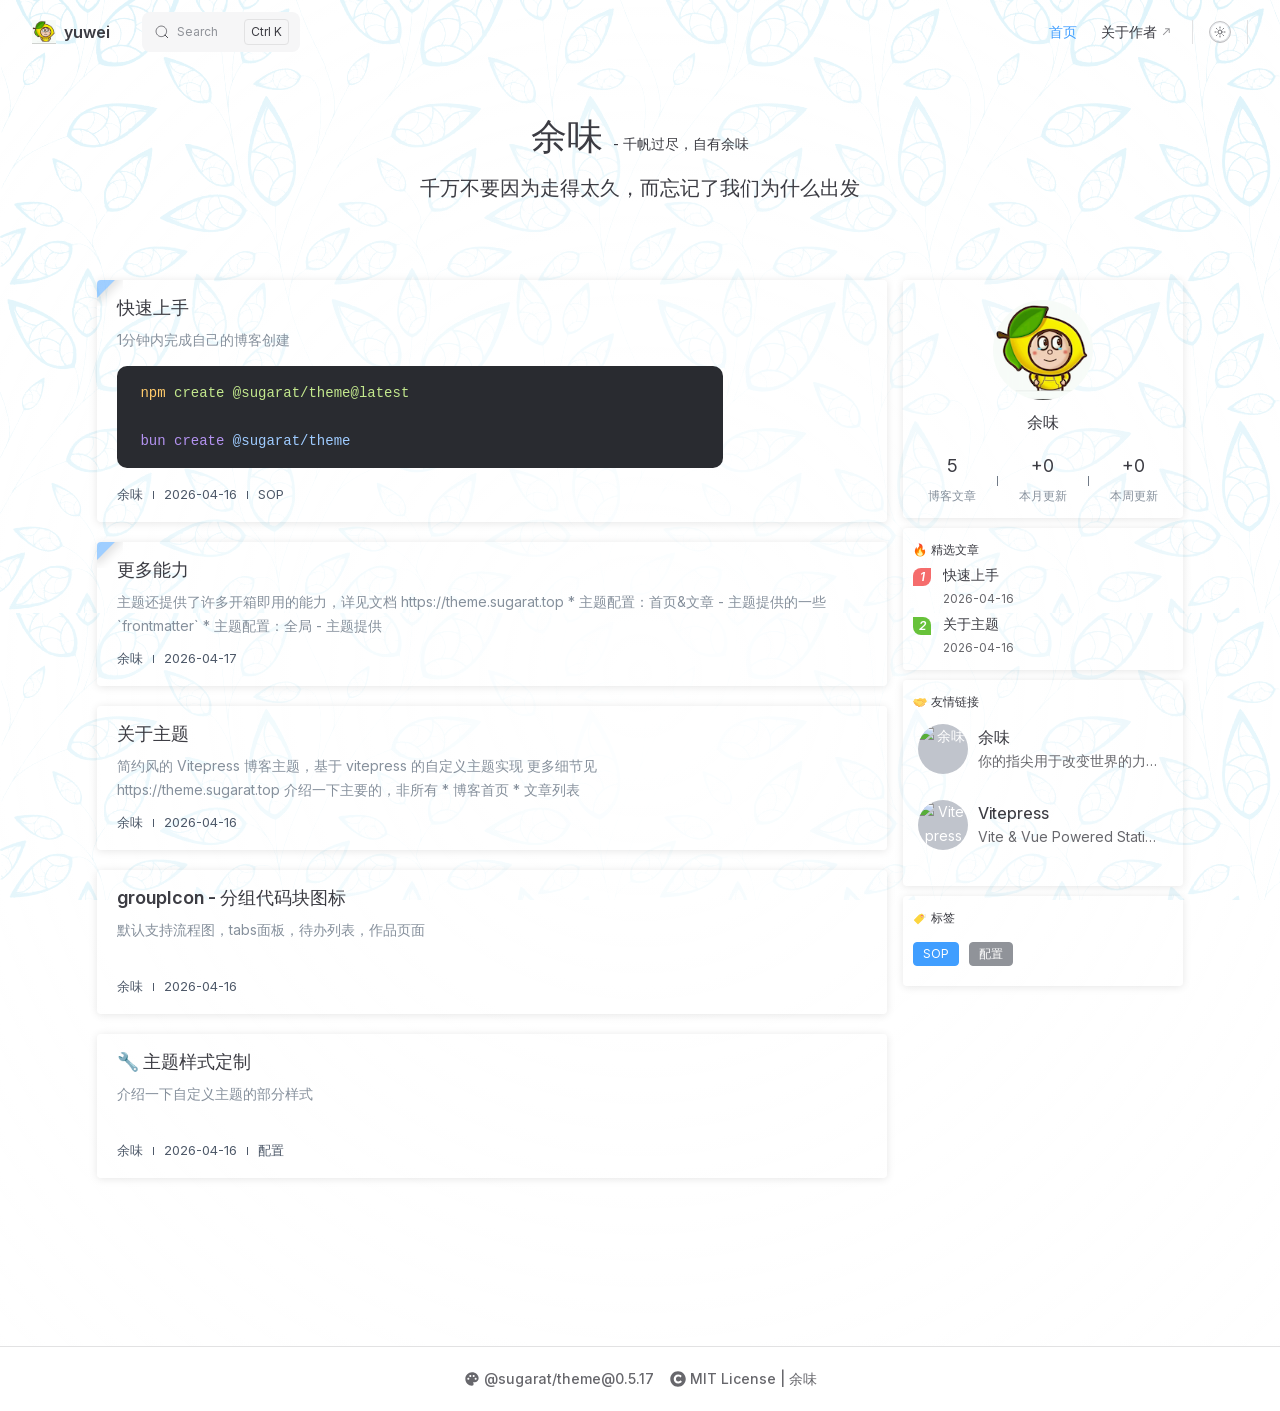
==== index.html @ b6c1db20 "first" ====
<!DOCTYPE html>
<html lang="zh-cn" dir="ltr">
  <head>
    <meta charset="utf-8">
    <meta name="viewport" content="width=device-width,initial-scale=1">
    <title>yuwei</title>
    <meta name="description" content="余味的博客主题，基于 vitepress 实现">
    <meta name="generator" content="VitePress v2.0.0-alpha.16">
    <link rel="preload stylesheet" href="/assets/style.SffLI8ky.css" as="style">
    <link rel="preload stylesheet" href="/vp-icons.css" as="style">
    
    <script type="module" src="/assets/app.C075hG2K.js"></script>
    <link rel="preload" href="/assets/inter-roman-latin.Di8DUHzh.woff2" as="font" type="font/woff2" crossorigin="">
    <link rel="modulepreload" href="/assets/chunks/theme.CSxFyHC6.js">
    <link rel="modulepreload" href="/assets/chunks/framework.Dw0bWGE5.js">
    <link rel="modulepreload" href="/assets/index.md.Bw5maayK.lean.js">
    <link rel="icon" href="/favicon.ico">
    <script id="check-dark-mode">(()=>{const e=localStorage.getItem("vitepress-theme-appearance")||"auto",a=window.matchMedia("(prefers-color-scheme: dark)").matches;(!e||e==="auto"?a:e==="dark")&&document.documentElement.classList.add("dark")})();</script>
    <script id="check-mac-os">document.documentElement.classList.toggle("mac",/Mac|iPhone|iPod|iPad/i.test(navigator.platform));</script>
    <script type="text/javascript">(function(){document.documentElement.setAttribute("theme","el-blue")})();</script>
    <script>const load=()=>{import("/pagefind/pagefind.js").then(e=>{window.__pagefind__=e,e.init()}).catch(()=>{})};window.requestIdleCallback?window.requestIdleCallback(load):setTimeout(load,0);</script>
  </head>
  <body>
    <div id="app"><div class="Layout blog-theme-layout" data-v-bc601c48 data-v-7a3acb4a><!--[--><!--[--><!--]--><!----><!--]--><!--[--><span tabindex="-1" data-v-331ec75c></span><a href="#VPContent" class="VPSkipLink visually-hidden" data-v-331ec75c>Skip to content</a><!--]--><!----><header class="VPNav" data-v-7a3acb4a data-v-9f75dce3><div class="VPNavBar home top" data-v-9f75dce3 data-v-9ca1369d><div class="wrapper" data-v-9ca1369d><div class="container" data-v-9ca1369d><div class="title" data-v-9ca1369d><div class="VPNavBarTitle" data-v-9ca1369d data-v-1e38c6bc><a class="title" href="/" data-v-1e38c6bc><!--[--><!--]--><!--[--><img class="VPImage logo" src="/logo.png" alt data-v-8426fc1a><!--]--><span data-v-1e38c6bc>yuwei</span><!--[--><!--]--></a></div></div><div class="content" data-v-9ca1369d><div class="content-body" data-v-9ca1369d><!--[--><!--]--><div class="blog-search search" data-pagefind-ignore="all" data-v-9ca1369d data-v-6b59925d><div class="nav-search-btn-wait" data-v-6b59925d><span data-v-6b59925d><svg width="14" height="14" viewBox="0 0 20 20" data-v-6b59925d><path d="M14.386 14.386l4.0877 4.0877-4.0877-4.0877c-2.9418 2.9419-7.7115 2.9419-10.6533 0-2.9419-2.9418-2.9419-7.7115 0-10.6533 2.9418-2.9419 7.7115-2.9419 10.6533 0 2.9419 2.9418 2.9419 7.7115 0 10.6533z" stroke="currentColor" fill="none" fill-rule="evenodd" stroke-linecap="round" stroke-linejoin="round" data-v-6b59925d></path></svg></span><span class="search-tip" data-v-6b59925d>Search</span><span class="metaKey" data-v-6b59925d> K </span></div><!----></div><nav aria-labelledby="main-nav-aria-label" class="VPNavBarMenu menu" data-v-9ca1369d data-v-39714824><span id="main-nav-aria-label" class="visually-hidden" data-v-39714824> Main Navigation </span><!--[--><!--[--><a class="VPLink link VPNavBarMenuLink active" href="/" tabindex="0" data-v-39714824 data-v-52a1d768><!--[--><span data-v-52a1d768>首页</span><!--]--></a><!--]--><!--[--><a class="VPLink link vp-external-link-icon VPNavBarMenuLink" href="https://sugarat.top/aboutme.html" target="_blank" rel="noreferrer" tabindex="0" data-v-39714824 data-v-52a1d768><!--[--><span data-v-52a1d768>关于作者</span><!--]--></a><!--]--><!--]--></nav><!----><div class="VPNavBarAppearance appearance" data-v-9ca1369d data-v-6c893767><button class="VPSwitch VPSwitchAppearance" type="button" role="switch" title aria-checked="false" data-v-6c893767 data-v-5337faa4 data-v-1d5665e3><span class="check" data-v-1d5665e3><span class="icon" data-v-1d5665e3><!--[--><span class="vpi-sun sun" data-v-5337faa4></span><span class="vpi-moon moon" data-v-5337faa4></span><!--]--></span></span></button></div><div class="VPSocialLinks VPNavBarSocialLinks social-links" data-v-9ca1369d data-v-0394ad82 data-v-d07f11e6><!--[--><!--]--></div><div class="VPFlyout VPNavBarExtra extra" data-v-9ca1369d data-v-bf2fac68 data-v-42cb505d><button type="button" class="button" aria-haspopup="true" aria-expanded="false" aria-label="extra navigation" data-v-42cb505d><span class="vpi-more-horizontal icon" data-v-42cb505d></span></button><div class="menu" data-v-42cb505d><div class="VPMenu" data-v-42cb505d data-v-25a6cce8><!----><!--[--><!--[--><!----><div class="group" data-v-bf2fac68><div class="item appearance" data-v-bf2fac68><p class="label" data-v-bf2fac68>Appearance</p><div class="appearance-action" data-v-bf2fac68><button class="VPSwitch VPSwitchAppearance" type="button" role="switch" title aria-checked="false" data-v-bf2fac68 data-v-5337faa4 data-v-1d5665e3><span class="check" data-v-1d5665e3><span class="icon" data-v-1d5665e3><!--[--><span class="vpi-sun sun" data-v-5337faa4></span><span class="vpi-moon moon" data-v-5337faa4></span><!--]--></span></span></button></div></div></div><div class="group" data-v-bf2fac68><div class="item social-links" data-v-bf2fac68><div class="VPSocialLinks social-links-list" data-v-bf2fac68 data-v-d07f11e6><!--[--><!--]--></div></div></div><!--]--><!--]--></div></div></div><!--[--><!--]--><button type="button" class="VPNavBarHamburger hamburger" aria-label="mobile navigation" aria-expanded="false" aria-controls="VPNavScreen" data-v-9ca1369d data-v-e5dd9c1c><span class="container" data-v-e5dd9c1c><span class="top" data-v-e5dd9c1c></span><span class="middle" data-v-e5dd9c1c></span><span class="bottom" data-v-e5dd9c1c></span></span></button></div></div></div></div><div class="divider" data-v-9ca1369d><div class="divider-line" data-v-9ca1369d></div></div></div><!----></header><!----><!----><div class="VPContent is-home" id="VPContent" data-v-7a3acb4a data-v-c87f25bf><div class="VPHome" data-v-c87f25bf data-v-8b561e3d><!--[--><!--[--><!--[--><!--[--><!--]--><div class="home" data-v-bc601c48><div class="blog-home-header-avatar" data-v-bc601c48 style="" data-v-b60f5bb3><img src="/logo.png" alt="avatar" data-v-b60f5bb3></div><div class="header-banner" data-v-bc601c48><div data-v-bc601c48 data-v-d88e6976><h1 data-v-d88e6976><span class="name" data-v-d88e6976>余味</span><span class="motto" style="" data-v-d88e6976>千帆过尽，自有余味</span></h1><div class="inspiring-wrapper" data-v-d88e6976><h2 style="display:none;" data-v-d88e6976></h2></div></div></div><div class="content-wrapper" data-v-bc601c48><div class="blog-list-wrapper" data-v-bc601c48><!--[--><ul data-pagefind-ignore="all" data-v-cf443f07><!--[--><li data-v-cf443f07><a class="blog-item" href="/sop/quickStart.html" data-v-cf443f07 data-v-8978648c><i class="pin" style="" data-v-8978648c></i><p class="title mobile-visible" data-v-8978648c>快速上手</p><div class="info-container" data-v-8978648c><div class="info-part" data-v-8978648c><p class="title pc-visible" data-v-8978648c><span data-v-8978648c>快速上手</span></p><p class="description" style="display:none;" data-v-8978648c>1分钟内完成自己的博客创建</p><div class="description-html" data-v-8978648c> <span style="color:var(--description-font-color);">1分钟内完成自己的博客创建</span> <pre style="background-color: #292b30; padding: 15px; border-radius: 10px;" class="shiki material-theme-palenight"><code> <span class="line"><span style="color:#FFCB6B;">npm</span><span style="color:#A6ACCD;"> </span><span style="color:#C3E88D;">create</span><span style="color:#A6ACCD;"> </span><span style="color:#C3E88D;">@sugarat/theme@latest</span></span> <br/> <br/> <span class="line"><span style="color:#B392F0;">bun create</span><span style="color:#E1E4E8;"> </span><span style="color:#9ECBFF;">@sugarat/theme</span><span style="color:#E1E4E8;"> </span></span> </code> </pre></div><div class="badge-list pc-visible" data-v-8978648c><span class="split" style="" data-v-8978648c>余味</span><span class="split" data-v-8978648c>23小时前</span><span class="split" data-v-8978648c>SOP</span></div></div><div class="cover-img" style="background-image:url(https://img.cdn.sugarat.top/mdImg/MTY4OTQyMDE1NTcxMA==689420155710~fmt.webp);" data-v-8978648c></div></div><div class="badge-list mobile-visible" data-v-8978648c><span class="split" style="" data-v-8978648c>余味</span><span class="split" data-v-8978648c>23小时前</span><span class="split" data-v-8978648c>SOP</span></div></a></li><li data-v-cf443f07><a class="blog-item" href="/sop/more.html" data-v-cf443f07 data-v-8978648c><i class="pin" style="" data-v-8978648c></i><p class="title mobile-visible" data-v-8978648c>更多能力</p><div class="info-container" data-v-8978648c><div class="info-part" data-v-8978648c><p class="title pc-visible" data-v-8978648c><span data-v-8978648c>更多能力</span></p><p class="description" style="" data-v-8978648c>主题还提供了许多开箱即用的能力，详见文档 https://theme.sugarat.top
* 主题配置：首页&amp;文章 - 主题提供的一些 `frontmatter`
* 主题配置：全局 - 主题提供</p><!----><div class="badge-list pc-visible" data-v-8978648c><span class="split" style="" data-v-8978648c>余味</span><span class="split" data-v-8978648c>42分钟前</span><!----></div></div><div class="cover-img" style="background-image:url();display:none;" data-v-8978648c></div></div><div class="badge-list mobile-visible" data-v-8978648c><span class="split" style="" data-v-8978648c>余味</span><span class="split" data-v-8978648c>42分钟前</span><!----></div></a></li><li data-v-cf443f07><a class="blog-item" href="/about.html" data-v-cf443f07 data-v-8978648c><i class="pin" style="display:none;" data-v-8978648c></i><p class="title mobile-visible" data-v-8978648c>关于主题</p><div class="info-container" data-v-8978648c><div class="info-part" data-v-8978648c><p class="title pc-visible" data-v-8978648c><span data-v-8978648c>关于主题</span></p><p class="description" style="" data-v-8978648c>简约风的 Vitepress 博客主题，基于 vitepress 的自定义主题实现
更多细节见 https://theme.sugarat.top
介绍一下主要的，非所有
* 博客首页
* 文章列表
</p><!----><div class="badge-list pc-visible" data-v-8978648c><span class="split" style="" data-v-8978648c>余味</span><span class="split" data-v-8978648c>23小时前</span><!----></div></div><div class="cover-img" style="background-image:url(https://img.cdn.sugarat.top/mdImg/MTY3MzE3MDUxOTMwMw==673170519303~fmt.webp);" data-v-8978648c></div></div><div class="badge-list mobile-visible" data-v-8978648c><span class="split" style="" data-v-8978648c>余味</span><span class="split" data-v-8978648c>23小时前</span><!----></div></a></li><li data-v-cf443f07><a class="blog-item" href="/sop/component.html" data-v-cf443f07 data-v-8978648c><i class="pin" style="display:none;" data-v-8978648c></i><p class="title mobile-visible" data-v-8978648c>groupIcon - 分组代码块图标</p><div class="info-container" data-v-8978648c><div class="info-part" data-v-8978648c><p class="title pc-visible" data-v-8978648c><span data-v-8978648c>groupIcon - 分组代码块图标</span></p><p class="description" style="" data-v-8978648c>默认支持流程图，tabs面板，待办列表，作品页面</p><!----><div class="badge-list pc-visible" data-v-8978648c><span class="split" style="" data-v-8978648c>余味</span><span class="split" data-v-8978648c>23小时前</span><!----></div></div><div class="cover-img" style="background-image:url(https://cdn.upyun.sugarat.top/mdImg/sugar/d1ece3bc3ff5ee15bb5401b0d20da266);" data-v-8978648c></div></div><div class="badge-list mobile-visible" data-v-8978648c><span class="split" style="" data-v-8978648c>余味</span><span class="split" data-v-8978648c>23小时前</span><!----></div></a></li><li data-v-cf443f07><a class="blog-item" href="/sop/style.html" data-v-cf443f07 data-v-8978648c><i class="pin" style="display:none;" data-v-8978648c></i><p class="title mobile-visible" data-v-8978648c>🔧 主题样式定制</p><div class="info-container" data-v-8978648c><div class="info-part" data-v-8978648c><p class="title pc-visible" data-v-8978648c><span data-v-8978648c>🔧 主题样式定制</span></p><p class="description" style="" data-v-8978648c>介绍一下自定义主题的部分样式</p><!----><div class="badge-list pc-visible" data-v-8978648c><span class="split" style="" data-v-8978648c>余味</span><span class="split" data-v-8978648c>23小时前</span><span class="split" data-v-8978648c>配置</span></div></div><div class="cover-img" style="background-image:url(https://img.cdn.sugarat.top/mdImg/MTY3Njk5MTAzODkzOQ==676991038939~fmt.webp);" data-v-8978648c></div></div><div class="badge-list mobile-visible" data-v-8978648c><span class="split" style="" data-v-8978648c>余味</span><span class="split" data-v-8978648c>23小时前</span><span class="split" data-v-8978648c>配置</span></div></a></li><!--]--></ul><!----><!--]--></div><div class="blog-info-wrapper" data-v-bc601c48><div class="blog-info" data-pagefind-ignore="all" data-v-bc601c48 data-v-12cb3dbb><!--[--><!----><div class="card" data-v-debbf684><div class="blog-author" data-v-debbf684 data-v-998bd0bc><img src="/logo.png" alt="avatar" data-v-998bd0bc><p data-v-998bd0bc>余味</p></div><div class="overview-data" data-v-debbf684><div class="overview-item" data-v-debbf684><span class="count" data-v-debbf684>5</span><span class="label" data-v-debbf684>博客文章</span></div><div class="split" data-v-debbf684></div><div class="overview-item" data-v-debbf684><span class="count" data-v-debbf684>+5</span><span class="label" data-v-debbf684>本月更新</span></div><div class="split" data-v-debbf684></div><div class="overview-item" data-v-debbf684><span class="count" data-v-debbf684>+5</span><span class="label" data-v-debbf684>本周更新</span></div></div></div><!--]--><div class="card recommend" data-pagefind-ignore="all" data-v-12cb3dbb data-v-bfdf8269><div class="card-header" data-v-bfdf8269><span class="title svg-icon" data-v-bfdf8269><svg viewBox="0 0 128 128" xmlns="http://www.w3.org/2000/svg">
<radialGradient id="notoFire0" cx="68.884" cy="124.296" r="70.587" gradientTransform="matrix(-1 -.00434 -.00713 1.6408 131.986 -79.345)" gradientUnits="userSpaceOnUse">
    <stop offset=".314" stop-color="#FF9800"/>
    <stop offset=".662" stop-color="#FF6D00"/>
    <stop offset=".972" stop-color="#F44336"/>
</radialGradient>
<path fill="url(#notoFire0)" d="M35.56 40.73c-.57 6.08-.97 16.84 2.62 21.42c0 0-1.69-11.82 13.46-26.65c6.1-5.97 7.51-14.09 5.38-20.18c-1.21-3.45-3.42-6.3-5.34-8.29c-1.12-1.17-.26-3.1 1.37-3.03c9.86.44 25.84 3.18 32.63 20.22c2.98 7.48 3.2 15.21 1.78 23.07c-.9 5.02-4.1 16.18 3.2 17.55c5.21.98 7.73-3.16 8.86-6.14c.47-1.24 2.1-1.55 2.98-.56c8.8 10.01 9.55 21.8 7.73 31.95c-3.52 19.62-23.39 33.9-43.13 33.9c-24.66 0-44.29-14.11-49.38-39.65c-2.05-10.31-1.01-30.71 14.89-45.11c1.18-1.08 3.11-.12 2.95 1.5z"/>
<radialGradient id="notoFire1" cx="64.921" cy="54.062" r="73.86" gradientTransform="matrix(-.0101 .9999 .7525 .0076 26.154 -11.267)" gradientUnits="userSpaceOnUse">
    <stop offset=".214" stop-color="#FFF176"/>
    <stop offset=".328" stop-color="#FFF27D"/>
    <stop offset=".487" stop-color="#FFF48F"/>
    <stop offset=".672" stop-color="#FFF7AD"/>
    <stop offset=".793" stop-color="#FFF9C4"/>
    <stop offset=".822" stop-color="#FFF8BD" stop-opacity=".804"/>
    <stop offset=".863" stop-color="#FFF6AB" stop-opacity=".529"/>
    <stop offset=".91" stop-color="#FFF38D" stop-opacity=".209"/>
    <stop offset=".941" stop-color="#FFF176" stop-opacity="0"/>
</radialGradient>
<path fill="url(#notoFire1)" d="M76.11 77.42c-9.09-11.7-5.02-25.05-2.79-30.37c.3-.7-.5-1.36-1.13-.93c-3.91 2.66-11.92 8.92-15.65 17.73c-5.05 11.91-4.69 17.74-1.7 24.86c1.8 4.29-.29 5.2-1.34 5.36c-1.02.16-1.96-.52-2.71-1.23a16.09 16.09 0 0 1-4.44-7.6c-.16-.62-.97-.79-1.34-.28c-2.8 3.87-4.25 10.08-4.32 14.47C40.47 113 51.68 124 65.24 124c17.09 0 29.54-18.9 19.72-34.7c-2.85-4.6-5.53-7.61-8.85-11.88z"/>
</svg>精选文章</span><!----></div><ol class="recommend-container" data-v-bfdf8269><!--[--><li data-v-bfdf8269><i class="num" data-v-bfdf8269>1</i><div class="des" data-v-bfdf8269><a href="/sop/quickStart.html" class="title" data-v-bfdf8269><span data-v-bfdf8269>快速上手</span></a><div class="suffix" data-v-bfdf8269><span class="tag" data-v-bfdf8269>23小时前</span></div></div></li><li data-v-bfdf8269><i class="num" data-v-bfdf8269>2</i><div class="des" data-v-bfdf8269><a href="/about.html" class="title" data-v-bfdf8269><span data-v-bfdf8269>关于主题</span></a><div class="suffix" data-v-bfdf8269><span class="tag" data-v-bfdf8269>23小时前</span></div></div></li><!--]--></ol></div><div class="card friend-wrapper" data-v-12cb3dbb data-v-5d0459db><div class="card-header" data-v-5d0459db><span class="title svg-icon" data-v-5d0459db><svg width="512" height="512" viewBox="0 0 36 36" xmlns="http://www.w3.org/2000/svg">
<path
  fill="#EF9645"
  d="M16.428 30.331a2.31 2.31 0 0 0 3.217-.568a.798.798 0 0 0-.197-1.114l-1.85-1.949l4.222 2.955a1.497 1.497 0 0 0 2.089-.369a1.5 1.5 0 0 0-.369-2.089l-3.596-3.305l5.375 3.763a1.497 1.497 0 0 0 2.089-.369a1.5 1.5 0 0 0-.369-2.089l-4.766-4.073l5.864 4.105a1.497 1.497 0 0 0 2.089-.369a1.5 1.5 0 0 0-.369-2.089L4.733 11.194l-3.467 5.521c-.389.6-.283 1.413.276 1.891l7.786 6.671c.355.304.724.591 1.107.859l5.993 4.195z"
/>
<path
  fill="#FFDC5D"
  d="M29.802 21.752L18.5 13.601l-.059-.08l.053-.08l.053-.053l.854.469c.958.62 3.147 1.536 4.806 1.536c1.135 0 1.815-.425 2.018-1.257a1.409 1.409 0 0 0-1.152-1.622a6.788 6.788 0 0 1-2.801-1.091l-.555-.373c-.624-.421-1.331-.898-1.853-1.206c-.65-.394-1.357-.585-2.163-.585c-1.196 0-2.411.422-3.585.83l-1.266.436a5.18 5.18 0 0 1-1.696.271c-1.544 0-3.055-.586-4.516-1.152l-.147-.058a1.389 1.389 0 0 0-1.674.56L1.35 15.669a1.357 1.357 0 0 0 .257 1.761l7.785 6.672c.352.301.722.588 1.1.852l6.165 4.316a2 2 0 0 0 2.786-.491a.803.803 0 0 0-.196-1.115l-1.833-1.283a.424.424 0 0 1-.082-.618a.422.422 0 0 1 .567-.075l3.979 2.785a1.4 1.4 0 0 0 1.606-2.294l-3.724-2.606a.424.424 0 0 1-.082-.618a.423.423 0 0 1 .567-.075l5.132 3.593a1.4 1.4 0 0 0 1.606-2.294l-4.868-3.407a.42.42 0 0 1-.081-.618a.377.377 0 0 1 .506-.066l5.656 3.959a1.4 1.4 0 0 0 1.606-2.295z"
/>
<path
  fill="#EF9645"
  d="M16.536 27.929c-.07.267-.207.498-.389.681l-1.004.996a1.494 1.494 0 0 1-1.437.396a1.5 1.5 0 0 1-.683-2.512l1.004-.996a1.494 1.494 0 0 1 1.437-.396a1.502 1.502 0 0 1 1.072 1.831zM5.992 23.008l1.503-1.497a1.5 1.5 0 0 0-.444-2.429a1.495 1.495 0 0 0-1.674.31l-1.503 1.497a1.5 1.5 0 0 0 .445 2.429a1.496 1.496 0 0 0 1.673-.31zm5.204.052a1.5 1.5 0 1 0-2.122-2.118L6.072 23.94a1.5 1.5 0 1 0 2.122 2.118l3.002-2.998zm2.25 3a1.5 1.5 0 0 0-.945-2.555a1.489 1.489 0 0 0-1.173.44L9.323 25.94a1.5 1.5 0 0 0 .945 2.556c.455.036.874-.141 1.173-.44l2.005-1.996zm16.555-4.137l.627-.542l-6.913-10.85l-12.27 1.985a1.507 1.507 0 0 0-1.235 1.737c.658 2.695 6.003.693 8.355-.601l11.436 8.271z"
/>
<path
  fill="#FFCC4D"
  d="M16.536 26.929c-.07.267-.207.498-.389.681l-1.004.996a1.494 1.494 0 0 1-1.437.396a1.5 1.5 0 0 1-.683-2.512l1.004-.996a1.494 1.494 0 0 1 1.437-.396a1.502 1.502 0 0 1 1.072 1.831zM5.992 22.008l1.503-1.497a1.5 1.5 0 0 0-.444-2.429a1.497 1.497 0 0 0-1.674.31l-1.503 1.497a1.5 1.5 0 0 0 .445 2.429a1.496 1.496 0 0 0 1.673-.31zm5.204.052a1.5 1.5 0 1 0-2.122-2.118L6.072 22.94a1.5 1.5 0 1 0 2.122 2.118l3.002-2.998zm2.25 3a1.5 1.5 0 0 0-.945-2.555a1.489 1.489 0 0 0-1.173.44L9.323 24.94a1.5 1.5 0 0 0 .945 2.556c.455.036.874-.141 1.173-.44l2.005-1.996zm21.557-7.456a1.45 1.45 0 0 0 .269-1.885l-.003-.005l-3.467-6.521a1.488 1.488 0 0 0-1.794-.6c-1.992.771-4.174 1.657-6.292.937l-1.098-.377c-1.948-.675-4.066-1.466-6-.294c-.695.409-1.738 1.133-2.411 1.58a6.873 6.873 0 0 1-2.762 1.076a1.502 1.502 0 0 0-1.235 1.737c.613 2.512 5.3.908 7.838-.369a.968.968 0 0 1 1.002.081l11.584 8.416l4.369-3.776z"
/>
</svg>友情链接</span></div><div class="scroll-wrapper" style="height:auto;" data-v-5d0459db><ol class="friend-list" style="transform:translateY(0px);transition:none;" data-v-5d0459db><!--[--><li class="scroll-item" data-v-5d0459db><a href="https://sugarat.top" target="_blank" data-v-5d0459db><span class="blog-avatar blog-avatar--circle" style="width:50px;height:50px;" data-v-5d0459db data-v-be569fd8><img src="https://img.cdn.sugarat.top/mdImg/MTY3NDk5NTE2NzAzMA==674995167030~fmt.webp" alt="余味" data-v-be569fd8></span><div class="info-wrapper" data-v-5d0459db><span class="nickname" data-v-5d0459db>余味</span><p class="des" data-v-5d0459db>你的指尖用于改变世界的力量</p></div></a></li><li class="scroll-item" data-v-5d0459db><a href="https://vitepress.dev/" target="_blank" data-v-5d0459db><span class="blog-avatar blog-avatar--circle" style="width:50px;height:50px;" data-v-5d0459db data-v-be569fd8><img src="https://vitepress.dev/vitepress-logo-large.webp" alt="Vitepress" data-v-be569fd8></span><div class="info-wrapper" data-v-5d0459db><span class="nickname" data-v-5d0459db>Vitepress</span><p class="des" data-v-5d0459db>Vite &amp; Vue Powered Static Site Generator</p></div></a></li><!--]--></ol></div></div><div class="card tags" data-pagefind-ignore="all" data-v-12cb3dbb data-v-a91bb2ef><div class="card-header" data-v-a91bb2ef><span class="title svg-icon" data-v-a91bb2ef><svg
t="1695048840129" class="icon" viewBox="0 0 1024 1024" version="1.1"
xmlns="http://www.w3.org/2000/svg" p-id="4290" width="200" height="200"
>
<path
  d="M810.88 245.888a118.432 118.432 0 1 0 0 236.864 118.432 118.432 0 0 0 0-236.864z m-151.008 118.432a151.008 151.008 0 1 1 302.016 0 151.008 151.008 0 0 1-302.016 0z"
  fill="#D3D3D3" p-id="4291"
/>
<path
  d="M774.08 565.6l61.76-160.64c6.4-16.64 2.56-35.84-10.24-48.64l-151.04-151.04c-12.8-12.8-31.68-16.64-48.64-10.24l-160.64 61.76c-12.16 4.8-23.36 11.84-32.64 21.12l-355.2 355.2c-17.92 17.92-17.92 46.72 0 64.32l256 256c17.92 17.92 46.72 17.92 64.32 0l355.2-355.2c9.28-9.28 16.32-20.16 21.12-32.64z m-159.36-149.12c-22.08-22.08-22.08-57.6 0-79.68 22.08-22.08 57.6-22.08 79.68 0 22.08 22.08 22.08 57.6 0 79.68-22.08 21.76-57.92 21.76-79.68 0z"
  fill="#FCD53F" p-id="4292"
/>
<path
  d="M654.4 320.48c14.4 0 28.8 5.44 39.68 16.64 22.08 22.08 22.08 57.6 0 79.68-10.88 10.88-25.28 16.64-39.68 16.64-14.4 0-28.8-5.44-39.68-16.64-22.08-22.08-22.08-57.6 0-79.68 10.88-11.2 25.28-16.64 39.68-16.64z m0-30.08c-23.04 0-44.8 8.96-61.12 25.28a86.72 86.72 0 0 0 0 122.24c16.32 16.32 38.08 25.28 61.12 25.28s44.8-8.96 61.12-25.28a86.72 86.72 0 0 0 0-122.24c-16.32-16.32-38.08-25.28-61.12-25.28z"
  fill="#F8312F" p-id="4293"
/>
<path
  d="M676.16 348.032c8.992 0 16.288 7.296 16.288 16.288a118.144 118.144 0 0 0 64.288 105.44h0.064c22.24 11.296 47.36 15.264 71.68 11.84a16.288 16.288 0 0 1 4.48 32.32 154.24 154.24 0 0 1-90.848-15.04 150.72 150.72 0 0 1-82.24-134.56c0-8.992 7.296-16.288 16.288-16.288z"
  fill="#D3D3D3" p-id="4294"
/>
</svg>标签</span><!----></div><ul class="tag-list" data-v-a91bb2ef><!--[--><li data-v-a91bb2ef><span class="blog-tag blog-tag--primary" data-v-a91bb2ef><!--[-->SOP <!----><!--]--><!----></span></li><li data-v-a91bb2ef><span class="blog-tag blog-tag--info" data-v-a91bb2ef><!--[-->配置 <!----><!--]--><!----></span></li><!--]--></ul><!----></div></div></div></div></div><!--]--><!--]--><!--]--><!----><!--[--><!--]--><!--[--><!--]--><!----><!--[--><!--]--><div class="vp-doc container" style="" data-v-8b561e3d data-v-8e2d4988><!--[--><div style="position:relative;" data-v-8b561e3d><div></div></div><!--]--></div></div></div><!----><!--[--><footer class="blog-footer" data-v-bc601c48 data-v-ec98dacf><!--[--><!--[--><!--[--><!--]--><p class="footer-item-list" data-v-ec98dacf><!--[--><!--[--><span class="footer-item" data-v-ec98dacf><i data-v-ec98dacf><svg width="128" height="128" viewBox="0 0 24 24" xmlns="http://www.w3.org/2000/svg">
<title>主题</title>
<path d="M12 2C6.49 2 2 6.49 2 12s4.49 10 10 10a2.5 2.5 0 0 0 2.5-2.5c0-.61-.23-1.2-.64-1.67a.528.528 0 0 1-.13-.33c0-.28.22-.5.5-.5H16c3.31 0 6-2.69 6-6c0-4.96-4.49-9-10-9zm5.5 11c-.83 0-1.5-.67-1.5-1.5s.67-1.5 1.5-1.5s1.5.67 1.5 1.5s-.67 1.5-1.5 1.5zm-3-4c-.83 0-1.5-.67-1.5-1.5S13.67 6 14.5 6s1.5.67 1.5 1.5S15.33 9 14.5 9zM5 11.5c0-.83.67-1.5 1.5-1.5s1.5.67 1.5 1.5S7.33 13 6.5 13S5 12.33 5 11.5zm6-4c0 .83-.67 1.5-1.5 1.5S8 8.33 8 7.5S8.67 6 9.5 6s1.5.67 1.5 1.5z"/>
</svg></i><a href="https://theme.sugarat.top/" target="_blank" rel="noopener noreferrer" data-v-ec98dacf>@sugarat/theme@0.5.17</a></span><!--]--><!--[--><span class="footer-item" data-v-ec98dacf><i data-v-ec98dacf><svg t="1695543755857" class="icon" viewBox="0 0 1024 1024" version="1.1" xmlns="http://www.w3.org/2000/svg" p-id="89399" width="200" height="200"><path d="M512 16C238.066 16 16 238.066 16 512s222.066 496 496 496 496-222.066 496-496S785.934 16 512 16z m234.268 693.506c-3.184 3.734-79.552 91.462-219.702 91.462-169.384 0-288.968-126.52-288.968-291.134 0-162.606 124.008-286.802 287.524-286.802 133.914 0 203.93 74.63 206.844 77.808a24 24 0 0 1 2.476 29.246l-44.76 69.31c-8.098 12.534-25.548 14.702-36.468 4.59-0.466-0.428-53.058-47.76-123.76-47.76-92.232 0-147.832 67.15-147.832 152.164 0 79.204 51.028 159.384 148.554 159.384 77.394 0 130.56-56.676 131.088-57.25 10.264-11.13 28.118-10.066 37.016 2.106l49.094 67.144a24.002 24.002 0 0 1-1.106 29.732z" p-id="89400"></path></svg></i><span data-v-ec98dacf>MIT License | 余味</span></span><!--]--><!--]--></p><!--[--><!--]--><!--]--><!--]--></footer><!--[--><!--]--><!--]--></div></div>
    <script>window.__VP_HASH_MAP__=JSON.parse("{\"about.md\":\"Dk0Nfu_M\",\"index.md\":\"Bw5maayK\",\"sop_component.md\":\"BEwPYitr\",\"sop_more.md\":\"vr7IcR_T\",\"sop_quickstart.md\":\"B_9JAe5t\",\"sop_style.md\":\"BA9-mG10\"}");window.__VP_SITE_DATA__=JSON.parse("{\"lang\":\"zh-cn\",\"dir\":\"ltr\",\"title\":\"yuwei\",\"description\":\"余味的博客主题，基于 vitepress 实现\",\"base\":\"/\",\"head\":[],\"router\":{\"prefetchLinks\":true},\"appearance\":true,\"themeConfig\":{\"blog\":{\"pagesData\":[{\"route\":\"/about\",\"meta\":{\"sticky\":1,\"title\":\"关于主题\",\"date\":\"2026/04/16 06:13:35\",\"tag\":[],\"description\":\"简约风的 Vitepress 博客主题，基于 vitepress 的自定义主题实现\\n更多细节见 https://theme.sugarat.top\\n介绍一下主要的，非所有\\n* 博客首页\\n* 文章列表\\n\",\"cover\":\"https://img.cdn.sugarat.top/mdImg/MTY3MzE3MDUxOTMwMw==673170519303~fmt.webp\"}},{\"route\":\"/sop/component\",\"meta\":{\"description\":\"默认支持流程图，tabs面板，待办列表，作品页面\",\"title\":\"groupIcon - 分组代码块图标\",\"date\":\"2026/04/16 06:13:35\",\"tag\":[],\"cover\":\"https://cdn.upyun.sugarat.top/mdImg/sugar/d1ece3bc3ff5ee15bb5401b0d20da266\"}},{\"route\":\"/sop/more\",\"meta\":{\"top\":3,\"title\":\"更多能力\",\"date\":\"2026/04/17 05:16:44\",\"tag\":[],\"description\":\"主题还提供了许多开箱即用的能力，详见文档 https://theme.sugarat.top\\n* 主题配置：首页&文章 - 主题提供的一些 `frontmatter`\\n* 主题配置：全局 - 主题提供\",\"cover\":\"\"}},{\"route\":\"/sop/quickStart\",\"meta\":{\"sticky\":999,\"description\":\"1分钟内完成自己的博客创建\",\"descriptionHTML\":\" <span style=\\\"color:var(--description-font-color);\\\">1分钟内完成自己的博客创建</span> <pre style=\\\"background-color: #292b30; padding: 15px; border-radius: 10px;\\\" class=\\\"shiki material-theme-palenight\\\"><code> <span class=\\\"line\\\"><span style=\\\"color:#FFCB6B;\\\">npm</span><span style=\\\"color:#A6ACCD;\\\"> </span><span style=\\\"color:#C3E88D;\\\">create</span><span style=\\\"color:#A6ACCD;\\\"> </span><span style=\\\"color:#C3E88D;\\\">@sugarat/theme@latest</span></span> <br/> <br/> <span class=\\\"line\\\"><span style=\\\"color:#B392F0;\\\">bun create</span><span style=\\\"color:#E1E4E8;\\\"> </span><span style=\\\"color:#9ECBFF;\\\">@sugarat/theme</span><span style=\\\"color:#E1E4E8;\\\"> </span></span> </code> </pre>\",\"tag\":[\"SOP\"],\"top\":1,\"sidebar\":false,\"title\":\"快速上手\",\"date\":\"2026/04/16 06:13:35\",\"cover\":\"https://img.cdn.sugarat.top/mdImg/MTY4OTQyMDE1NTcxMA==689420155710~fmt.webp\"}},{\"route\":\"/sop/style\",\"meta\":{\"description\":\"介绍一下自定义主题的部分样式\",\"title\":\"🔧 主题样式定制\",\"readingTime\":false,\"tag\":[\"配置\"],\"recommend\":3,\"date\":\"2026/04/16 06:13:35\",\"cover\":\"https://img.cdn.sugarat.top/mdImg/MTY3Njk5MTAzODkzOQ==676991038939~fmt.webp\"}}],\"footer\":{\"copyright\":\"MIT License | 余味\"},\"themeColor\":\"el-blue\",\"author\":\"余味\",\"friend\":[{\"nickname\":\"余味\",\"des\":\"你的指尖用于改变世界的力量\",\"avatar\":\"https://img.cdn.sugarat.top/mdImg/MTY3NDk5NTE2NzAzMA==674995167030~fmt.webp\",\"url\":\"https://sugarat.top\"},{\"nickname\":\"Vitepress\",\"des\":\"Vite & Vue Powered Static Site Generator\",\"avatar\":\"https://vitepress.dev/vitepress-logo-large.webp\",\"url\":\"https://vitepress.dev/\"}],\"mermaid\":false},\"sidebar\":[{\"text\":\"\",\"items\":[]}],\"outline\":{\"level\":[2,3],\"label\":\"目录\"},\"returnToTopLabel\":\"回到顶部\",\"sidebarMenuLabel\":\"相关文章\",\"lastUpdatedText\":\"上次更新于\",\"logo\":\"/logo.png\",\"nav\":[{\"text\":\"首页\",\"link\":\"/\"},{\"text\":\"关于作者\",\"link\":\"https://sugarat.top/aboutme.html\"}],\"socialLinks\":[]},\"locales\":{},\"scrollOffset\":134,\"cleanUrls\":false,\"additionalConfig\":{}}");</script>
    
  </body>
</html>
---- assets/style.SffLI8ky.css ----
@charset "UTF-8";html{--bg-gradient: 255, 255, 255, .1;--bg-gradient-home: 255, 255, 255;--box-shadow: 0 1px 8px 0 rgba(0, 0, 0, .1);--box-shadow-hover: 0 2px 16px 0 rgba(0, 0, 0, .2);--nav-bgc: rgba(255, 255, 255, .9);--badge-font-color: #4e5969;--description-font-color: #86909c;--blog-theme-color: var(--vp-c-brand-1)}html.dark{--bg-gradient: 20, 20, 20, .7;--bg-gradient-home: 20, 20, 20;--box-shadow: 0 1px 8px 0 rgba(0, 0, 0, .6);--nav-bgc: rgba(0, 0, 0, .8);--box-shadow-hover: 0 2px 16px 0 rgba(0, 0, 0, .7);--badge-font-color: #bdc3cc;--description-font-color: #9facba}.VPHome{min-height:100vh;background:radial-gradient(ellipse,rgba(var(--bg-gradient-home),1),rgba(var(--bg-gradient-home),0) 700%)}.VPHome:before{content:"";inset:0;position:fixed;z-index:-1;background-image:url(/assets/bg.DxCLYBau.webp);background-repeat:repeat;min-height:100%}.VPHome{margin-bottom:0!important;padding-bottom:96px}@media(min-width:768px){.VPHome{padding-bottom:128px}}@media screen and (min-width:960px){#VPContent.is-home.VPContent{padding-top:0}#VPContent.is-home.VPContent .VPHome{min-height:100vh}#VPContent.is-home.VPContent .VPHome .VPHero>.container{padding-top:var(--vp-nav-height)}}@media screen and (max-width:959px){.VPNav{background-color:var(--nav-bgc)}}.el-pagination{flex-wrap:wrap;justify-content:center}@media screen and (min-width:768px)and (max-width:1200px){.VPNavBarMenuGroup .button span.text,.VPNavBarMenuLink{font-size:12px!important}.VPNavBar{height:auto!important}.VPNavBarMenu.menu{flex-wrap:wrap}}@media screen and (min-width:960px)and (max-width:1120px){.VPContent.has-sidebar{margin-top:60px!important}}.VPDoc .content main img{max-height:300px;margin:0 auto;cursor:pointer}.VPDoc .content main .vp-doc a{word-break:break-all}::-webkit-scrollbar{width:4px;height:4px}::-webkit-scrollbar-track-piece{background-color:#0000}::-webkit-scrollbar-thumb:vertical{height:4px;border-radius:4px;background-color:var(--vp-c-brand-1)}::-webkit-scrollbar-thumb:horizontal{width:4px;border-radius:4px;background-color:var(--vp-c-brand-1)}main .vp-doc a{text-decoration:none}main .vp-doc a:hover{text-decoration:underline dotted}span.svg-icon svg{width:14px;height:14px;margin-right:4px}.vp-doc ul.task-list{list-style:none;padding-left:10px}.vp-doc ul.task-list input[type=checkbox]{cursor:pointer;position:relative;width:13px;height:13px}.vp-doc ul.task-list input[type=checkbox]:after{position:absolute;top:0;color:#000;width:13px;height:13px;display:inline-block;visibility:visible;padding-left:0;text-align:center;content:" ";border-radius:3px}.vp-doc ul.task-list input[type=checkbox]:checked:after{content:"✓";color:#fff;line-height:14px;font-size:10px;font-weight:700;background-color:var(--vp-c-brand-1)}.VPImage.logo{width:24px;height:24px}:root{--el-color-white: #ffffff;--el-color-black: #000000;--el-color-primary-rgb: 64, 158, 255;--el-color-success-rgb: 103, 194, 58;--el-color-warning-rgb: 230, 162, 60;--el-color-danger-rgb: 245, 108, 108;--el-color-error-rgb: 245, 108, 108;--el-color-info-rgb: 144, 147, 153;--el-font-size-extra-large: 20px;--el-font-size-large: 18px;--el-font-size-medium: 16px;--el-font-size-base: 14px;--el-font-size-small: 13px;--el-font-size-extra-small: 12px;--el-font-family: "Helvetica Neue", Helvetica, "PingFang SC", "Hiragino Sans GB", "Microsoft YaHei", "微软雅黑", Arial, sans-serif;--el-font-weight-primary: 500;--el-font-line-height-primary: 24px;--el-index-normal: 1;--el-index-top: 1000;--el-index-popper: 2000;--el-border-radius-base: 4px;--el-border-radius-small: 2px;--el-border-radius-round: 20px;--el-border-radius-circle: 100%;--el-transition-duration: .3s;--el-transition-duration-fast: .2s;--el-transition-function-ease-in-out-bezier: cubic-bezier(.645, .045, .355, 1);--el-transition-function-fast-bezier: cubic-bezier(.23, 1, .32, 1);--el-transition-all: all var(--el-transition-duration) var(--el-transition-function-ease-in-out-bezier);--el-transition-fade: opacity var(--el-transition-duration) var(--el-transition-function-fast-bezier);--el-transition-md-fade: transform var(--el-transition-duration) var(--el-transition-function-fast-bezier), opacity var(--el-transition-duration) var(--el-transition-function-fast-bezier);--el-transition-fade-linear: opacity var(--el-transition-duration-fast) linear;--el-transition-border: border-color var(--el-transition-duration-fast) var(--el-transition-function-ease-in-out-bezier);--el-transition-box-shadow: box-shadow var(--el-transition-duration-fast) var(--el-transition-function-ease-in-out-bezier);--el-transition-color: color var(--el-transition-duration-fast) var(--el-transition-function-ease-in-out-bezier);--el-component-size-large: 40px;--el-component-size: 32px;--el-component-size-small: 24px }:root{color-scheme:light;--el-color-primary: #409eff;--el-color-primary-light-3: #79bbff;--el-color-primary-light-5: #a0cfff;--el-color-primary-light-7: #c6e2ff;--el-color-primary-light-8: #d9ecff;--el-color-primary-light-9: #ecf5ff;--el-color-primary-dark-2: #337ecc;--el-color-success: #67c23a;--el-color-success-light-3: #95d475;--el-color-success-light-5: #b3e19d;--el-color-success-light-7: #d1edc4;--el-color-success-light-8: #e1f3d8;--el-color-success-light-9: #f0f9eb;--el-color-success-dark-2: #529b2e;--el-color-warning: #e6a23c;--el-color-warning-light-3: #eebe77;--el-color-warning-light-5: #f3d19e;--el-color-warning-light-7: #f8e3c5;--el-color-warning-light-8: #faecd8;--el-color-warning-light-9: #fdf6ec;--el-color-warning-dark-2: #b88230;--el-color-danger: #f56c6c;--el-color-danger-light-3: #f89898;--el-color-danger-light-5: #fab6b6;--el-color-danger-light-7: #fcd3d3;--el-color-danger-light-8: #fde2e2;--el-color-danger-light-9: #fef0f0;--el-color-danger-dark-2: #c45656;--el-color-error: #f56c6c;--el-color-error-light-3: #f89898;--el-color-error-light-5: #fab6b6;--el-color-error-light-7: #fcd3d3;--el-color-error-light-8: #fde2e2;--el-color-error-light-9: #fef0f0;--el-color-error-dark-2: #c45656;--el-color-info: #909399;--el-color-info-light-3: #b1b3b8;--el-color-info-light-5: #c8c9cc;--el-color-info-light-7: #dedfe0;--el-color-info-light-8: #e9e9eb;--el-color-info-light-9: #f4f4f5;--el-color-info-dark-2: #73767a;--el-bg-color: #ffffff;--el-bg-color-page: #f2f3f5;--el-bg-color-overlay: #ffffff;--el-text-color-primary: #303133;--el-text-color-regular: #606266;--el-text-color-secondary: #909399;--el-text-color-placeholder: #a8abb2;--el-text-color-disabled: #c0c4cc;--el-border-color: #dcdfe6;--el-border-color-light: #e4e7ed;--el-border-color-lighter: #ebeef5;--el-border-color-extra-light: #f2f6fc;--el-border-color-dark: #d4d7de;--el-border-color-darker: #cdd0d6;--el-fill-color: #f0f2f5;--el-fill-color-light: #f5f7fa;--el-fill-color-lighter: #fafafa;--el-fill-color-extra-light: #fafcff;--el-fill-color-dark: #ebedf0;--el-fill-color-darker: #e6e8eb;--el-fill-color-blank: #ffffff;--el-box-shadow: 0px 12px 32px 4px rgba(0, 0, 0, .04), 0px 8px 20px rgba(0, 0, 0, .08);--el-box-shadow-light: 0px 0px 12px rgba(0, 0, 0, .12);--el-box-shadow-lighter: 0px 0px 6px rgba(0, 0, 0, .12);--el-box-shadow-dark: 0px 16px 48px 16px rgba(0, 0, 0, .08), 0px 12px 32px rgba(0, 0, 0, .12), 0px 8px 16px -8px rgba(0, 0, 0, .16);--el-disabled-bg-color: var(--el-fill-color-light);--el-disabled-text-color: var(--el-text-color-placeholder);--el-disabled-border-color: var(--el-border-color-light);--el-overlay-color: rgba(0, 0, 0, .8);--el-overlay-color-light: rgba(0, 0, 0, .7);--el-overlay-color-lighter: rgba(0, 0, 0, .5);--el-mask-color: rgba(255, 255, 255, .9);--el-mask-color-extra-light: rgba(255, 255, 255, .3);--el-border-width: 1px;--el-border-style: solid;--el-border-color-hover: var(--el-text-color-disabled);--el-border: var(--el-border-width) var(--el-border-style) var(--el-border-color);--el-svg-monochrome-grey: var(--el-border-color) }.fade-in-linear-enter-active,.fade-in-linear-leave-active{transition:var(--el-transition-fade-linear)}.fade-in-linear-enter-from,.fade-in-linear-leave-to{opacity:0}.el-fade-in-linear-enter-active,.el-fade-in-linear-leave-active{transition:var(--el-transition-fade-linear)}.el-fade-in-linear-enter-from,.el-fade-in-linear-leave-to{opacity:0}.el-fade-in-enter-active,.el-fade-in-leave-active{transition:all var(--el-transition-duration) cubic-bezier(.55,0,.1,1)}.el-fade-in-enter-from,.el-fade-in-leave-active{opacity:0}.el-zoom-in-center-enter-active,.el-zoom-in-center-leave-active{transition:all var(--el-transition-duration) cubic-bezier(.55,0,.1,1)}.el-zoom-in-center-enter-from,.el-zoom-in-center-leave-active{opacity:0;transform:scaleX(0)}.el-zoom-in-top-enter-active,.el-zoom-in-top-leave-active{opacity:1;transform:scaleY(1);transform-origin:center top;transition:var(--el-transition-md-fade)}.el-zoom-in-top-enter-active[data-popper-placement^=top],.el-zoom-in-top-leave-active[data-popper-placement^=top]{transform-origin:center bottom}.el-zoom-in-top-enter-from,.el-zoom-in-top-leave-active{opacity:0;transform:scaleY(0)}.el-zoom-in-bottom-enter-active,.el-zoom-in-bottom-leave-active{opacity:1;transform:scaleY(1);transform-origin:center bottom;transition:var(--el-transition-md-fade)}.el-zoom-in-bottom-enter-from,.el-zoom-in-bottom-leave-active{opacity:0;transform:scaleY(0)}.el-zoom-in-left-enter-active,.el-zoom-in-left-leave-active{opacity:1;transform:scale(1);transform-origin:top left;transition:var(--el-transition-md-fade)}.el-zoom-in-left-enter-from,.el-zoom-in-left-leave-active{opacity:0;transform:scale(.45)}.collapse-transition{transition:var(--el-transition-duration) height ease-in-out,var(--el-transition-duration) padding-top ease-in-out,var(--el-transition-duration) padding-bottom ease-in-out}.el-collapse-transition-enter-active,.el-collapse-transition-leave-active{transition:var(--el-transition-duration) max-height ease-in-out,var(--el-transition-duration) padding-top ease-in-out,var(--el-transition-duration) padding-bottom ease-in-out}.horizontal-collapse-transition{transition:var(--el-transition-duration) width ease-in-out,var(--el-transition-duration) padding-left ease-in-out,var(--el-transition-duration) padding-right ease-in-out}.el-list-enter-active,.el-list-leave-active{transition:all 1s}.el-list-enter-from,.el-list-leave-to{opacity:0;transform:translateY(-30px)}.el-list-leave-active{position:absolute!important}.el-opacity-transition{transition:opacity var(--el-transition-duration) cubic-bezier(.55,0,.1,1)}@-webkit-keyframes rotating{0%{transform:rotate(0)}to{transform:rotate(1turn)}}@keyframes rotating{0%{transform:rotate(0)}to{transform:rotate(1turn)}}html.dark{color-scheme:dark;--el-color-primary: #409eff;--el-color-primary-light-3: #3375b9;--el-color-primary-light-5: #2a598a;--el-color-primary-light-7: #213d5b;--el-color-primary-light-8: #1d3043;--el-color-primary-light-9: #18222c;--el-color-primary-dark-2: #66b1ff;--el-color-success: #67c23a;--el-color-success-light-3: #4e8e2f;--el-color-success-light-5: #3e6b27;--el-color-success-light-7: #2d481f;--el-color-success-light-8: #25371c;--el-color-success-light-9: #1c2518;--el-color-success-dark-2: #85ce61;--el-color-warning: #e6a23c;--el-color-warning-light-3: #a77730;--el-color-warning-light-5: #7d5b28;--el-color-warning-light-7: #533f20;--el-color-warning-light-8: #3e301c;--el-color-warning-light-9: #292218;--el-color-warning-dark-2: #ebb563;--el-color-danger: #f56c6c;--el-color-danger-light-3: #b25252;--el-color-danger-light-5: #854040;--el-color-danger-light-7: #582e2e;--el-color-danger-light-8: #412626;--el-color-danger-light-9: #2b1d1d;--el-color-danger-dark-2: #f78989;--el-color-error: #f56c6c;--el-color-error-light-3: #b25252;--el-color-error-light-5: #854040;--el-color-error-light-7: #582e2e;--el-color-error-light-8: #412626;--el-color-error-light-9: #2b1d1d;--el-color-error-dark-2: #f78989;--el-color-info: #909399;--el-color-info-light-3: #6b6d71;--el-color-info-light-5: #525457;--el-color-info-light-7: #393a3c;--el-color-info-light-8: #2d2d2f;--el-color-info-light-9: #202121;--el-color-info-dark-2: #a6a9ad;--el-box-shadow: 0px 12px 32px 4px rgba(0, 0, 0, .36), 0px 8px 20px rgba(0, 0, 0, .72);--el-box-shadow-light: 0px 0px 12px rgba(0, 0, 0, .72);--el-box-shadow-lighter: 0px 0px 6px rgba(0, 0, 0, .72);--el-box-shadow-dark: 0px 16px 48px 16px rgba(0, 0, 0, .72), 0px 12px 32px #000000, 0px 8px 16px -8px #000000;--el-bg-color-page: #0a0a0a;--el-bg-color: #141414;--el-bg-color-overlay: #1d1e1f;--el-text-color-primary: #E5EAF3;--el-text-color-regular: #CFD3DC;--el-text-color-secondary: #A3A6AD;--el-text-color-placeholder: #8D9095;--el-text-color-disabled: #6C6E72;--el-border-color-darker: #636466;--el-border-color-dark: #58585B;--el-border-color: #4C4D4F;--el-border-color-light: #414243;--el-border-color-lighter: #363637;--el-border-color-extra-light: #2B2B2C;--el-fill-color-darker: #424243;--el-fill-color-dark: #39393A;--el-fill-color: #303030;--el-fill-color-light: #262727;--el-fill-color-lighter: #1D1D1D;--el-fill-color-extra-light: #191919;--el-fill-color-blank: transparent;--el-mask-color: rgba(0, 0, 0, .8);--el-mask-color-extra-light: rgba(0, 0, 0, .3) }:root{--timeline-title-text: #000}html.dark{--timeline-title-text: #fff}.timeline-dot{position:relative;padding:0 0 18px 24px;color:#adadad;box-sizing:border-box}.timeline-dot:before{position:absolute;left:0;top:0;content:"";width:16px;height:16px;border-radius:50%;border:solid 1px var(--vp-c-brand);transform:translateY(18%)}.timeline-dot:after{position:absolute;left:7px;top:19px;content:"";width:2px;height:calc(100% - 18px);background-color:#e9e9e9}.timeline-dot .timeline-dot-title{color:var(--timeline-title-text);font-size:24px;font-weight:700}@font-face{font-family:Inter;font-style:normal;font-weight:100 900;font-display:swap;src:url(/assets/inter-roman-cyrillic-ext.BBPuwvHQ.woff2) format("woff2");unicode-range:U+0460-052F,U+1C80-1C88,U+20B4,U+2DE0-2DFF,U+A640-A69F,U+FE2E-FE2F}@font-face{font-family:Inter;font-style:normal;font-weight:100 900;font-display:swap;src:url(/assets/inter-roman-cyrillic.C5lxZ8CY.woff2) format("woff2");unicode-range:U+0301,U+0400-045F,U+0490-0491,U+04B0-04B1,U+2116}@font-face{font-family:Inter;font-style:normal;font-weight:100 900;font-display:swap;src:url(/assets/inter-roman-greek-ext.CqjqNYQ-.woff2) format("woff2");unicode-range:U+1F00-1FFF}@font-face{font-family:Inter;font-style:normal;font-weight:100 900;font-display:swap;src:url(/assets/inter-roman-greek.BBVDIX6e.woff2) format("woff2");unicode-range:U+0370-0377,U+037A-037F,U+0384-038A,U+038C,U+038E-03A1,U+03A3-03FF}@font-face{font-family:Inter;font-style:normal;font-weight:100 900;font-display:swap;src:url(/assets/inter-roman-vietnamese.BjW4sHH5.woff2) format("woff2");unicode-range:U+0102-0103,U+0110-0111,U+0128-0129,U+0168-0169,U+01A0-01A1,U+01AF-01B0,U+0300-0301,U+0303-0304,U+0308-0309,U+0323,U+0329,U+1EA0-1EF9,U+20AB}@font-face{font-family:Inter;font-style:normal;font-weight:100 900;font-display:swap;src:url(/assets/inter-roman-latin-ext.4ZJIpNVo.woff2) format("woff2");unicode-range:U+0100-02AF,U+0304,U+0308,U+0329,U+1E00-1E9F,U+1EF2-1EFF,U+2020,U+20A0-20AB,U+20AD-20C0,U+2113,U+2C60-2C7F,U+A720-A7FF}@font-face{font-family:Inter;font-style:normal;font-weight:100 900;font-display:swap;src:url(/assets/inter-roman-latin.Di8DUHzh.woff2) format("woff2");unicode-range:U+0000-00FF,U+0131,U+0152-0153,U+02BB-02BC,U+02C6,U+02DA,U+02DC,U+0304,U+0308,U+0329,U+2000-206F,U+2074,U+20AC,U+2122,U+2191,U+2193,U+2212,U+2215,U+FEFF,U+FFFD}@font-face{font-family:Inter;font-style:italic;font-weight:100 900;font-display:swap;src:url(/assets/inter-italic-cyrillic-ext.r48I6akx.woff2) format("woff2");unicode-range:U+0460-052F,U+1C80-1C88,U+20B4,U+2DE0-2DFF,U+A640-A69F,U+FE2E-FE2F}@font-face{font-family:Inter;font-style:italic;font-weight:100 900;font-display:swap;src:url(/assets/inter-italic-cyrillic.By2_1cv3.woff2) format("woff2");unicode-range:U+0301,U+0400-045F,U+0490-0491,U+04B0-04B1,U+2116}@font-face{font-family:Inter;font-style:italic;font-weight:100 900;font-display:swap;src:url(/assets/inter-italic-greek-ext.1u6EdAuj.woff2) format("woff2");unicode-range:U+1F00-1FFF}@font-face{font-family:Inter;font-style:italic;font-weight:100 900;font-display:swap;src:url(/assets/inter-italic-greek.DJ8dCoTZ.woff2) format("woff2");unicode-range:U+0370-0377,U+037A-037F,U+0384-038A,U+038C,U+038E-03A1,U+03A3-03FF}@font-face{font-family:Inter;font-style:italic;font-weight:100 900;font-display:swap;src:url(/assets/inter-italic-vietnamese.BSbpV94h.woff2) format("woff2");unicode-range:U+0102-0103,U+0110-0111,U+0128-0129,U+0168-0169,U+01A0-01A1,U+01AF-01B0,U+0300-0301,U+0303-0304,U+0308-0309,U+0323,U+0329,U+1EA0-1EF9,U+20AB}@font-face{font-family:Inter;font-style:italic;font-weight:100 900;font-display:swap;src:url(/assets/inter-italic-latin-ext.CN1xVJS-.woff2) format("woff2");unicode-range:U+0100-02AF,U+0304,U+0308,U+0329,U+1E00-1E9F,U+1EF2-1EFF,U+2020,U+20A0-20AB,U+20AD-20C0,U+2113,U+2C60-2C7F,U+A720-A7FF}@font-face{font-family:Inter;font-style:italic;font-weight:100 900;font-display:swap;src:url(/assets/inter-italic-latin.C2AdPX0b.woff2) format("woff2");unicode-range:U+0000-00FF,U+0131,U+0152-0153,U+02BB-02BC,U+02C6,U+02DA,U+02DC,U+0304,U+0308,U+0329,U+2000-206F,U+2074,U+20AC,U+2122,U+2191,U+2193,U+2212,U+2215,U+FEFF,U+FFFD}@font-face{font-family:Punctuation SC;font-weight:400;src:local("PingFang SC Regular"),local("Noto Sans CJK SC"),local("Microsoft YaHei");unicode-range:U+201C,U+201D,U+2018,U+2019,U+2E3A,U+2014,U+2013,U+2026,U+00B7,U+007E,U+002F}@font-face{font-family:Punctuation SC;font-weight:500;src:local("PingFang SC Medium"),local("Noto Sans CJK SC"),local("Microsoft YaHei");unicode-range:U+201C,U+201D,U+2018,U+2019,U+2E3A,U+2014,U+2013,U+2026,U+00B7,U+007E,U+002F}@font-face{font-family:Punctuation SC;font-weight:600;src:local("PingFang SC Semibold"),local("Noto Sans CJK SC Bold"),local("Microsoft YaHei Bold");unicode-range:U+201C,U+201D,U+2018,U+2019,U+2E3A,U+2014,U+2013,U+2026,U+00B7,U+007E,U+002F}@font-face{font-family:Punctuation SC;font-weight:700;src:local("PingFang SC Semibold"),local("Noto Sans CJK SC Bold"),local("Microsoft YaHei Bold");unicode-range:U+201C,U+201D,U+2018,U+2019,U+2E3A,U+2014,U+2013,U+2026,U+00B7,U+007E,U+002F}:root{--vp-c-white: #ffffff;--vp-c-black: #000000;--vp-c-neutral: var(--vp-c-black);--vp-c-neutral-inverse: var(--vp-c-white)}.dark{--vp-c-neutral: var(--vp-c-white);--vp-c-neutral-inverse: var(--vp-c-black)}:root{--vp-c-gray-1: #dddde3;--vp-c-gray-2: #e4e4e9;--vp-c-gray-3: #ebebef;--vp-c-gray-soft: rgba(142, 150, 170, .14);--vp-c-indigo-1: #3451b2;--vp-c-indigo-2: #3a5ccc;--vp-c-indigo-3: #5672cd;--vp-c-indigo-soft: rgba(100, 108, 255, .14);--vp-c-purple-1: #6f42c1;--vp-c-purple-2: #7e4cc9;--vp-c-purple-3: #8e5cd9;--vp-c-purple-soft: rgba(159, 122, 234, .14);--vp-c-green-1: #18794e;--vp-c-green-2: #299764;--vp-c-green-3: #30a46c;--vp-c-green-soft: rgba(16, 185, 129, .14);--vp-c-yellow-1: #915930;--vp-c-yellow-2: #946300;--vp-c-yellow-3: #9f6a00;--vp-c-yellow-soft: rgba(234, 179, 8, .14);--vp-c-red-1: #b8272c;--vp-c-red-2: #d5393e;--vp-c-red-3: #e0575b;--vp-c-red-soft: rgba(244, 63, 94, .14);--vp-c-sponsor: #db2777}.dark{--vp-c-gray-1: #515c67;--vp-c-gray-2: #414853;--vp-c-gray-3: #32363f;--vp-c-gray-soft: rgba(101, 117, 133, .16);--vp-c-indigo-1: #a8b1ff;--vp-c-indigo-2: #5c73e7;--vp-c-indigo-3: #3e63dd;--vp-c-indigo-soft: rgba(100, 108, 255, .16);--vp-c-purple-1: #c8abfa;--vp-c-purple-2: #a879e6;--vp-c-purple-3: #8e5cd9;--vp-c-purple-soft: rgba(159, 122, 234, .16);--vp-c-green-1: #3dd68c;--vp-c-green-2: #30a46c;--vp-c-green-3: #298459;--vp-c-green-soft: rgba(16, 185, 129, .16);--vp-c-yellow-1: #f9b44e;--vp-c-yellow-2: #da8b17;--vp-c-yellow-3: #a46a0a;--vp-c-yellow-soft: rgba(234, 179, 8, .16);--vp-c-red-1: #f66f81;--vp-c-red-2: #f14158;--vp-c-red-3: #b62a3c;--vp-c-red-soft: rgba(244, 63, 94, .16)}:root{--vp-c-bg: #ffffff;--vp-c-bg-alt: #f6f6f7;--vp-c-bg-elv: #ffffff;--vp-c-bg-soft: #f6f6f7}.dark{--vp-c-bg: #1b1b1f;--vp-c-bg-alt: #161618;--vp-c-bg-elv: #202127;--vp-c-bg-soft: #202127}:root{--vp-c-border: #c2c2c4;--vp-c-divider: #e2e2e3;--vp-c-gutter: #e2e2e3}.dark{--vp-c-border: #3c3f44;--vp-c-divider: #2e2e32;--vp-c-gutter: #000000}:root{--vp-c-text-1: #3c3c43;--vp-c-text-2: #67676c;--vp-c-text-3: #929295}.dark{--vp-c-text-1: #dfdfd6;--vp-c-text-2: #98989f;--vp-c-text-3: #6a6a71}:root{--vp-c-default-1: var(--vp-c-gray-1);--vp-c-default-2: var(--vp-c-gray-2);--vp-c-default-3: var(--vp-c-gray-3);--vp-c-default-soft: var(--vp-c-gray-soft);--vp-c-brand-1: var(--vp-c-indigo-1);--vp-c-brand-2: var(--vp-c-indigo-2);--vp-c-brand-3: var(--vp-c-indigo-3);--vp-c-brand-soft: var(--vp-c-indigo-soft);--vp-c-brand: var(--vp-c-brand-1);--vp-c-tip-1: var(--vp-c-brand-1);--vp-c-tip-2: var(--vp-c-brand-2);--vp-c-tip-3: var(--vp-c-brand-3);--vp-c-tip-soft: var(--vp-c-brand-soft);--vp-c-note-1: var(--vp-c-brand-1);--vp-c-note-2: var(--vp-c-brand-2);--vp-c-note-3: var(--vp-c-brand-3);--vp-c-note-soft: var(--vp-c-brand-soft);--vp-c-success-1: var(--vp-c-green-1);--vp-c-success-2: var(--vp-c-green-2);--vp-c-success-3: var(--vp-c-green-3);--vp-c-success-soft: var(--vp-c-green-soft);--vp-c-important-1: var(--vp-c-purple-1);--vp-c-important-2: var(--vp-c-purple-2);--vp-c-important-3: var(--vp-c-purple-3);--vp-c-important-soft: var(--vp-c-purple-soft);--vp-c-warning-1: var(--vp-c-yellow-1);--vp-c-warning-2: var(--vp-c-yellow-2);--vp-c-warning-3: var(--vp-c-yellow-3);--vp-c-warning-soft: var(--vp-c-yellow-soft);--vp-c-danger-1: var(--vp-c-red-1);--vp-c-danger-2: var(--vp-c-red-2);--vp-c-danger-3: var(--vp-c-red-3);--vp-c-danger-soft: var(--vp-c-red-soft);--vp-c-caution-1: var(--vp-c-red-1);--vp-c-caution-2: var(--vp-c-red-2);--vp-c-caution-3: var(--vp-c-red-3);--vp-c-caution-soft: var(--vp-c-red-soft)}:root{--vp-font-family-base: "Inter", ui-sans-serif, system-ui, sans-serif, "Apple Color Emoji", "Segoe UI Emoji", "Segoe UI Symbol", "Noto Color Emoji";--vp-font-family-mono: ui-monospace, "Menlo", "Monaco", "Consolas", "Liberation Mono", "Courier New", monospace;font-optical-sizing:auto}:root:where(:lang(zh)){--vp-font-family-base: "Punctuation SC", "Inter", ui-sans-serif, system-ui, sans-serif, "Apple Color Emoji", "Segoe UI Emoji", "Segoe UI Symbol", "Noto Color Emoji"}:root{--vp-shadow-1: 0 1px 2px rgba(0, 0, 0, .04), 0 1px 2px rgba(0, 0, 0, .06);--vp-shadow-2: 0 3px 12px rgba(0, 0, 0, .07), 0 1px 4px rgba(0, 0, 0, .07);--vp-shadow-3: 0 12px 32px rgba(0, 0, 0, .1), 0 2px 6px rgba(0, 0, 0, .08);--vp-shadow-4: 0 14px 44px rgba(0, 0, 0, .12), 0 3px 9px rgba(0, 0, 0, .12);--vp-shadow-5: 0 18px 56px rgba(0, 0, 0, .16), 0 4px 12px rgba(0, 0, 0, .16)}:root{--vp-z-index-footer: 10;--vp-z-index-local-nav: 20;--vp-z-index-nav: 30;--vp-z-index-layout-top: 40;--vp-z-index-backdrop: 50;--vp-z-index-sidebar: 60}@media(min-width:960px){:root{--vp-z-index-sidebar: 25}}:root{--vp-layout-max-width: 1440px}:root{--vp-header-anchor-symbol: "#"}:root{--vp-code-line-height: 1.7;--vp-code-font-size: .875em;--vp-code-color: var(--vp-c-brand-1);--vp-code-link-color: var(--vp-c-brand-1);--vp-code-link-hover-color: var(--vp-c-brand-2);--vp-code-bg: var(--vp-c-default-soft);--vp-code-block-color: var(--vp-c-text-2);--vp-code-block-bg: var(--vp-c-bg-alt);--vp-code-block-divider-color: var(--vp-c-gutter);--vp-code-lang-color: var(--vp-c-text-2);--vp-code-line-highlight-color: var(--vp-c-default-soft);--vp-code-line-number-color: var(--vp-c-text-2);--vp-code-line-diff-add-color: var(--vp-c-success-soft);--vp-code-line-diff-add-symbol-color: var(--vp-c-success-1);--vp-code-line-diff-remove-color: var(--vp-c-danger-soft);--vp-code-line-diff-remove-symbol-color: var(--vp-c-danger-1);--vp-code-line-warning-color: var(--vp-c-warning-soft);--vp-code-line-error-color: var(--vp-c-danger-soft);--vp-code-copy-code-border-color: var(--vp-c-divider);--vp-code-copy-code-bg: var(--vp-c-bg-soft);--vp-code-copy-code-hover-border-color: var(--vp-c-divider);--vp-code-copy-code-hover-bg: var(--vp-c-bg);--vp-code-copy-code-active-text: var(--vp-c-text-2);--vp-code-copy-copied-text-content: "Copied";--vp-code-tab-divider: var(--vp-code-block-divider-color);--vp-code-tab-text-color: var(--vp-c-text-2);--vp-code-tab-bg: var(--vp-code-block-bg);--vp-code-tab-hover-text-color: var(--vp-c-text-1);--vp-code-tab-active-text-color: var(--vp-c-text-1);--vp-code-tab-active-bar-color: var(--vp-c-brand-1)}:lang(es),:lang(pt){--vp-code-copy-copied-text-content: "Copiado"}:lang(fa){--vp-code-copy-copied-text-content: "کپی شد"}:lang(ko){--vp-code-copy-copied-text-content: "복사됨"}:lang(ru){--vp-code-copy-copied-text-content: "Скопировано"}:lang(zh){--vp-code-copy-copied-text-content: "已复制"}:root{--vp-button-brand-border: transparent;--vp-button-brand-text: var(--vp-c-white);--vp-button-brand-bg: var(--vp-c-brand-3);--vp-button-brand-hover-border: transparent;--vp-button-brand-hover-text: var(--vp-c-white);--vp-button-brand-hover-bg: var(--vp-c-brand-2);--vp-button-brand-active-border: transparent;--vp-button-brand-active-text: var(--vp-c-white);--vp-button-brand-active-bg: var(--vp-c-brand-1);--vp-button-alt-border: transparent;--vp-button-alt-text: var(--vp-c-text-1);--vp-button-alt-bg: var(--vp-c-default-3);--vp-button-alt-hover-border: transparent;--vp-button-alt-hover-text: var(--vp-c-text-1);--vp-button-alt-hover-bg: var(--vp-c-default-2);--vp-button-alt-active-border: transparent;--vp-button-alt-active-text: var(--vp-c-text-1);--vp-button-alt-active-bg: var(--vp-c-default-1);--vp-button-sponsor-border: var(--vp-c-text-2);--vp-button-sponsor-text: var(--vp-c-text-2);--vp-button-sponsor-bg: transparent;--vp-button-sponsor-hover-border: var(--vp-c-sponsor);--vp-button-sponsor-hover-text: var(--vp-c-sponsor);--vp-button-sponsor-hover-bg: transparent;--vp-button-sponsor-active-border: var(--vp-c-sponsor);--vp-button-sponsor-active-text: var(--vp-c-sponsor);--vp-button-sponsor-active-bg: transparent}:root{--vp-custom-block-font-size: 14px;--vp-custom-block-code-font-size: 13px;--vp-custom-block-info-border: transparent;--vp-custom-block-info-text: var(--vp-c-text-1);--vp-custom-block-info-bg: var(--vp-c-default-soft);--vp-custom-block-info-code-bg: var(--vp-c-default-soft);--vp-custom-block-note-border: transparent;--vp-custom-block-note-text: var(--vp-c-text-1);--vp-custom-block-note-bg: var(--vp-c-default-soft);--vp-custom-block-note-code-bg: var(--vp-c-default-soft);--vp-custom-block-tip-border: transparent;--vp-custom-block-tip-text: var(--vp-c-text-1);--vp-custom-block-tip-bg: var(--vp-c-tip-soft);--vp-custom-block-tip-code-bg: var(--vp-c-tip-soft);--vp-custom-block-important-border: transparent;--vp-custom-block-important-text: var(--vp-c-text-1);--vp-custom-block-important-bg: var(--vp-c-important-soft);--vp-custom-block-important-code-bg: var(--vp-c-important-soft);--vp-custom-block-warning-border: transparent;--vp-custom-block-warning-text: var(--vp-c-text-1);--vp-custom-block-warning-bg: var(--vp-c-warning-soft);--vp-custom-block-warning-code-bg: var(--vp-c-warning-soft);--vp-custom-block-danger-border: transparent;--vp-custom-block-danger-text: var(--vp-c-text-1);--vp-custom-block-danger-bg: var(--vp-c-danger-soft);--vp-custom-block-danger-code-bg: var(--vp-c-danger-soft);--vp-custom-block-caution-border: transparent;--vp-custom-block-caution-text: var(--vp-c-text-1);--vp-custom-block-caution-bg: var(--vp-c-caution-soft);--vp-custom-block-caution-code-bg: var(--vp-c-caution-soft);--vp-custom-block-details-border: var(--vp-custom-block-info-border);--vp-custom-block-details-text: var(--vp-custom-block-info-text);--vp-custom-block-details-bg: var(--vp-custom-block-info-bg);--vp-custom-block-details-code-bg: var(--vp-custom-block-info-code-bg)}:root{--vp-input-border-color: var(--vp-c-border);--vp-input-bg-color: var(--vp-c-bg-alt);--vp-input-switch-bg-color: var(--vp-c-default-soft)}:root{--vp-nav-height: 64px;--vp-nav-bg-color: var(--vp-c-bg);--vp-nav-screen-bg-color: var(--vp-c-bg);--vp-nav-logo-height: 24px}.hide-nav{--vp-nav-height: 0px}.hide-nav .VPSidebar{--vp-nav-height: 22px}:root{--vp-local-nav-bg-color: var(--vp-c-bg)}:root{--vp-sidebar-width: 272px;--vp-sidebar-bg-color: var(--vp-c-bg-alt)}:root{--vp-backdrop-bg-color: rgba(0, 0, 0, .6)}:root{--vp-home-hero-name-color: var(--vp-c-brand-1);--vp-home-hero-name-background: transparent;--vp-home-hero-image-background-image: none;--vp-home-hero-image-filter: none}:root{--vp-badge-info-border: transparent;--vp-badge-info-text: var(--vp-c-text-2);--vp-badge-info-bg: var(--vp-c-default-soft);--vp-badge-tip-border: transparent;--vp-badge-tip-text: var(--vp-c-tip-1);--vp-badge-tip-bg: var(--vp-c-tip-soft);--vp-badge-warning-border: transparent;--vp-badge-warning-text: var(--vp-c-warning-1);--vp-badge-warning-bg: var(--vp-c-warning-soft);--vp-badge-danger-border: transparent;--vp-badge-danger-text: var(--vp-c-danger-1);--vp-badge-danger-bg: var(--vp-c-danger-soft)}:root{--vp-carbon-ads-text-color: var(--vp-c-text-1);--vp-carbon-ads-poweredby-color: var(--vp-c-text-2);--vp-carbon-ads-bg-color: var(--vp-c-bg-soft);--vp-carbon-ads-hover-text-color: var(--vp-c-brand-1);--vp-carbon-ads-hover-poweredby-color: var(--vp-c-text-1)}:root{--vp-local-search-bg: var(--vp-c-bg);--vp-local-search-result-bg: var(--vp-c-bg);--vp-local-search-result-border: var(--vp-c-divider);--vp-local-search-result-selected-bg: var(--vp-c-bg);--vp-local-search-result-selected-border: var(--vp-c-brand-1);--vp-local-search-highlight-bg: var(--vp-c-brand-1);--vp-local-search-highlight-text: var(--vp-c-neutral-inverse)}@layer __vitepress_base{@media(prefers-reduced-motion:reduce){*,:before,:after{animation-delay:-1ms!important;animation-duration:1ms!important;animation-iteration-count:1!important;background-attachment:initial!important;scroll-behavior:auto!important;transition-duration:0s!important;transition-delay:0s!important}}*,:before,:after{box-sizing:border-box}html{line-height:1.4;font-size:16px;-webkit-text-size-adjust:100%}html.dark{color-scheme:dark}body{margin:0;width:100%;min-width:320px;min-height:100vh;line-height:24px;font-family:var(--vp-font-family-base);font-size:16px;font-weight:400;color:var(--vp-c-text-1);background-color:var(--vp-c-bg);font-synthesis:style;text-rendering:optimizeLegibility;-webkit-font-smoothing:antialiased;-moz-osx-font-smoothing:grayscale}main{display:block}h1,h2,h3,h4,h5,h6{margin:0;line-height:24px;font-size:16px;font-weight:400}p{margin:0}strong,b{font-weight:600}a,area,button,[role=button],input,label,select,summary,textarea{touch-action:manipulation}a{color:inherit;text-decoration:inherit}ol,ul{list-style:none;margin:0;padding:0}blockquote{margin:0}pre,code,kbd,samp{font-family:var(--vp-font-family-mono)}img,svg,video,canvas,audio,iframe,embed,object{display:block}figure{margin:0}img,video{max-width:100%;height:auto}button,input,optgroup,select,textarea{border:0;padding:0;line-height:inherit;color:inherit}button{padding:0;font-family:inherit;background-color:transparent;background-image:none}button:enabled,[role=button]:enabled{cursor:pointer}button:focus,button:focus-visible{outline:1px dotted;outline:4px auto -webkit-focus-ring-color}button:focus:not(:focus-visible){outline:none!important}input:focus,textarea:focus,select:focus{outline:none}table{border-collapse:collapse}input{background-color:transparent}input:-ms-input-placeholder,textarea:-ms-input-placeholder{color:var(--vp-c-text-3)}input::-ms-input-placeholder,textarea::-ms-input-placeholder{color:var(--vp-c-text-3)}input::placeholder,textarea::placeholder{color:var(--vp-c-text-3)}input::-webkit-outer-spin-button,input::-webkit-inner-spin-button{-webkit-appearance:none;margin:0}input[type=number]{-moz-appearance:textfield}textarea{resize:vertical}select{-webkit-appearance:none}fieldset{margin:0;padding:0}h1,h2,h3,h4,h5,h6,li,p{overflow-wrap:break-word}vite-error-overlay{z-index:9999}mjx-container{overflow-x:auto}mjx-container>svg{display:inline-block;margin:auto}}[class^=vpi-],[class*=" vpi-"],.vp-icon{width:1em;height:1em}[class^=vpi-].bg,[class*=" vpi-"].bg,.vp-icon.bg{background-size:100% 100%;background-color:transparent}[class^=vpi-]:not(.bg),[class*=" vpi-"]:not(.bg),.vp-icon:not(.bg){-webkit-mask:var(--icon) no-repeat;mask:var(--icon) no-repeat;-webkit-mask-size:100% 100%;mask-size:100% 100%;background-color:currentColor;color:inherit}.vpi-align-left{--icon: url("data:image/svg+xml,%3Csvg xmlns='http://www.w3.org/2000/svg' viewBox='0 0 24 24'%3E%3Cpath fill='none' stroke='black' stroke-linecap='round' stroke-linejoin='round' stroke-width='2' d='M15 12H3m14 6H3M21 6H3'/%3E%3C/svg%3E")}.vpi-arrow-right,.vpi-arrow-down,.vpi-arrow-left,.vpi-arrow-up{--icon: url("data:image/svg+xml,%3Csvg xmlns='http://www.w3.org/2000/svg' viewBox='0 0 24 24'%3E%3Cpath fill='none' stroke='black' stroke-linecap='round' stroke-linejoin='round' stroke-width='2' d='M5 12h14m-7-7l7 7l-7 7'/%3E%3C/svg%3E")}.vpi-chevron-right,.vpi-chevron-down,.vpi-chevron-left,.vpi-chevron-up{--icon: url("data:image/svg+xml,%3Csvg xmlns='http://www.w3.org/2000/svg' viewBox='0 0 24 24'%3E%3Cpath fill='none' stroke='black' stroke-linecap='round' stroke-linejoin='round' stroke-width='2' d='m9 18l6-6l-6-6'/%3E%3C/svg%3E")}.vpi-chevron-down,.vpi-arrow-down{transform:rotate(90deg)}.vpi-chevron-left,.vpi-arrow-left{transform:rotate(180deg)}.vpi-chevron-up,.vpi-arrow-up{transform:rotate(-90deg)}.vpi-square-pen{--icon: url("data:image/svg+xml,%3Csvg xmlns='http://www.w3.org/2000/svg' viewBox='0 0 24 24'%3E%3Cg fill='none' stroke='black' stroke-linecap='round' stroke-linejoin='round' stroke-width='2'%3E%3Cpath d='M12 3H5a2 2 0 0 0-2 2v14a2 2 0 0 0 2 2h14a2 2 0 0 0 2-2v-7'/%3E%3Cpath d='M18.375 2.625a1 1 0 0 1 3 3l-9.013 9.014a2 2 0 0 1-.853.505l-2.873.84a.5.5 0 0 1-.62-.62l.84-2.873a2 2 0 0 1 .506-.852z'/%3E%3C/g%3E%3C/svg%3E")}.vpi-plus{--icon: url("data:image/svg+xml,%3Csvg xmlns='http://www.w3.org/2000/svg' viewBox='0 0 24 24'%3E%3Cpath fill='none' stroke='black' stroke-linecap='round' stroke-linejoin='round' stroke-width='2' d='M5 12h14m-7-7v14'/%3E%3C/svg%3E")}.vpi-sun{--icon: url("data:image/svg+xml,%3Csvg xmlns='http://www.w3.org/2000/svg' viewBox='0 0 24 24'%3E%3Cg fill='none' stroke='black' stroke-linecap='round' stroke-linejoin='round' stroke-width='2'%3E%3Ccircle cx='12' cy='12' r='4'/%3E%3Cpath d='M12 2v2m0 16v2M4.93 4.93l1.41 1.41m11.32 11.32l1.41 1.41M2 12h2m16 0h2M6.34 17.66l-1.41 1.41M19.07 4.93l-1.41 1.41'/%3E%3C/g%3E%3C/svg%3E")}.vpi-moon{--icon: url("data:image/svg+xml,%3Csvg xmlns='http://www.w3.org/2000/svg' viewBox='0 0 24 24'%3E%3Cpath fill='none' stroke='black' stroke-linecap='round' stroke-linejoin='round' stroke-width='2' d='M12 3a6 6 0 0 0 9 9a9 9 0 1 1-9-9'/%3E%3C/svg%3E")}.vpi-more-horizontal{--icon: url("data:image/svg+xml,%3Csvg xmlns='http://www.w3.org/2000/svg' viewBox='0 0 24 24'%3E%3Cg fill='none' stroke='black' stroke-linecap='round' stroke-linejoin='round' stroke-width='2'%3E%3Ccircle cx='12' cy='12' r='1'/%3E%3Ccircle cx='19' cy='12' r='1'/%3E%3Ccircle cx='5' cy='12' r='1'/%3E%3C/g%3E%3C/svg%3E")}.vpi-languages{--icon: url("data:image/svg+xml,%3Csvg xmlns='http://www.w3.org/2000/svg' viewBox='0 0 24 24'%3E%3Cpath fill='none' stroke='black' stroke-linecap='round' stroke-linejoin='round' stroke-width='2' d='m5 8l6 6m-7 0l6-6l2-3M2 5h12M7 2h1m14 20l-5-10l-5 10m2-4h6'/%3E%3C/svg%3E")}.vpi-heart{--icon: url("data:image/svg+xml,%3Csvg xmlns='http://www.w3.org/2000/svg' viewBox='0 0 24 24'%3E%3Cpath fill='none' stroke='black' stroke-linecap='round' stroke-linejoin='round' stroke-width='2' d='M19 14c1.49-1.46 3-3.21 3-5.5A5.5 5.5 0 0 0 16.5 3c-1.76 0-3 .5-4.5 2c-1.5-1.5-2.74-2-4.5-2A5.5 5.5 0 0 0 2 8.5c0 2.3 1.5 4.05 3 5.5l7 7Z'/%3E%3C/svg%3E")}.vpi-search{--icon: url("data:image/svg+xml,%3Csvg xmlns='http://www.w3.org/2000/svg' viewBox='0 0 24 24'%3E%3Cg fill='none' stroke='black' stroke-linecap='round' stroke-linejoin='round' stroke-width='2'%3E%3Cpath d='m21 21l-4.34-4.34'/%3E%3Ccircle cx='11' cy='11' r='8'/%3E%3C/g%3E%3C/svg%3E")}.vpi-sparkles{--icon: url("data:image/svg+xml,%3Csvg xmlns='http://www.w3.org/2000/svg' viewBox='0 0 24 24'%3E%3Cg fill='none' stroke='black' stroke-linecap='round' stroke-linejoin='round' stroke-width='1.8'%3E%3Cpath d='M11.017 2.814a1 1 0 0 1 1.966 0l1.051 5.558a2 2 0 0 0 1.594 1.594l5.558 1.051a1 1 0 0 1 0 1.966l-5.558 1.051a2 2 0 0 0-1.594 1.594l-1.051 5.558a1 1 0 0 1-1.966 0l-1.051-5.558a2 2 0 0 0-1.594-1.594l-5.558-1.051a1 1 0 0 1 0-1.966l5.558-1.051a2 2 0 0 0 1.594-1.594zM20 2v4m2-2h-4'/%3E%3Ccircle cx='4' cy='20' r='2'/%3E%3C/g%3E%3C/svg%3E")}.vpi-layout-list{--icon: url("data:image/svg+xml,%3Csvg xmlns='http://www.w3.org/2000/svg' viewBox='0 0 24 24'%3E%3Cg fill='none' stroke='black' stroke-linecap='round' stroke-linejoin='round' stroke-width='2'%3E%3Crect width='7' height='7' x='3' y='3' rx='1'/%3E%3Crect width='7' height='7' x='3' y='14' rx='1'/%3E%3Cpath d='M14 4h7m-7 5h7m-7 6h7m-7 5h7'/%3E%3C/g%3E%3C/svg%3E")}.vpi-delete{--icon: url("data:image/svg+xml,%3Csvg xmlns='http://www.w3.org/2000/svg' viewBox='0 0 24 24'%3E%3Cpath fill='none' stroke='black' stroke-linecap='round' stroke-linejoin='round' stroke-width='2' d='M10 5a2 2 0 0 0-1.344.519l-6.328 5.74a1 1 0 0 0 0 1.481l6.328 5.741A2 2 0 0 0 10 19h10a2 2 0 0 0 2-2V7a2 2 0 0 0-2-2zm2 4l6 6m0-6l-6 6'/%3E%3C/svg%3E")}.vpi-corner-down-left{--icon: url("data:image/svg+xml,%3Csvg xmlns='http://www.w3.org/2000/svg' viewBox='0 0 24 24'%3E%3Cg fill='none' stroke='black' stroke-linecap='round' stroke-linejoin='round' stroke-width='2'%3E%3Cpath d='M20 4v7a4 4 0 0 1-4 4H4'/%3E%3Cpath d='m9 10l-5 5l5 5'/%3E%3C/g%3E%3C/svg%3E")}:root{--vp-icon-copy: url("data:image/svg+xml,%3Csvg xmlns='http://www.w3.org/2000/svg' viewBox='0 0 24 24'%3E%3Cg fill='none' stroke='rgba(128,128,128,1)' stroke-linecap='round' stroke-linejoin='round' stroke-width='2'%3E%3Crect width='8' height='4' x='8' y='2' rx='1' ry='1'/%3E%3Cpath d='M16 4h2a2 2 0 0 1 2 2v14a2 2 0 0 1-2 2H6a2 2 0 0 1-2-2V6a2 2 0 0 1 2-2h2'/%3E%3C/g%3E%3C/svg%3E");--vp-icon-copied: url("data:image/svg+xml,%3Csvg xmlns='http://www.w3.org/2000/svg' viewBox='0 0 24 24'%3E%3Cg fill='none' stroke='rgba(128,128,128,1)' stroke-linecap='round' stroke-linejoin='round' stroke-width='2'%3E%3Crect width='8' height='4' x='8' y='2' rx='1' ry='1'/%3E%3Cpath d='M16 4h2a2 2 0 0 1 2 2v14a2 2 0 0 1-2 2H6a2 2 0 0 1-2-2V6a2 2 0 0 1 2-2h2'/%3E%3Cpath d='m9 14l2 2l4-4'/%3E%3C/g%3E%3C/svg%3E")}.visually-hidden{position:absolute;width:1px;height:1px;white-space:nowrap;clip:rect(0 0 0 0);clip-path:inset(50%);overflow:hidden}.custom-block{border:1px solid transparent;border-radius:8px;padding:16px 16px 8px;line-height:24px;font-size:var(--vp-custom-block-font-size);color:var(--vp-c-text-2)}.custom-block.info{border-color:var(--vp-custom-block-info-border);color:var(--vp-custom-block-info-text);background-color:var(--vp-custom-block-info-bg)}.custom-block.info a,.custom-block.info code{color:var(--vp-c-brand-1)}.custom-block.info a:hover,.custom-block.info a:hover>code{color:var(--vp-c-brand-2)}.custom-block.info code{background-color:var(--vp-custom-block-info-code-bg)}.custom-block.note{border-color:var(--vp-custom-block-note-border);color:var(--vp-custom-block-note-text);background-color:var(--vp-custom-block-note-bg)}.custom-block.note a,.custom-block.note code{color:var(--vp-c-brand-1)}.custom-block.note a:hover,.custom-block.note a:hover>code{color:var(--vp-c-brand-2)}.custom-block.note code{background-color:var(--vp-custom-block-note-code-bg)}.custom-block.tip{border-color:var(--vp-custom-block-tip-border);color:var(--vp-custom-block-tip-text);background-color:var(--vp-custom-block-tip-bg)}.custom-block.tip a,.custom-block.tip code{color:var(--vp-c-tip-1)}.custom-block.tip a:hover,.custom-block.tip a:hover>code{color:var(--vp-c-tip-2)}.custom-block.tip code{background-color:var(--vp-custom-block-tip-code-bg)}.custom-block.important{border-color:var(--vp-custom-block-important-border);color:var(--vp-custom-block-important-text);background-color:var(--vp-custom-block-important-bg)}.custom-block.important a,.custom-block.important code{color:var(--vp-c-important-1)}.custom-block.important a:hover,.custom-block.important a:hover>code{color:var(--vp-c-important-2)}.custom-block.important code{background-color:var(--vp-custom-block-important-code-bg)}.custom-block.warning{border-color:var(--vp-custom-block-warning-border);color:var(--vp-custom-block-warning-text);background-color:var(--vp-custom-block-warning-bg)}.custom-block.warning a,.custom-block.warning code{color:var(--vp-c-warning-1)}.custom-block.warning a:hover,.custom-block.warning a:hover>code{color:var(--vp-c-warning-2)}.custom-block.warning code{background-color:var(--vp-custom-block-warning-code-bg)}.custom-block.danger{border-color:var(--vp-custom-block-danger-border);color:var(--vp-custom-block-danger-text);background-color:var(--vp-custom-block-danger-bg)}.custom-block.danger a,.custom-block.danger code{color:var(--vp-c-danger-1)}.custom-block.danger a:hover,.custom-block.danger a:hover>code{color:var(--vp-c-danger-2)}.custom-block.danger code{background-color:var(--vp-custom-block-danger-code-bg)}.custom-block.caution{border-color:var(--vp-custom-block-caution-border);color:var(--vp-custom-block-caution-text);background-color:var(--vp-custom-block-caution-bg)}.custom-block.caution a,.custom-block.caution code{color:var(--vp-c-caution-1)}.custom-block.caution a:hover,.custom-block.caution a:hover>code{color:var(--vp-c-caution-2)}.custom-block.caution code{background-color:var(--vp-custom-block-caution-code-bg)}.custom-block.details{border-color:var(--vp-custom-block-details-border);color:var(--vp-custom-block-details-text);background-color:var(--vp-custom-block-details-bg)}.custom-block.details a{color:var(--vp-c-brand-1)}.custom-block.details a:hover,.custom-block.details a:hover>code{color:var(--vp-c-brand-2)}.custom-block.details code{background-color:var(--vp-custom-block-details-code-bg)}.custom-block-title{font-weight:600}.custom-block p+p{margin:8px 0}.custom-block.details summary{margin:0 0 8px;font-weight:700;cursor:pointer;-webkit-user-select:none;user-select:none}.custom-block.details summary+p{margin:8px 0}.custom-block a{color:inherit;font-weight:600;text-decoration:underline;text-underline-offset:2px;transition:opacity .25s}.custom-block a:hover{opacity:.75}.custom-block code{font-size:var(--vp-custom-block-code-font-size)}.custom-block.custom-block th,.custom-block.custom-block blockquote>p{font-size:var(--vp-custom-block-font-size);color:inherit}.dark .shiki span{color:var(--shiki-dark, inherit)}html:not(.dark) .shiki span{color:var(--shiki-light, inherit)}.vp-code-group{margin-top:16px}.vp-code-group .tabs{position:relative;display:flex;margin-right:-24px;margin-left:-24px;padding:0 12px;background-color:var(--vp-code-tab-bg);overflow-x:auto;overflow-y:hidden;box-shadow:inset 0 -1px var(--vp-code-tab-divider)}@media(min-width:640px){.vp-code-group .tabs{margin-right:0;margin-left:0;border-radius:8px 8px 0 0}}.vp-code-group .tabs input{position:fixed;opacity:0;pointer-events:none}.vp-code-group .tabs label{position:relative;display:inline-block;border-bottom:1px solid transparent;padding:0 12px;line-height:48px;font-size:14px;font-weight:500;color:var(--vp-code-tab-text-color);white-space:nowrap;cursor:pointer;transition:color .25s}.vp-code-group .tabs label:after{position:absolute;right:8px;bottom:-1px;left:8px;z-index:1;height:2px;border-radius:2px;content:"";background-color:transparent;transition:background-color .25s}.vp-code-group label:hover{color:var(--vp-code-tab-hover-text-color)}.vp-code-group input:checked+label{color:var(--vp-code-tab-active-text-color)}.vp-code-group input:checked+label:after{background-color:var(--vp-code-tab-active-bar-color)}.vp-code-group div[class*=language-],.vp-block{display:none;margin-top:0!important;border-top-left-radius:0!important;border-top-right-radius:0!important}.vp-code-group div[class*=language-].active,.vp-block.active{display:block}.vp-block{padding:20px 24px}.vp-doc h1,.vp-doc h2,.vp-doc h3,.vp-doc h4,.vp-doc h5,.vp-doc h6{position:relative;font-weight:600;outline:none}.vp-doc h1{letter-spacing:-.02em;line-height:40px;font-size:28px}.vp-doc h2{margin:48px 0 16px;border-top:1px solid var(--vp-c-divider);padding-top:24px;letter-spacing:-.02em;line-height:32px;font-size:24px}.vp-doc h3{margin:32px 0 0;letter-spacing:-.01em;line-height:28px;font-size:20px}.vp-doc h4{margin:24px 0 0;letter-spacing:-.01em;line-height:24px;font-size:18px}.vp-doc .header-anchor{position:absolute;top:0;left:0;margin-left:-.87em;font-weight:500;-webkit-user-select:none;user-select:none;opacity:0;text-decoration:none;transition:color .25s,opacity .25s}.vp-doc .header-anchor:before{content:var(--vp-header-anchor-symbol)}.vp-doc h1:hover .header-anchor,.vp-doc h1 .header-anchor:focus,.vp-doc h2:hover .header-anchor,.vp-doc h2 .header-anchor:focus,.vp-doc h3:hover .header-anchor,.vp-doc h3 .header-anchor:focus,.vp-doc h4:hover .header-anchor,.vp-doc h4 .header-anchor:focus,.vp-doc h5:hover .header-anchor,.vp-doc h5 .header-anchor:focus,.vp-doc h6:hover .header-anchor,.vp-doc h6 .header-anchor:focus{opacity:1}@media(min-width:768px){.vp-doc h1{letter-spacing:-.02em;line-height:40px;font-size:32px}}.vp-doc h2 .header-anchor{top:24px}.vp-doc p,.vp-doc summary{margin:16px 0}.vp-doc p{line-height:28px}.vp-doc blockquote{margin:16px 0;border-left:2px solid var(--vp-c-divider);padding-left:16px;transition:border-color .5s;color:var(--vp-c-text-2)}.vp-doc blockquote>p{margin:0;font-size:16px;transition:color .5s}.vp-doc a{font-weight:500;color:var(--vp-c-brand-1);text-decoration:underline;text-underline-offset:2px;transition:color .25s,opacity .25s}.vp-doc a:hover{color:var(--vp-c-brand-2)}.vp-doc strong{font-weight:600}.vp-doc ul,.vp-doc ol{padding-left:1.25rem;margin:16px 0}.vp-doc ul{list-style:disc}.vp-doc ol{list-style:decimal}.vp-doc li+li{margin-top:8px}.vp-doc li>ol,.vp-doc li>ul{margin:8px 0 0}.vp-doc table{display:block;border-collapse:collapse;margin:20px 0;overflow-x:auto}.vp-doc tr{background-color:var(--vp-c-bg);border-top:1px solid var(--vp-c-divider);transition:background-color .5s}.vp-doc tr:nth-child(2n){background-color:var(--vp-c-bg-soft)}.vp-doc th,.vp-doc td{border:1px solid var(--vp-c-divider);padding:8px 16px}.vp-doc th{text-align:left;font-size:14px;font-weight:600;color:var(--vp-c-text-2);background-color:var(--vp-c-bg-soft)}.vp-doc td{font-size:14px}.vp-doc hr{margin:16px 0;border:none;border-top:1px solid var(--vp-c-divider)}.vp-doc .custom-block{margin:16px 0}.vp-doc .custom-block p{margin:8px 0;line-height:24px}.vp-doc .custom-block p:first-child{margin:0}.vp-doc .custom-block div[class*=language-]{margin:8px 0!important;border-radius:8px}.vp-doc .custom-block div[class*=language-] code{font-weight:400;background-color:transparent}.vp-doc .custom-block .vp-code-group,.vp-doc .custom-block [class*=vp-code-block]{margin-top:8px}.vp-doc .custom-block .vp-code-group .tabs{margin:0;border-radius:8px 8px 0 0}.vp-doc .custom-block .vp-code-group div[class*=language-],.vp-doc .custom-block [class*=vp-code-block] div[class*=language-]{margin-top:0!important}.vp-doc :not(pre,h1,h2,h3,h4,h5,h6)>code{font-size:var(--vp-code-font-size);color:var(--vp-code-color)}.vp-doc :not(pre)>code{border-radius:4px;padding:3px 6px;background-color:var(--vp-code-bg);transition:color .25s,background-color .5s}.vp-doc a>code{color:var(--vp-code-link-color)}.vp-doc a:hover>code{color:var(--vp-code-link-hover-color)}.vp-doc h1>code,.vp-doc h2>code,.vp-doc h3>code,.vp-doc h4>code{font-size:.9em}.vp-doc div[class*=language-],.vp-block{position:relative;margin:16px -24px;background-color:var(--vp-code-block-bg);overflow-x:auto;transition:background-color .5s}@media(min-width:640px){.vp-doc div[class*=language-],.vp-block{border-radius:8px;margin:16px 0}}@media(max-width:639px){.vp-doc li div[class*=language-]{border-radius:8px 0 0 8px}}.vp-doc div[class*=language-]+div[class*=language-],.vp-doc div[class$=-api]+div[class*=language-],.vp-doc div[class*=language-]+div[class$=-api]>div[class*=language-]{margin-top:-8px}.vp-doc [class*=language-] pre,.vp-doc [class*=language-] code{-moz-tab-size:4;-o-tab-size:4;tab-size:4}.vp-doc [class*=language-] pre{position:relative;z-index:1;margin:0;padding:20px 0;background:transparent;overflow-x:auto;text-align:left}.vp-doc [class*=language-] code{display:block;padding:0 24px;width:fit-content;min-width:100%;line-height:var(--vp-code-line-height);font-size:var(--vp-code-font-size);color:var(--vp-code-block-color);transition:color .5s}.vp-doc [class*=language-] code .highlighted{background-color:var(--vp-code-line-highlight-color);transition:background-color .5s;margin:0 -24px;padding:0 24px;width:calc(100% + 48px);display:inline-block}.vp-doc [class*=language-] code .highlighted.error{background-color:var(--vp-code-line-error-color)}.vp-doc [class*=language-] code .highlighted.warning{background-color:var(--vp-code-line-warning-color)}.vp-doc [class*=language-] code .diff{transition:background-color .5s;margin:0 -24px;padding:0 24px;width:calc(100% + 48px);display:inline-block}.vp-doc [class*=language-] code .diff:before{position:absolute;left:10px}.vp-doc [class*=language-] .has-focused-lines .line:not(.has-focus){filter:blur(.095rem);opacity:.4;transition:filter .35s,opacity .35s}.vp-doc [class*=language-] .has-focused-lines .line:not(.has-focus){opacity:.7;transition:filter .35s,opacity .35s}.vp-doc [class*=language-]:hover .has-focused-lines .line:not(.has-focus){filter:blur(0);opacity:1}.vp-doc [class*=language-] code .diff.remove{background-color:var(--vp-code-line-diff-remove-color);opacity:.7}.vp-doc [class*=language-] code .diff.remove:before{content:"-";color:var(--vp-code-line-diff-remove-symbol-color)}.vp-doc [class*=language-] code .diff.add{background-color:var(--vp-code-line-diff-add-color)}.vp-doc [class*=language-] code .diff.add:before{content:"+";color:var(--vp-code-line-diff-add-symbol-color)}.vp-doc div[class*=language-].line-numbers-mode{padding-left:32px}.vp-doc .line-numbers-wrapper{position:absolute;top:0;bottom:0;left:0;z-index:3;border-right:1px solid var(--vp-code-block-divider-color);padding-top:20px;width:32px;text-align:center;font-family:var(--vp-font-family-mono);line-height:var(--vp-code-line-height);font-size:var(--vp-code-font-size);color:var(--vp-code-line-number-color);transition:border-color .5s,color .5s}.vp-doc [class*=language-]>button.copy{direction:ltr;position:absolute;top:12px;right:12px;z-index:3;border:1px solid var(--vp-code-copy-code-border-color);border-radius:4px;width:40px;height:40px;background-color:var(--vp-code-copy-code-bg);opacity:0;cursor:pointer;background-image:var(--vp-icon-copy);background-position:50%;background-size:20px;background-repeat:no-repeat;transition:border-color .25s,background-color .25s,opacity .25s}.vp-doc [class*=language-]:hover>button.copy,.vp-doc [class*=language-]>button.copy:focus{opacity:1}.vp-doc [class*=language-]>button.copy:hover,.vp-doc [class*=language-]>button.copy.copied{border-color:var(--vp-code-copy-code-hover-border-color);background-color:var(--vp-code-copy-code-hover-bg)}.vp-doc [class*=language-]>button.copy.copied,.vp-doc [class*=language-]>button.copy:hover.copied{border-radius:0 4px 4px 0;background-color:var(--vp-code-copy-code-hover-bg);background-image:var(--vp-icon-copied)}.vp-doc [class*=language-]>button.copy.copied:before,.vp-doc [class*=language-]>button.copy:hover.copied:before{position:relative;top:-1px;transform:translate(calc(-100% - 1px));display:flex;justify-content:center;align-items:center;border:1px solid var(--vp-code-copy-code-hover-border-color);border-right:0;border-radius:4px 0 0 4px;padding:0 10px;width:fit-content;height:40px;text-align:center;font-size:12px;font-weight:500;color:var(--vp-code-copy-code-active-text);background-color:var(--vp-code-copy-code-hover-bg);white-space:nowrap;content:var(--vp-code-copy-copied-text-content)}.vp-doc [class*=language-]>span.lang{position:absolute;top:2px;right:8px;z-index:2;font-size:12px;font-weight:500;-webkit-user-select:none;user-select:none;color:var(--vp-code-lang-color);transition:color .4s,opacity .4s}.vp-doc [class*=language-]:hover>button.copy+span.lang,.vp-doc [class*=language-]>button.copy:focus+span.lang{opacity:0}.vp-doc .VPTeamMembers{margin-top:24px}.vp-doc .VPTeamMembers.small.count-1 .container{margin:0!important;max-width:calc((100% - 24px)/2)!important}.vp-doc .VPTeamMembers.small.count-2 .container,.vp-doc .VPTeamMembers.small.count-3 .container{max-width:100%!important}.vp-doc .VPTeamMembers.medium.count-1 .container{margin:0!important;max-width:calc((100% - 24px)/2)!important}:is(.vp-external-link-icon,.vp-doc a[href*="://"],.vp-doc a[target=_blank]):not(:is(.no-icon,svg a,:has(img,svg))):after{display:inline-block;margin-top:-1px;margin-left:4px;width:11px;height:11px;background:currentColor;color:var(--vp-c-text-3);flex-shrink:0;--icon: url("data:image/svg+xml, %3Csvg xmlns='http://www.w3.org/2000/svg' viewBox='0 0 24 24' %3E%3Cpath d='M0 0h24v24H0V0z' fill='none' /%3E%3Cpath d='M9 5v2h6.59L4 18.59 5.41 20 17 8.41V15h2V5H9z' /%3E%3C/svg%3E");-webkit-mask-image:var(--icon);mask-image:var(--icon)}.vp-external-link-icon:after{content:""}.external-link-icon-enabled :is(.vp-doc a[href*="://"],.vp-doc a[target=_blank]):not(:is(.no-icon,svg a,:has(img,svg))):after{content:"";color:currentColor}.vp-sponsor{border-radius:16px;overflow:hidden}.vp-sponsor.aside{border-radius:12px}.vp-sponsor-section+.vp-sponsor-section{margin-top:4px}.vp-sponsor-tier{margin:0 0 4px!important;text-align:center;letter-spacing:1px!important;line-height:24px;width:100%;font-weight:600;color:var(--vp-c-text-2);background-color:var(--vp-c-bg-soft)}.vp-sponsor.normal .vp-sponsor-tier{padding:13px 0 11px;font-size:14px}.vp-sponsor.aside .vp-sponsor-tier{padding:9px 0 7px;font-size:12px}.vp-sponsor-grid+.vp-sponsor-tier{margin-top:4px}.vp-sponsor-grid{display:flex;flex-wrap:wrap;gap:4px}.vp-sponsor-grid.xmini .vp-sponsor-grid-link{height:64px}.vp-sponsor-grid.xmini .vp-sponsor-grid-image{max-width:64px;max-height:22px}.vp-sponsor-grid.mini .vp-sponsor-grid-link{height:72px}.vp-sponsor-grid.mini .vp-sponsor-grid-image{max-width:96px;max-height:24px}.vp-sponsor-grid.small .vp-sponsor-grid-link{height:96px}.vp-sponsor-grid.small .vp-sponsor-grid-image{max-width:96px;max-height:24px}.vp-sponsor-grid.medium .vp-sponsor-grid-link{height:112px}.vp-sponsor-grid.medium .vp-sponsor-grid-image{max-width:120px;max-height:36px}.vp-sponsor-grid.big .vp-sponsor-grid-link{height:184px}.vp-sponsor-grid.big .vp-sponsor-grid-image{max-width:192px;max-height:56px}.vp-sponsor-grid[data-vp-grid="2"] .vp-sponsor-grid-item{width:calc((100% - 4px)/2)}.vp-sponsor-grid[data-vp-grid="3"] .vp-sponsor-grid-item{width:calc((100% - 4px * 2) / 3)}.vp-sponsor-grid[data-vp-grid="4"] .vp-sponsor-grid-item{width:calc((100% - 12px)/4)}.vp-sponsor-grid[data-vp-grid="5"] .vp-sponsor-grid-item{width:calc((100% - 16px)/5)}.vp-sponsor-grid[data-vp-grid="6"] .vp-sponsor-grid-item{width:calc((100% - 4px * 5) / 6)}.vp-sponsor-grid-item{flex-shrink:0;width:100%;background-color:var(--vp-c-bg-soft);transition:background-color .25s}.vp-sponsor-grid-item:hover{background-color:var(--vp-c-default-soft)}.vp-sponsor-grid-item:hover .vp-sponsor-grid-image{filter:grayscale(0) invert(0)}.vp-sponsor-grid-item.empty:hover{background-color:var(--vp-c-bg-soft)}.dark .vp-sponsor-grid-item:hover{background-color:var(--vp-c-white)}.dark .vp-sponsor-grid-item.empty:hover{background-color:var(--vp-c-bg-soft)}.vp-sponsor-grid-link{display:flex}.vp-sponsor-grid-box{display:flex;justify-content:center;align-items:center;width:100%}.vp-sponsor-grid-image{max-width:100%;filter:grayscale(1);transition:filter .25s}.dark .vp-sponsor-grid-image{filter:grayscale(1) invert(1)}.VPBadge{display:inline-block;margin-left:2px;border:1px solid transparent;border-radius:12px;padding:0 10px;line-height:22px;font-size:12px;font-weight:500;white-space:nowrap;transform:translateY(-2px)}.VPBadge.small{padding:0 6px;line-height:18px;font-size:10px;transform:translateY(-8px)}.VPDocFooter .VPBadge{display:none}.vp-doc h1>.VPBadge,.vp-doc h2>.VPBadge{margin:0 0 0 2px;vertical-align:middle}.vp-doc h2>.VPBadge{padding:0 8px}.vp-doc h3>.VPBadge{vertical-align:middle}.vp-doc h4>.VPBadge,.vp-doc h5>.VPBadge,.vp-doc h6>.VPBadge{vertical-align:middle;line-height:18px}.VPBadge.info{border-color:var(--vp-badge-info-border);color:var(--vp-badge-info-text);background-color:var(--vp-badge-info-bg)}.VPBadge.tip{border-color:var(--vp-badge-tip-border);color:var(--vp-badge-tip-text);background-color:var(--vp-badge-tip-bg)}.VPBadge.warning{border-color:var(--vp-badge-warning-border);color:var(--vp-badge-warning-text);background-color:var(--vp-badge-warning-bg)}.VPBadge.danger{border-color:var(--vp-badge-danger-border);color:var(--vp-badge-danger-text);background-color:var(--vp-badge-danger-bg)}.sugar-theme-icon[data-v-3edfe466]{--color: inherit;align-items:center;display:inline-flex;height:1em;justify-content:center;line-height:1em;position:relative;width:1em;fill:currentColor;color:var(--color);font-size:inherit}.back-to-top[data-v-933e32ad]{position:fixed;width:var(--v1e61055c);text-align:right;bottom:80px;font-size:16px;transition:all .3s ease-in-out;opacity:.6;display:flex;justify-content:right;z-index:200}.back-to-top[data-v-933e32ad]:hover{opacity:1}.back-to-top .icon-wrapper[data-v-933e32ad]{cursor:pointer;border-radius:50%;position:relative;right:-80px;background-color:var(--vp-c-bg);box-shadow:var(--box-shadow);padding:4px;display:flex;align-items:center;justify-content:center;background-color:var(--vp-c-brand-soft);color:var(--vp-c-brand-1)}.back-to-top .icon-wrapper[data-v-933e32ad]:hover{box-shadow:var(--box-shadow-hover)}@media screen and (max-width:1200px){.back-to-top .icon-wrapper[data-v-933e32ad]{border-radius:50%;position:static}}.vitepress-image-viewer__wrapper[data-v-a93e9056]{position:fixed;inset:0;z-index:2000;display:flex;align-items:center;justify-content:center}.vitepress-image-viewer__mask[data-v-a93e9056]{position:absolute;width:100%;height:100%;top:0;left:0;opacity:.5;background:#000}.vitepress-image-viewer__btn[data-v-a93e9056]{position:absolute;z-index:1;display:flex;align-items:center;justify-content:center;border-radius:50%;opacity:.8;cursor:pointer;box-sizing:border-box;-webkit-user-select:none;user-select:none;background-color:#606266;color:#fff;width:44px;height:44px;font-size:24px}.vitepress-image-viewer__btn[data-v-a93e9056]:hover{border-color:#fff;background-color:#909399}.vitepress-image-viewer__btn.is-disabled[data-v-a93e9056]{cursor:not-allowed;opacity:.3;background-color:#606266}.vitepress-image-viewer__close[data-v-a93e9056]{top:40px;right:40px}.vitepress-image-viewer__prev[data-v-a93e9056]{top:50%;transform:translateY(-50%);left:40px}.vitepress-image-viewer__next[data-v-a93e9056]{top:50%;transform:translateY(-50%);right:40px}.vitepress-image-viewer__actions[data-v-a93e9056]{left:50%;bottom:30px;transform:translate(-50%);min-width:282px;height:44px;padding:0 23px;background-color:#606266;border-color:#fff;border-radius:22px;position:absolute;z-index:1;display:flex;align-items:center;justify-content:center;opacity:.8;box-sizing:border-box;-webkit-user-select:none;user-select:none}.vitepress-image-viewer__actions__inner[data-v-a93e9056]{width:100%;height:100%;text-align:justify;cursor:default;font-size:23px;color:#fff;display:flex;align-items:center;justify-content:space-around;gap:12px}.vitepress-image-viewer__actions__inner svg[data-v-a93e9056]{cursor:pointer}.vitepress-image-viewer__actions__divider[data-v-a93e9056]{display:inline-block;width:1px;height:18px;margin:0 10px;background:#ffffff80;vertical-align:middle}.vitepress-image-viewer__progress[data-v-a93e9056]{position:absolute;left:50%;transform:translate(-50%);bottom:80px;font-size:16px;color:#fff;-webkit-user-select:none;user-select:none;z-index:10;opacity:.8}.vitepress-image-viewer__canvas[data-v-a93e9056]{width:100%;height:100%;display:flex;justify-content:center;align-items:center;z-index:0;pointer-events:none}.vitepress-image-viewer__img[data-v-a93e9056]{max-width:100%;max-height:100%;-webkit-user-select:none;user-select:none;pointer-events:auto;cursor:grab;transition:transform .3s}.vitepress-image-viewer__img[data-v-a93e9056]:active{cursor:grabbing}.viewer-fade-enter-active[data-v-a93e9056]{animation:viewer-fade-in-a93e9056 .3s}.viewer-fade-leave-active[data-v-a93e9056]{animation:viewer-fade-out-a93e9056 .3s}@keyframes viewer-fade-in-a93e9056{0%{opacity:0}to{opacity:1}}@keyframes viewer-fade-out-a93e9056{0%{opacity:1}to{opacity:0}}.VPBackdrop[data-v-c79a1216]{position:fixed;inset:0;z-index:var(--vp-z-index-backdrop);background:var(--vp-backdrop-bg-color);transition:opacity .5s}.VPBackdrop.fade-enter-from[data-v-c79a1216],.VPBackdrop.fade-leave-to[data-v-c79a1216]{opacity:0}.VPBackdrop.fade-leave-active[data-v-c79a1216]{transition-duration:.25s}@media(min-width:1280px){.VPBackdrop[data-v-c79a1216]{display:none}}.NotFound[data-v-829df670]{padding:64px 24px 96px;text-align:center}@media(min-width:768px){.NotFound[data-v-829df670]{padding:96px 32px 168px}}.code[data-v-829df670]{line-height:64px;font-size:64px;font-weight:600}.title[data-v-829df670]{padding-top:12px;letter-spacing:2px;line-height:20px;font-size:20px;font-weight:700}.divider[data-v-829df670]{margin:24px auto 18px;width:64px;height:1px;background-color:var(--vp-c-divider)}.quote[data-v-829df670]{margin:0 auto;max-width:256px;font-size:14px;font-weight:500;color:var(--vp-c-text-2)}.action[data-v-829df670]{padding-top:20px}.link[data-v-829df670]{display:inline-block;border:1px solid var(--vp-c-brand-1);border-radius:16px;padding:3px 16px;font-size:14px;font-weight:500;color:var(--vp-c-brand-1);transition:border-color .25s,color .25s}.link[data-v-829df670]:hover{border-color:var(--vp-c-brand-2);color:var(--vp-c-brand-2)}.root[data-v-1ce71065]{position:relative;z-index:1}.nested[data-v-1ce71065]{padding-right:16px;padding-left:16px}.outline-link[data-v-1ce71065]{display:block;line-height:32px;font-size:14px;font-weight:400;color:var(--vp-c-text-2);white-space:nowrap;overflow:hidden;text-overflow:ellipsis;transition:color .5s}.outline-link[data-v-1ce71065]:hover,.outline-link.active[data-v-1ce71065]{color:var(--vp-c-text-1);transition:color .25s}.outline-link.nested[data-v-1ce71065]{padding-left:13px}.VPDocAsideOutline[data-v-60d5052e]{display:none}.VPDocAsideOutline.has-outline[data-v-60d5052e]{display:block}.content[data-v-60d5052e]{position:relative;border-left:1px solid var(--vp-c-divider);padding-left:16px;font-size:13px;font-weight:500}.outline-marker[data-v-60d5052e]{position:absolute;top:32px;left:-1px;z-index:0;opacity:0;width:2px;border-radius:2px;height:18px;background-color:var(--vp-c-brand-1);transition:top .25s cubic-bezier(0,1,.5,1),background-color .5s,opacity .25s}.outline-title[data-v-60d5052e]{line-height:32px;font-size:14px;font-weight:600}.VPDocAside[data-v-3f215769]{display:flex;flex-direction:column;flex-grow:1}.spacer[data-v-3f215769]{flex-grow:1}.VPDocAside[data-v-3f215769] .spacer+.VPDocAsideSponsors,.VPDocAside[data-v-3f215769] .spacer+.VPDocAsideCarbonAds{margin-top:24px}.VPDocAside[data-v-3f215769] .VPDocAsideSponsors+.VPDocAsideCarbonAds{margin-top:16px}.VPLastUpdated[data-v-3c637f39]{line-height:24px;font-size:14px;font-weight:500;color:var(--vp-c-text-2)}@media(min-width:640px){.VPLastUpdated[data-v-3c637f39]{line-height:32px;font-size:14px;font-weight:500}}.VPDocFooter[data-v-e257564d]{margin-top:64px}.edit-info[data-v-e257564d]{padding-bottom:18px}@media(min-width:640px){.edit-info[data-v-e257564d]{display:flex;justify-content:space-between;align-items:center;padding-bottom:14px}}.edit-link-button[data-v-e257564d]{display:flex;align-items:center;border:0;line-height:32px;font-size:14px;font-weight:500;color:var(--vp-c-brand-1);transition:color .25s}.edit-link-button[data-v-e257564d]:hover{color:var(--vp-c-brand-2)}.edit-link-icon[data-v-e257564d]{margin-right:8px}.prev-next[data-v-e257564d]{border-top:1px solid var(--vp-c-divider);padding-top:24px;display:grid;grid-row-gap:8px}@media(min-width:640px){.prev-next[data-v-e257564d]{grid-template-columns:repeat(2,1fr);grid-column-gap:16px}}.pager-link[data-v-e257564d]{display:block;border:1px solid var(--vp-c-divider);border-radius:8px;padding:11px 16px 13px;width:100%;height:100%;transition:border-color .25s}.pager-link[data-v-e257564d]:hover{border-color:var(--vp-c-brand-1)}.pager-link.next[data-v-e257564d]{margin-left:auto;text-align:right}.desc[data-v-e257564d]{display:block;line-height:20px;font-size:12px;font-weight:500;color:var(--vp-c-text-2)}.title[data-v-e257564d]{display:block;line-height:20px;font-size:14px;font-weight:500;color:var(--vp-c-brand-1);transition:color .25s}.VPDoc[data-v-7011f0d8]{padding:32px 24px 96px;width:100%}@media(min-width:768px){.VPDoc[data-v-7011f0d8]{padding:48px 32px 128px}}@media(min-width:960px){.VPDoc[data-v-7011f0d8]{padding:48px 32px 0}.VPDoc:not(.has-sidebar) .container[data-v-7011f0d8]{display:flex;justify-content:center;max-width:992px}.VPDoc:not(.has-sidebar) .content[data-v-7011f0d8]{max-width:752px}}@media(min-width:1280px){.VPDoc .container[data-v-7011f0d8]{display:flex;justify-content:center}.VPDoc .aside[data-v-7011f0d8]{display:block}}@media(min-width:1440px){.VPDoc:not(.has-sidebar) .content[data-v-7011f0d8]{max-width:784px}.VPDoc:not(.has-sidebar) .container[data-v-7011f0d8]{max-width:1104px}}.container[data-v-7011f0d8]{margin:0 auto;width:100%}.aside[data-v-7011f0d8]{position:relative;display:none;order:2;flex-grow:1;padding-left:32px;width:100%;max-width:256px}.left-aside[data-v-7011f0d8]{order:1;padding-left:unset;padding-right:32px}.aside-container[data-v-7011f0d8]{position:fixed;top:0;padding-top:calc(var(--vp-nav-height) + var(--vp-layout-top-height, 0px) + var(--vp-doc-top-height, 0px) + 48px);width:224px;height:100vh;overflow-x:hidden;overflow-y:auto;scrollbar-width:none}.aside-container[data-v-7011f0d8]::-webkit-scrollbar{display:none}.aside-curtain[data-v-7011f0d8]{position:fixed;bottom:0;z-index:10;width:224px;height:32px;background:linear-gradient(transparent,var(--vp-c-bg) 70%);pointer-events:none}.aside-content[data-v-7011f0d8]{display:flex;flex-direction:column;min-height:calc(100vh - (var(--vp-nav-height) + var(--vp-layout-top-height, 0px) + 48px));padding-bottom:32px}.content[data-v-7011f0d8]{position:relative;margin:0 auto;width:100%}@media(min-width:960px){.content[data-v-7011f0d8]{padding:0 32px 128px}}@media(min-width:1280px){.content[data-v-7011f0d8]{order:1;margin:0;min-width:640px}}.content-container[data-v-7011f0d8]{margin:0 auto}.VPDoc.has-aside .content-container[data-v-7011f0d8]{max-width:688px}.VPButton[data-v-01bff58b]{display:inline-block;border:1px solid transparent;text-align:center;font-weight:600;white-space:nowrap;transition:color .25s,border-color .25s,background-color .25s}.VPButton[data-v-01bff58b]:active{transition:color .1s,border-color .1s,background-color .1s}.VPButton.medium[data-v-01bff58b]{border-radius:20px;padding:0 20px;line-height:38px;font-size:14px}.VPButton.big[data-v-01bff58b]{border-radius:24px;padding:0 24px;line-height:46px;font-size:16px}.VPButton.brand[data-v-01bff58b]{border-color:var(--vp-button-brand-border);color:var(--vp-button-brand-text);background-color:var(--vp-button-brand-bg)}.VPButton.brand[data-v-01bff58b]:hover{border-color:var(--vp-button-brand-hover-border);color:var(--vp-button-brand-hover-text);background-color:var(--vp-button-brand-hover-bg)}.VPButton.brand[data-v-01bff58b]:active{border-color:var(--vp-button-brand-active-border);color:var(--vp-button-brand-active-text);background-color:var(--vp-button-brand-active-bg)}.VPButton.alt[data-v-01bff58b]{border-color:var(--vp-button-alt-border);color:var(--vp-button-alt-text);background-color:var(--vp-button-alt-bg)}.VPButton.alt[data-v-01bff58b]:hover{border-color:var(--vp-button-alt-hover-border);color:var(--vp-button-alt-hover-text);background-color:var(--vp-button-alt-hover-bg)}.VPButton.alt[data-v-01bff58b]:active{border-color:var(--vp-button-alt-active-border);color:var(--vp-button-alt-active-text);background-color:var(--vp-button-alt-active-bg)}.VPButton.sponsor[data-v-01bff58b]{border-color:var(--vp-button-sponsor-border);color:var(--vp-button-sponsor-text);background-color:var(--vp-button-sponsor-bg)}.VPButton.sponsor[data-v-01bff58b]:hover{border-color:var(--vp-button-sponsor-hover-border);color:var(--vp-button-sponsor-hover-text);background-color:var(--vp-button-sponsor-hover-bg)}.VPButton.sponsor[data-v-01bff58b]:active{border-color:var(--vp-button-sponsor-active-border);color:var(--vp-button-sponsor-active-text);background-color:var(--vp-button-sponsor-active-bg)}html:not(.dark) .VPImage.dark[data-v-8426fc1a]{display:none}.dark .VPImage.light[data-v-8426fc1a]{display:none}.VPHero[data-v-e394c869]{margin-top:calc((var(--vp-nav-height) + var(--vp-layout-top-height, 0px)) * -1);padding:calc(var(--vp-nav-height) + var(--vp-layout-top-height, 0px) + 48px) 24px 48px}@media(min-width:640px){.VPHero[data-v-e394c869]{padding:calc(var(--vp-nav-height) + var(--vp-layout-top-height, 0px) + 80px) 48px 64px}}@media(min-width:960px){.VPHero[data-v-e394c869]{padding:calc(var(--vp-nav-height) + var(--vp-layout-top-height, 0px) + 80px) 64px 64px}}.container[data-v-e394c869]{display:flex;flex-direction:column;margin:0 auto;max-width:1152px}@media(min-width:960px){.container[data-v-e394c869]{flex-direction:row}}.main[data-v-e394c869]{position:relative;z-index:10;order:2;flex-grow:1;flex-shrink:0}.VPHero.has-image .container[data-v-e394c869]{text-align:center}@media(min-width:960px){.VPHero.has-image .container[data-v-e394c869]{text-align:left}}@media(min-width:960px){.main[data-v-e394c869]{order:1;width:calc((100% / 3) * 2)}.VPHero.has-image .main[data-v-e394c869]{max-width:592px}}.heading[data-v-e394c869]{display:flex;flex-direction:column}.name[data-v-e394c869],.text[data-v-e394c869]{width:fit-content;max-width:392px;letter-spacing:-.4px;line-height:40px;font-size:32px;font-weight:700;white-space:pre-wrap}.VPHero.has-image .name[data-v-e394c869],.VPHero.has-image .text[data-v-e394c869]{margin:0 auto}.name[data-v-e394c869]{color:var(--vp-home-hero-name-color)}.clip[data-v-e394c869]{background:var(--vp-home-hero-name-background);-webkit-background-clip:text;background-clip:text;-webkit-text-fill-color:var(--vp-home-hero-name-color)}@media(min-width:640px){.name[data-v-e394c869],.text[data-v-e394c869]{max-width:576px;line-height:56px;font-size:48px}}@media(min-width:960px){.name[data-v-e394c869],.text[data-v-e394c869]{line-height:64px;font-size:56px}.VPHero.has-image .name[data-v-e394c869],.VPHero.has-image .text[data-v-e394c869]{margin:0}}.tagline[data-v-e394c869]{padding-top:8px;max-width:392px;line-height:28px;font-size:18px;font-weight:500;white-space:pre-wrap;color:var(--vp-c-text-2)}.VPHero.has-image .tagline[data-v-e394c869]{margin:0 auto}@media(min-width:640px){.tagline[data-v-e394c869]{padding-top:12px;max-width:576px;line-height:32px;font-size:20px}}@media(min-width:960px){.tagline[data-v-e394c869]{line-height:36px;font-size:24px}.VPHero.has-image .tagline[data-v-e394c869]{margin:0}}.actions[data-v-e394c869]{display:flex;flex-wrap:wrap;margin:-6px;padding-top:24px}.VPHero.has-image .actions[data-v-e394c869]{justify-content:center}@media(min-width:640px){.actions[data-v-e394c869]{padding-top:32px}}@media(min-width:960px){.VPHero.has-image .actions[data-v-e394c869]{justify-content:flex-start}}.action[data-v-e394c869]{flex-shrink:0;padding:6px}.image[data-v-e394c869]{order:1;margin:-76px -24px -48px}@media(min-width:640px){.image[data-v-e394c869]{margin:-108px -24px -48px}}@media(min-width:960px){.image[data-v-e394c869]{flex-grow:1;order:2;margin:0;min-height:100%}}.image-container[data-v-e394c869]{position:relative;margin:0 auto;width:320px;height:320px}@media(min-width:640px){.image-container[data-v-e394c869]{width:392px;height:392px}}@media(min-width:960px){.image-container[data-v-e394c869]{display:flex;justify-content:center;align-items:center;width:100%;height:100%;transform:translate(-32px,-32px)}}.image-bg[data-v-e394c869]{position:absolute;top:50%;left:50%;border-radius:50%;width:192px;height:192px;background-image:var(--vp-home-hero-image-background-image);filter:var(--vp-home-hero-image-filter);transform:translate(-50%,-50%)}@media(min-width:640px){.image-bg[data-v-e394c869]{width:256px;height:256px}}@media(min-width:960px){.image-bg[data-v-e394c869]{width:320px;height:320px}}[data-v-e394c869] .image-src{position:absolute;top:50%;left:50%;max-width:192px;max-height:192px;width:100%;height:100%;object-fit:contain;transform:translate(-50%,-50%)}@media(min-width:640px){[data-v-e394c869] .image-src{max-width:256px;max-height:256px}}@media(min-width:960px){[data-v-e394c869] .image-src{max-width:320px;max-height:320px}}.VPFeature[data-v-5219619b]{display:block;border:1px solid var(--vp-c-bg-soft);border-radius:12px;height:100%;background-color:var(--vp-c-bg-soft);transition:border-color .25s,background-color .25s}.VPFeature.link[data-v-5219619b]:hover{border-color:var(--vp-c-brand-1)}.box[data-v-5219619b]{display:flex;flex-direction:column;padding:24px;height:100%}.box[data-v-5219619b]>.VPImage{margin-bottom:20px}.icon[data-v-5219619b]{display:flex;justify-content:center;align-items:center;margin-bottom:20px;border-radius:6px;background-color:var(--vp-c-default-soft);width:48px;height:48px;font-size:24px;transition:background-color .25s}.title[data-v-5219619b]{line-height:24px;font-size:16px;font-weight:600}.details[data-v-5219619b]{flex-grow:1;padding-top:8px;line-height:24px;font-size:14px;font-weight:500;color:var(--vp-c-text-2)}.link-text[data-v-5219619b]{padding-top:8px}.link-text-value[data-v-5219619b]{display:flex;align-items:center;font-size:14px;font-weight:500;color:var(--vp-c-brand-1)}.link-text-icon[data-v-5219619b]{margin-left:6px}.VPFeatures[data-v-a6181336]{position:relative;padding:0 24px}@media(min-width:640px){.VPFeatures[data-v-a6181336]{padding:0 48px}}@media(min-width:960px){.VPFeatures[data-v-a6181336]{padding:0 64px}}.container[data-v-a6181336]{margin:0 auto;max-width:1152px}.items[data-v-a6181336]{display:flex;flex-wrap:wrap;margin:-8px}.item[data-v-a6181336]{padding:8px;width:100%}@media(min-width:640px){.item.grid-2[data-v-a6181336],.item.grid-4[data-v-a6181336],.item.grid-6[data-v-a6181336]{width:50%}}@media(min-width:768px){.item.grid-2[data-v-a6181336],.item.grid-4[data-v-a6181336]{width:50%}.item.grid-3[data-v-a6181336],.item.grid-6[data-v-a6181336]{width:calc(100% / 3)}}@media(min-width:960px){.item.grid-4[data-v-a6181336]{width:25%}}.container[data-v-8e2d4988]{margin:auto;width:100%;max-width:1280px;padding:0 24px}@media(min-width:640px){.container[data-v-8e2d4988]{padding:0 48px}}@media(min-width:960px){.container[data-v-8e2d4988]{width:100%;padding:0 64px}}.vp-doc[data-v-8e2d4988] .VPHomeSponsors,.vp-doc[data-v-8e2d4988] .VPTeamPage{margin-left:var(--vp-offset, calc(50% - 50vw) );margin-right:var(--vp-offset, calc(50% - 50vw) )}.vp-doc[data-v-8e2d4988] .VPHomeSponsors h2{border-top:none;letter-spacing:normal}.vp-doc[data-v-8e2d4988] .VPHomeSponsors a,.vp-doc[data-v-8e2d4988] .VPTeamPage a{text-decoration:none}.VPHome[data-v-8b561e3d]{margin-bottom:96px}@media(min-width:768px){.VPHome[data-v-8b561e3d]{margin-bottom:128px}}.VPContent[data-v-c87f25bf]{flex-grow:1;flex-shrink:0;margin:var(--vp-layout-top-height, 0px) auto 0;width:100%}.VPContent.is-home[data-v-c87f25bf]{width:100%;max-width:100%}.VPContent.has-sidebar[data-v-c87f25bf]{margin:0}@media(min-width:960px){.VPContent[data-v-c87f25bf]{padding-top:var(--vp-nav-height)}.VPContent.has-sidebar[data-v-c87f25bf]{margin:var(--vp-layout-top-height, 0px) 0 0;padding-left:var(--vp-sidebar-width)}}@media(min-width:1440px){.VPContent.has-sidebar[data-v-c87f25bf]{padding-right:calc((100% - var(--vp-layout-max-width)) / 2);padding-left:calc((100% - var(--vp-layout-max-width)) / 2 + var(--vp-sidebar-width))}}.VPFooter[data-v-c3855bb3]{position:relative;z-index:var(--vp-z-index-footer);border-top:1px solid var(--vp-c-gutter);padding:32px 24px;background-color:var(--vp-c-bg)}.VPFooter.has-sidebar[data-v-c3855bb3]{display:none}.VPFooter[data-v-c3855bb3] a{text-decoration-line:underline;text-underline-offset:2px;transition:color .25s}.VPFooter[data-v-c3855bb3] a:hover{color:var(--vp-c-text-1)}@media(min-width:768px){.VPFooter[data-v-c3855bb3]{padding:32px}}.container[data-v-c3855bb3]{margin:0 auto;max-width:var(--vp-layout-max-width);text-align:center}.message[data-v-c3855bb3],.copyright[data-v-c3855bb3]{line-height:24px;font-size:14px;font-weight:500;color:var(--vp-c-text-2)}.VPLocalNavOutlineDropdown button[data-v-0bf0e06f]{display:block;font-size:12px;font-weight:500;line-height:24px;color:var(--vp-c-text-2);transition:color .5s;position:relative}.VPLocalNavOutlineDropdown button[data-v-0bf0e06f]:hover{color:var(--vp-c-text-1);transition:color .25s}.VPLocalNavOutlineDropdown button.open[data-v-0bf0e06f]{color:var(--vp-c-text-1)}.icon[data-v-0bf0e06f]{display:inline-block;vertical-align:middle;margin-left:2px;font-size:14px;transform:rotate(0);transition:transform .25s}@media(min-width:960px){.VPLocalNavOutlineDropdown button[data-v-0bf0e06f]{font-size:14px}.icon[data-v-0bf0e06f]{font-size:16px}}.open>.icon[data-v-0bf0e06f]{transform:rotate(90deg)}.items[data-v-0bf0e06f]{position:absolute;top:40px;right:16px;left:16px;display:grid;gap:1px;border:1px solid var(--vp-c-border);border-radius:8px;background-color:var(--vp-c-gutter);max-height:calc(var(--vp-vh, 100vh) - 86px);overflow:hidden auto;box-shadow:var(--vp-shadow-3)}@media(min-width:960px){.items[data-v-0bf0e06f]{right:auto;left:calc(var(--vp-sidebar-width) + 32px);width:320px}}.header[data-v-0bf0e06f]{background-color:var(--vp-c-bg-soft)}.top-link[data-v-0bf0e06f]{display:block;padding:0 16px;line-height:48px;font-size:14px;font-weight:500;color:var(--vp-c-brand-1)}.outline[data-v-0bf0e06f]{padding:8px 0;background-color:var(--vp-c-bg-soft)}.flyout-enter-active[data-v-0bf0e06f]{transition:all .2s ease-out}.flyout-leave-active[data-v-0bf0e06f]{transition:all .15s ease-in}.flyout-enter-from[data-v-0bf0e06f],.flyout-leave-to[data-v-0bf0e06f]{opacity:0;transform:translateY(-16px)}.VPLocalNav[data-v-db738f89]{position:sticky;top:0;left:0;z-index:var(--vp-z-index-local-nav);border-bottom:1px solid var(--vp-c-gutter);padding-top:var(--vp-layout-top-height, 0px);width:100%;background-color:var(--vp-local-nav-bg-color)}.VPLocalNav.fixed[data-v-db738f89]{position:fixed}@media(min-width:960px){.VPLocalNav[data-v-db738f89]{top:var(--vp-nav-height)}.VPLocalNav.has-sidebar[data-v-db738f89]{padding-left:var(--vp-sidebar-width)}.VPLocalNav.empty[data-v-db738f89]{display:none}}@media(min-width:1280px){.VPLocalNav[data-v-db738f89]{display:none}}.container[data-v-db738f89]{display:flex;justify-content:space-between;align-items:center}.menu[data-v-db738f89]{display:flex;align-items:center;line-height:24px;font-size:12px;font-weight:500;color:var(--vp-c-text-2);transition:color .5s}.menu[data-v-db738f89]:hover{color:var(--vp-c-text-1);transition:color .25s}@media(min-width:960px){.menu[data-v-db738f89]{display:none}}.menu-icon[data-v-db738f89]{margin-right:8px;font-size:14px}.menu[data-v-db738f89],[data-v-db738f89] .VPLocalNavOutlineDropdown>button{padding:12px 24px 11px}@media(min-width:768px){.menu[data-v-db738f89],[data-v-db738f89] .VPLocalNavOutlineDropdown>button{padding:12px 32px 11px}}.VPSwitch[data-v-1d5665e3]{position:relative;border-radius:11px;display:block;width:40px;height:22px;flex-shrink:0;border:1px solid var(--vp-input-border-color);background-color:var(--vp-input-switch-bg-color);transition:border-color .25s!important}.VPSwitch[data-v-1d5665e3]:hover{border-color:var(--vp-c-brand-1)}.check[data-v-1d5665e3]{position:absolute;top:1px;left:1px;width:18px;height:18px;border-radius:50%;background-color:var(--vp-c-neutral-inverse);box-shadow:var(--vp-shadow-1);transition:transform .25s!important}.icon[data-v-1d5665e3]{position:relative;display:block;width:18px;height:18px;border-radius:50%;overflow:hidden}.icon[data-v-1d5665e3] [class^=vpi-]{position:absolute;top:3px;left:3px;width:12px;height:12px;color:var(--vp-c-text-2)}.dark .icon[data-v-1d5665e3] [class^=vpi-]{color:var(--vp-c-text-1);transition:opacity .25s!important}.sun[data-v-5337faa4]{opacity:1}.moon[data-v-5337faa4],.dark .sun[data-v-5337faa4]{opacity:0}.dark .moon[data-v-5337faa4]{opacity:1}.dark .VPSwitchAppearance[data-v-5337faa4] .check{transform:translate(18px)}.VPNavBarAppearance[data-v-6c893767]{display:none}@media(min-width:1280px){.VPNavBarAppearance[data-v-6c893767]{display:flex;align-items:center}}.VPMenuGroup+.VPMenuLink[data-v-faf5b206]{margin:12px -12px 0;border-top:1px solid var(--vp-c-divider);padding:12px 12px 0}.link[data-v-faf5b206]{display:block;border-radius:6px;padding:0 12px;line-height:32px;font-size:14px;font-weight:500;color:var(--vp-c-text-1);text-align:left;white-space:nowrap;transition:background-color .25s,color .25s}.link[data-v-faf5b206]:hover{color:var(--vp-c-brand-1);background-color:var(--vp-c-default-soft)}.link.active[data-v-faf5b206]{color:var(--vp-c-brand-1)}.VPMenuGroup[data-v-1963e1bb]{margin:12px -12px 0;border-top:1px solid var(--vp-c-divider);padding:12px 12px 0}.VPMenuGroup[data-v-1963e1bb]:first-child{margin-top:0;border-top:0;padding-top:0}.VPMenuGroup+.VPMenuGroup[data-v-1963e1bb]{margin-top:12px;border-top:1px solid var(--vp-c-divider)}.title[data-v-1963e1bb]{padding:0 12px;line-height:32px;font-size:14px;font-weight:600;color:var(--vp-c-text-2);white-space:nowrap;transition:color .25s}.VPMenu[data-v-25a6cce8]{border-radius:12px;padding:12px;min-width:128px;border:1px solid var(--vp-c-divider);background-color:var(--vp-c-bg-elv);box-shadow:var(--vp-shadow-3);transition:background-color .5s;max-height:calc(100vh - var(--vp-nav-height));overflow-y:auto}.VPMenu[data-v-25a6cce8] .group{margin:0 -12px;padding:0 12px 12px}.VPMenu[data-v-25a6cce8] .group+.group{border-top:1px solid var(--vp-c-divider);padding:11px 12px 12px}.VPMenu[data-v-25a6cce8] .group:last-child{padding-bottom:0}.VPMenu[data-v-25a6cce8] .group+.item{border-top:1px solid var(--vp-c-divider);padding:11px 16px 0}.VPMenu[data-v-25a6cce8] .item{padding:0 16px;white-space:nowrap}.VPMenu[data-v-25a6cce8] .label{flex-grow:1;line-height:28px;font-size:12px;font-weight:500;color:var(--vp-c-text-2);transition:color .5s}.VPMenu[data-v-25a6cce8] .action{padding-left:24px}.VPFlyout[data-v-42cb505d]{position:relative}.VPFlyout[data-v-42cb505d]:hover{color:var(--vp-c-brand-1);transition:color .25s}.VPFlyout:hover .text[data-v-42cb505d]{color:var(--vp-c-text-2)}.VPFlyout:hover .icon[data-v-42cb505d]{fill:var(--vp-c-text-2)}.VPFlyout.active .text[data-v-42cb505d]{color:var(--vp-c-brand-1)}.VPFlyout.active:hover .text[data-v-42cb505d]{color:var(--vp-c-brand-2)}.button[aria-expanded=false]+.menu[data-v-42cb505d]{opacity:0;visibility:hidden;transform:translateY(0)}.VPFlyout:hover .menu[data-v-42cb505d],.button[aria-expanded=true]+.menu[data-v-42cb505d]{opacity:1;visibility:visible;transform:translateY(0)}.button[data-v-42cb505d]{display:flex;align-items:center;padding:0 12px;height:var(--vp-nav-height);color:var(--vp-c-text-1);transition:color .5s}.text[data-v-42cb505d]{display:flex;align-items:center;line-height:var(--vp-nav-height);font-size:14px;font-weight:500;color:var(--vp-c-text-1);transition:color .25s}.option-icon[data-v-42cb505d]{margin-right:0;font-size:16px}.text-icon[data-v-42cb505d]{margin-left:4px;font-size:14px}.icon[data-v-42cb505d]{font-size:20px;transition:fill .25s}.menu[data-v-42cb505d]{position:absolute;top:calc(var(--vp-nav-height) / 2 + 20px);right:0;opacity:0;visibility:hidden;transition:opacity .25s,visibility .25s,transform .25s}.VPSocialLink[data-v-591a6b30]{display:flex;justify-content:center;align-items:center;width:36px;height:36px;color:var(--vp-c-text-2);transition:color .5s}.VPSocialLink[data-v-591a6b30]:hover{color:var(--vp-c-text-1);transition:color .25s}.VPSocialLink[data-v-591a6b30]>svg,.VPSocialLink[data-v-591a6b30]>[class^=vpi-social-]{width:20px;height:20px;fill:currentColor}.VPSocialLinks[data-v-d07f11e6]{display:flex;justify-content:center}.VPNavBarExtra[data-v-bf2fac68]{display:none;margin-right:-12px}@media(min-width:768px){.VPNavBarExtra[data-v-bf2fac68]{display:block}}@media(min-width:1280px){.VPNavBarExtra[data-v-bf2fac68]{display:none}}.trans-title[data-v-bf2fac68]{padding:0 24px 0 12px;line-height:32px;font-size:14px;font-weight:700;color:var(--vp-c-text-1)}.item.appearance[data-v-bf2fac68],.item.social-links[data-v-bf2fac68]{display:flex;align-items:center;padding:0 12px}.item.appearance[data-v-bf2fac68]{min-width:176px}.appearance-action[data-v-bf2fac68]{margin-right:-2px}.social-links-list[data-v-bf2fac68]{margin:-4px -8px}.VPNavBarHamburger[data-v-e5dd9c1c]{display:flex;justify-content:center;align-items:center;width:48px;height:var(--vp-nav-height)}@media(min-width:768px){.VPNavBarHamburger[data-v-e5dd9c1c]{display:none}}.container[data-v-e5dd9c1c]{position:relative;width:16px;height:14px;overflow:hidden}.VPNavBarHamburger:hover .top[data-v-e5dd9c1c]{top:0;left:0;transform:translate(4px)}.VPNavBarHamburger:hover .middle[data-v-e5dd9c1c]{top:6px;left:0;transform:translate(0)}.VPNavBarHamburger:hover .bottom[data-v-e5dd9c1c]{top:12px;left:0;transform:translate(8px)}.VPNavBarHamburger.active .top[data-v-e5dd9c1c]{top:6px;transform:translate(0) rotate(225deg)}.VPNavBarHamburger.active .middle[data-v-e5dd9c1c]{top:6px;transform:translate(16px)}.VPNavBarHamburger.active .bottom[data-v-e5dd9c1c]{top:6px;transform:translate(0) rotate(135deg)}.VPNavBarHamburger.active:hover .top[data-v-e5dd9c1c],.VPNavBarHamburger.active:hover .middle[data-v-e5dd9c1c],.VPNavBarHamburger.active:hover .bottom[data-v-e5dd9c1c]{background-color:var(--vp-c-text-2);transition:top .25s,background-color .25s,transform .25s}.top[data-v-e5dd9c1c],.middle[data-v-e5dd9c1c],.bottom[data-v-e5dd9c1c]{position:absolute;width:16px;height:2px;background-color:var(--vp-c-text-1);transition:top .25s,background-color .5s,transform .25s}.top[data-v-e5dd9c1c]{top:0;left:0;transform:translate(0)}.middle[data-v-e5dd9c1c]{top:6px;left:0;transform:translate(8px)}.bottom[data-v-e5dd9c1c]{top:12px;left:0;transform:translate(4px)}.VPNavBarMenuLink[data-v-52a1d768]{display:flex;align-items:center;padding:0 12px;line-height:var(--vp-nav-height);font-size:14px;font-weight:500;color:var(--vp-c-text-1);transition:color .25s}.VPNavBarMenuLink.active[data-v-52a1d768],.VPNavBarMenuLink[data-v-52a1d768]:hover{color:var(--vp-c-brand-1)}.VPNavBarMenu[data-v-39714824]{display:none}@media(min-width:768px){.VPNavBarMenu[data-v-39714824]{display:flex}}.blog-search[data-v-6b59925d]{flex:1;display:flex;padding-left:32px}.blog-search>.nav-search-btn-wait[data-v-6b59925d]{cursor:pointer;display:flex;align-items:center;justify-content:center;box-sizing:border-box;border:1px solid transparent;transition:.2s border;border-radius:8px;padding:0 10px 0 12px;height:40px;background-color:var(--vp-c-bg-alt)}.blog-search .nav-search-btn-wait .metaKey[data-v-6b59925d]{margin-left:10px;font-size:12px;border:1px solid var(--vp-c-divider);border-radius:4px;padding:0 6px}.blog-search .nav-search-btn-wait[data-v-6b59925d]:hover{border:1px solid var(--vp-c-brand-1);border-radius:6px}.blog-search .nav-search-btn-wait .search-tip[data-v-6b59925d]{color:#909399;font-size:12px;padding-left:8px;padding-right:16px}@media screen and (max-width:759px){.blog-search>.nav-search-btn-wait[data-v-6b59925d]{background-color:inherit}.metaKey[data-v-6b59925d],.search-tip[data-v-6b59925d]{display:none}.blog-search[data-v-6b59925d]{flex:0}}.search-bar[data-v-6b59925d]{display:flex;cursor:text;align-items:center;border-radius:4px;border:1px solid var(--vcp-c-brand)}.search-bar input[data-v-6b59925d]{width:100%}.search-bar .search-actions[data-v-6b59925d]{display:flex;gap:4px;padding-right:12px}.search-bar .search-actions.before[data-v-6b59925d]{padding:0}.search-actions button[data-v-6b59925d]{padding:8px}.local-search-icon[data-v-6b59925d]{display:block;font-size:18px}.search-actions button.clear-button[data-v-6b59925d]:disabled{opacity:.37}.search-actions button[data-v-6b59925d]:not([disabled]):hover,.search-actions button.active[data-v-6b59925d]:not([disabled]){color:var(--vp-c-brand-1)}.search-actions.before[data-v-6b59925d]{display:none}@media screen and (max-width:560px){.search-actions.before[data-v-6b59925d]{display:flex}}:root{--font-sans: "Inter", --apple-system, BlinkMacSystemFont, Segoe UI, Roboto, Oxygen, Ubuntu, Cantarell, Fira Sans, Droid Sans, Helvetica Neue, sans-serif;--app-bg: var(--gray1);--app-text: #000000;--command-shadow: 0 16px 70px rgb(0 0 0 / 20%);--lowContrast: #ffffff;--highContrast: #000000;--vcp-c-brand: var(--vp-c-brand-2);--vcp-c-accent: #35495e;--gray1: hsl(0, 0%, 98%);--gray2: hsl(0, 0%, 97.3%);--gray3: hsl(0, 0%, 95.1%);--gray4: hsl(0, 0%, 93%);--gray5: hsl(0, 0%, 90.9%);--gray6: hsl(0, 0%, 88.7%);--gray7: hsl(0, 0%, 85.8%);--gray8: hsl(0, 0%, 78%);--gray9: hsl(0, 0%, 56.1%);--gray10: hsl(0, 0%, 52.3%);--gray11: hsl(0, 0%, 43.5%);--gray12: hsl(0, 0%, 9%);--grayA1: hsla(0, 0%, 0%, .012);--grayA2: hsla(0, 0%, 0%, .027);--grayA3: hsla(0, 0%, 0%, .047);--grayA4: hsla(0, 0%, 0%, .071);--grayA5: hsla(0, 0%, 0%, .09);--grayA6: hsla(0, 0%, 0%, .114);--grayA7: hsla(0, 0%, 0%, .141);--grayA8: hsla(0, 0%, 0%, .22);--grayA9: hsla(0, 0%, 0%, .439);--grayA10: hsla(0, 0%, 0%, .478);--grayA11: hsla(0, 0%, 0%, .565);--grayA12: hsla(0, 0%, 0%, .91);--blue1: hsl(206, 100%, 99.2%);--blue2: hsl(210, 100%, 98%);--blue3: hsl(209, 100%, 96.5%);--blue4: hsl(210, 98.8%, 94%);--blue5: hsl(209, 95%, 90.1%);--blue6: hsl(209, 81.2%, 84.5%);--blue7: hsl(208, 77.5%, 76.9%);--blue8: hsl(206, 81.9%, 65.3%);--blue9: hsl(206, 100%, 50%);--blue10: hsl(208, 100%, 47.3%);--blue11: hsl(211, 100%, 43.2%);--blue12: hsl(211, 100%, 15%)}.dark{--app-bg: var(--gray1);--app-text: #ffffff;--lowContrast: #000000;--highContrast: #ffffff;--gray1: hsl(0, 0%, 8.5%);--gray2: hsl(0, 0%, 11%);--gray3: hsl(0, 0%, 13.6%);--gray4: hsl(0, 0%, 15.8%);--gray5: hsl(0, 0%, 17.9%);--gray6: hsl(0, 0%, 20.5%);--gray7: hsl(0, 0%, 24.3%);--gray8: hsl(0, 0%, 31.2%);--gray9: hsl(0, 0%, 43.9%);--gray10: hsl(0, 0%, 49.4%);--gray11: hsl(0, 0%, 62.8%);--gray12: hsl(0, 0%, 93%);--grayA1: hsla(0, 0%, 100%, 0);--grayA2: hsla(0, 0%, 100%, .026);--grayA3: hsla(0, 0%, 100%, .056);--grayA4: hsla(0, 0%, 100%, .077);--grayA5: hsla(0, 0%, 100%, .103);--grayA6: hsla(0, 0%, 100%, .129);--grayA7: hsla(0, 0%, 100%, .172);--grayA8: hsla(0, 0%, 100%, .249);--grayA9: hsla(0, 0%, 100%, .386);--grayA10: hsla(0, 0%, 100%, .446);--grayA11: hsla(0, 0%, 100%, .592);--grayA12: hsla(0, 0%, 100%, .923);--blue1: hsl(212, 35%, 9.2%);--blue2: hsl(216, 50%, 11.8%);--blue3: hsl(214, 59.4%, 15.3%);--blue4: hsl(214, 65.8%, 17.9%);--blue5: hsl(213, 71.2%, 20.2%);--blue6: hsl(212, 77.4%, 23.1%);--blue7: hsl(211, 85.1%, 27.4%);--blue8: hsl(211, 89.7%, 34.1%);--blue9: hsl(206, 100%, 50%);--blue10: hsl(209, 100%, 60.6%);--blue11: hsl(210, 100%, 66.1%);--blue12: hsl(206, 98%, 95.8%)}div [command-dialog-mask]{background-color:#0000004d;height:100vh;left:0;position:fixed;top:0;width:100vw;z-index:200}div [command-dialog-wrapper]{position:relative;background:var(--gray2);border-radius:6px;box-shadow:none;flex-direction:column;margin:20vh auto auto;max-width:560px}div [command-dialog-footer]{border-top:1px solid var(--gray6);align-items:center;background:var(--gray4);color:var(--gray11);border-radius:0 0 8px 8px;box-shadow:none;display:flex;flex-direction:row-reverse;flex-shrink:0;height:44px;justify-content:space-between;padding:0 12px;position:relative;-webkit-user-select:none;user-select:none;width:100%;z-index:300;font-size:12px}.algolia [command-input]{font-family:var(--font-sans);width:100%;font-size:18px;padding:12px;outline:none;background:var(--bg);color:var(--gray12);caret-color:var(--vcp-c-brand);margin:0}.algolia [command-input]::placeholder{color:var(--gray9)}.algolia [command-list]{height:var(--command-list-height);max-height:360px;overflow:auto;overscroll-behavior:contain;transition:.1s ease;transition-property:height}.algolia .detail-list [command-item]{min-height:56px;max-height:112px;padding:10px 16px;height:auto}.algolia .detail-list [command-item] .des{word-break:break-all;white-space:wrap;margin-top:6px;display:-webkit-box;-webkit-line-clamp:3;-webkit-box-orient:vertical}.algolia [command-item]{position:relative;content-visibility:auto;cursor:pointer;height:56px;font-size:14px;display:flex;align-items:center;gap:12px;padding:0 16px;color:var(--gray12);-webkit-user-select:none;user-select:none;will-change:background,color;transition:all .15s ease;transition-property:none;border-radius:4px;margin-top:4px;background-color:var(--lowContrast)}.algolia [command-item]:first-child{margin-top:0}.algolia [command-item][aria-selected=true],.algolia [command-item]:hover{background:var(--vcp-c-brand);color:#fff}.algolia [command-item][aria-selected=true] svg,.algolia [command-item]:hover svg{color:#fff}.algolia [command-item][aria-selected=true] [command-linear-shortcuts],.algolia [command-item]:hover [command-linear-shortcuts]{display:flex;margin-left:auto;gap:8px}.algolia [command-item][aria-selected=true] [command-linear-shortcuts] kbd,.algolia [command-item]:hover [command-linear-shortcuts] kbd{font-family:var(--font-sans);font-size:13px;color:var(--gray11)}.algolia [command-item]:active{transition-property:background;background:var(--gray4)}.algolia [command-item] svg{width:16px;height:16px;color:var(--gray10)}.algolia [command-empty=""]{font-size:14px;display:flex;align-items:center;justify-content:center;height:64px;white-space:pre-wrap;color:var(--gray11)}.algolia [command-dialog-mask]{background-color:#4b4b4bcc}.algolia [command-dialog-header]{padding:12px}.algolia [command-dialog-body]{padding:0 12px 12px}.algolia [command-dialog-footer]{align-items:center;border-radius:0 0 8px 8px;box-shadow:0 -1px #e0e3e8,0 -3px 6px #45629b1f;display:flex;flex-direction:row-reverse;flex-shrink:0;height:44px;justify-content:space-between;padding:0 12px;position:relative;-webkit-user-select:none;user-select:none;width:100%;z-index:300}.algolia [command-group-heading]{color:var(--vcp-c-brand);font-size:.85em;font-weight:600;line-height:32px;margin:0 -4px;padding:0 4px;top:0;z-index:10;width:100%}.algolia .command-palette-commands{color:var(--docsearch-muted-color);display:flex;list-style:none;margin:0;padding:0}@media screen and (max-width:560px){.algolia .command-palette-commands{display:none}div [command-dialog-wrapper]{margin:0;height:100vh}.algolia [command-dialog-footer]{justify-content:center}.algolia [command-input]{padding:6px 4px}.algolia [command-list]{max-height:calc(100vh - 120px)}}.algolia .command-palette-commands li{display:flex;align-items:center}.algolia .command-palette-commands li:not(:last-of-type){margin-right:.8em}.algolia .command-palette-logo a{display:flex;align-items:center;gap:8px}.algolia .command-palette-logo svg{height:24px;width:24px}.algolia .command-palette-commands-key{align-items:center;background:var(--gray3);border-radius:2px;display:flex;height:18px;justify-content:center;margin-right:.4em;padding:0 0 1px;color:var(--gray11);border:0;width:20px}.dark .algolia [command-dialog-footer]{box-shadow:none}div[command-group]{display:block!important}div[command-item]{display:flex!important}.search-dialog div[command-item]>div.link{width:100%}.search-dialog div[command-item] .title{display:flex;justify-content:space-between}.search-dialog div[command-item] .title i.prefix{color:var(--vp-c-brand-1)}.search-dialog div[command-item]:hover .title i.prefix,.search-dialog div[command-item][aria-selected=true] .title i.prefix{color:#fff}.search-dialog div[command-item] .des{text-overflow:ellipsis;overflow:hidden;word-break:keep-all;white-space:nowrap}.search-dialog div[command-item] .headings{white-space:nowrap;overflow:hidden;text-overflow:ellipsis;display:inline-block}.search-dialog div[command-item] .date{min-width:86px;text-align:right}.search-dialog div[command-item] mark{background:none;color:var(--vp-c-brand-1)}.search-dialog div[command-item][aria-selected=true] mark,.search-dialog div[command-item]:hover mark{color:inherit;text-decoration:underline}.VPNavBarSocialLinks[data-v-0394ad82]{display:none}@media(min-width:1280px){.VPNavBarSocialLinks[data-v-0394ad82]{display:flex;align-items:center}}.title[data-v-1e38c6bc]{display:flex;align-items:center;border-bottom:1px solid transparent;width:100%;height:var(--vp-nav-height);font-size:16px;font-weight:600;color:var(--vp-c-text-1);transition:opacity .25s}@media(min-width:960px){.title[data-v-1e38c6bc]{flex-shrink:0}.VPNavBarTitle.has-sidebar .title[data-v-1e38c6bc]{border-bottom-color:var(--vp-c-divider)}}[data-v-1e38c6bc] .logo{margin-right:8px;height:var(--vp-nav-logo-height)}.VPNavBarTranslations[data-v-4c1766e2]{display:none}@media(min-width:1280px){.VPNavBarTranslations[data-v-4c1766e2]{display:flex;align-items:center}}.title[data-v-4c1766e2]{padding:0 24px 0 12px;line-height:32px;font-size:14px;font-weight:700;color:var(--vp-c-text-1)}.VPNavBar[data-v-9ca1369d]{position:relative;height:var(--vp-nav-height);pointer-events:none;white-space:nowrap;transition:background-color .25s}.VPNavBar.screen-open[data-v-9ca1369d]{transition:none;background-color:var(--vp-nav-bg-color);border-bottom:1px solid var(--vp-c-divider)}.VPNavBar[data-v-9ca1369d]:not(.home){background-color:var(--vp-nav-bg-color)}@media(min-width:960px){.VPNavBar[data-v-9ca1369d]:not(.home){background-color:transparent}.VPNavBar[data-v-9ca1369d]:not(.has-sidebar):not(.home.top){background-color:var(--vp-nav-bg-color)}}.wrapper[data-v-9ca1369d]{padding:0 8px 0 24px}@media(min-width:768px){.wrapper[data-v-9ca1369d]{padding:0 32px}}@media(min-width:960px){.VPNavBar.has-sidebar .wrapper[data-v-9ca1369d]{padding:0}}.container[data-v-9ca1369d]{display:flex;justify-content:space-between;margin:0 auto;max-width:calc(var(--vp-layout-max-width) - 64px);height:var(--vp-nav-height);pointer-events:none}.container>.title[data-v-9ca1369d],.container>.content[data-v-9ca1369d]{pointer-events:none}.container[data-v-9ca1369d] *{pointer-events:auto}@media(min-width:960px){.VPNavBar.has-sidebar .container[data-v-9ca1369d]{max-width:100%}}.title[data-v-9ca1369d]{flex-shrink:0;height:calc(var(--vp-nav-height) - 1px);transition:background-color .5s}@media(min-width:960px){.VPNavBar.has-sidebar .title[data-v-9ca1369d]{position:absolute;top:0;left:0;z-index:2;padding:0 32px;width:var(--vp-sidebar-width);height:var(--vp-nav-height);background-color:transparent}}@media(min-width:1440px){.VPNavBar.has-sidebar .title[data-v-9ca1369d]{padding-left:max(32px,calc((100% - (var(--vp-layout-max-width) - 64px)) / 2));width:calc((100% - (var(--vp-layout-max-width) - 64px)) / 2 + var(--vp-sidebar-width) - 32px)}}.content[data-v-9ca1369d]{flex-grow:1}@media(min-width:960px){.VPNavBar.has-sidebar .content[data-v-9ca1369d]{position:relative;z-index:1;padding-left:var(--vp-sidebar-width);padding-right:32px}}@media(min-width:1440px){.VPNavBar.has-sidebar .content[data-v-9ca1369d]{padding-left:calc((100% - var(--vp-layout-max-width)) / 2 + var(--vp-sidebar-width));padding-right:calc((100% - var(--vp-layout-max-width)) / 2 + 32px)}}.content-body[data-v-9ca1369d]{display:flex;justify-content:flex-end;align-items:center;height:var(--vp-nav-height);transition:background-color .5s}@media(min-width:960px){.VPNavBar:not(.home.top) .content-body[data-v-9ca1369d]{position:relative;background-color:var(--vp-nav-bg-color)}.VPNavBar:not(.has-sidebar):not(.home.top) .content-body[data-v-9ca1369d]{background-color:transparent}.content-body[data-v-9ca1369d]{margin-right:-100vw;padding-right:100vw}}.menu+.translations[data-v-9ca1369d]:before,.menu+.appearance[data-v-9ca1369d]:before,.menu+.social-links[data-v-9ca1369d]:before,.translations+.appearance[data-v-9ca1369d]:before,.appearance+.social-links[data-v-9ca1369d]:before{margin-right:8px;margin-left:8px;width:1px;height:24px;background-color:var(--vp-c-divider);content:""}.menu+.appearance[data-v-9ca1369d]:before,.translations+.appearance[data-v-9ca1369d]:before{margin-right:16px}.appearance+.social-links[data-v-9ca1369d]:before{margin-left:16px}.social-links[data-v-9ca1369d]{margin-right:-8px}.divider[data-v-9ca1369d]{width:100%;height:1px}@media(min-width:960px){.VPNavBar.has-sidebar .divider[data-v-9ca1369d]{padding-left:var(--vp-sidebar-width)}}@media(min-width:1440px){.VPNavBar.has-sidebar .divider[data-v-9ca1369d]{padding-left:calc((100% - var(--vp-layout-max-width)) / 2 + var(--vp-sidebar-width))}}.divider-line[data-v-9ca1369d]{width:100%;height:1px;transition:background-color .5s}.VPNavBar:not(.home) .divider-line[data-v-9ca1369d]{background-color:var(--vp-c-gutter)}@media(min-width:960px){.VPNavBar:not(.home.top) .divider-line[data-v-9ca1369d]{background-color:var(--vp-c-gutter)}.VPNavBar:not(.has-sidebar):not(.home.top) .divider[data-v-9ca1369d]{background-color:var(--vp-c-gutter)}}.VPNavScreenAppearance[data-v-b44890b2]{display:flex;justify-content:space-between;align-items:center;border-radius:8px;padding:12px 14px 12px 16px;background-color:var(--vp-c-bg-soft)}.text[data-v-b44890b2]{line-height:24px;font-size:12px;font-weight:500;color:var(--vp-c-text-2)}.VPNavScreenMenuLink[data-v-b924ab8a]{display:block;border-bottom:1px solid var(--vp-c-divider);padding:12px 0 11px;line-height:24px;font-size:14px;font-weight:500;color:var(--vp-c-text-1);transition:border-color .25s,color .25s}.VPNavScreenMenuLink[data-v-b924ab8a]:hover,.VPNavScreenMenuLink.active[data-v-b924ab8a]{color:var(--vp-c-brand-1)}.VPNavScreenMenuGroupLink[data-v-ecf4b472]{display:block;margin-left:12px;line-height:32px;font-size:14px;font-weight:400;color:var(--vp-c-text-1);transition:color .25s}.VPNavScreenMenuGroupLink[data-v-ecf4b472]:hover,.VPNavScreenMenuGroupLink.active[data-v-ecf4b472]{color:var(--vp-c-brand-1)}.VPNavScreenMenuGroupSection[data-v-4b7a798b]{display:block}.title[data-v-4b7a798b]{line-height:32px;font-size:13px;font-weight:700;color:var(--vp-c-text-2);transition:color .25s}.VPNavScreenMenuGroup[data-v-956364f9]{border-bottom:1px solid var(--vp-c-divider);height:48px;overflow:hidden;transition:border-color .5s}.VPNavScreenMenuGroup .items[data-v-956364f9]{visibility:hidden}.VPNavScreenMenuGroup.open .items[data-v-956364f9]{visibility:visible}.VPNavScreenMenuGroup.open[data-v-956364f9]{padding-bottom:10px;height:auto}.VPNavScreenMenuGroup.open .button[data-v-956364f9]{padding-bottom:6px;color:var(--vp-c-brand-1)}.VPNavScreenMenuGroup.open .button-icon[data-v-956364f9]{transform:rotate(45deg)}.button[data-v-956364f9]{display:flex;justify-content:space-between;align-items:center;padding:12px 4px 11px 0;width:100%;line-height:24px;font-size:14px;font-weight:500;color:var(--vp-c-text-1);transition:color .25s}.button[data-v-956364f9]:hover{color:var(--vp-c-brand-1)}.button-icon[data-v-956364f9]{transition:transform .25s}.group[data-v-956364f9]:first-child{padding-top:0}.group+.group[data-v-956364f9],.group+.item[data-v-956364f9]{padding-top:4px}.VPNavScreenTranslations[data-v-a4d9b172]{height:24px;overflow:hidden}.VPNavScreenTranslations.open[data-v-a4d9b172]{height:auto}.title[data-v-a4d9b172]{display:flex;align-items:center;font-size:14px;font-weight:500;color:var(--vp-c-text-1)}.icon[data-v-a4d9b172]{font-size:16px}.icon.lang[data-v-a4d9b172]{margin-right:8px}.icon.chevron[data-v-a4d9b172]{margin-left:4px}.list[data-v-a4d9b172]{padding:4px 0 0 24px}.link[data-v-a4d9b172]{line-height:32px;font-size:13px;color:var(--vp-c-text-1)}.VPNavScreen[data-v-05f3d7bc]{position:fixed;top:calc(var(--vp-nav-height) + var(--vp-layout-top-height, 0px));right:0;bottom:0;left:0;padding:0 32px;width:100%;background-color:var(--vp-nav-screen-bg-color);overflow-y:auto;transition:background-color .25s;pointer-events:auto}.VPNavScreen.fade-enter-active[data-v-05f3d7bc],.VPNavScreen.fade-leave-active[data-v-05f3d7bc]{transition:opacity .25s}.VPNavScreen.fade-enter-active .container[data-v-05f3d7bc],.VPNavScreen.fade-leave-active .container[data-v-05f3d7bc]{transition:transform .25s ease}.VPNavScreen.fade-enter-from[data-v-05f3d7bc],.VPNavScreen.fade-leave-to[data-v-05f3d7bc]{opacity:0}.VPNavScreen.fade-enter-from .container[data-v-05f3d7bc],.VPNavScreen.fade-leave-to .container[data-v-05f3d7bc]{transform:translateY(-8px)}@media(min-width:768px){.VPNavScreen[data-v-05f3d7bc]{display:none}}.container[data-v-05f3d7bc]{margin:0 auto;padding:24px 0 96px;max-width:288px}.menu+.translations[data-v-05f3d7bc],.menu+.appearance[data-v-05f3d7bc],.translations+.appearance[data-v-05f3d7bc]{margin-top:24px}.menu+.social-links[data-v-05f3d7bc]{margin-top:16px}.appearance+.social-links[data-v-05f3d7bc]{margin-top:16px}.VPNav[data-v-9f75dce3]{position:relative;top:var(--vp-layout-top-height, 0px);left:0;z-index:var(--vp-z-index-nav);width:100%;pointer-events:none;transition:background-color .5s}@media(min-width:960px){.VPNav[data-v-9f75dce3]{position:fixed}}.VPSidebarItem.level-0[data-v-d81de50c]{padding-bottom:24px}.VPSidebarItem.collapsed.level-0[data-v-d81de50c]{padding-bottom:10px}.item[data-v-d81de50c]{position:relative;display:flex;width:100%}.VPSidebarItem.collapsible>.item[data-v-d81de50c]{cursor:pointer}.indicator[data-v-d81de50c]{position:absolute;top:6px;bottom:6px;left:-17px;width:2px;border-radius:2px;transition:background-color .25s}.VPSidebarItem.level-2.is-active>.item>.indicator[data-v-d81de50c],.VPSidebarItem.level-3.is-active>.item>.indicator[data-v-d81de50c],.VPSidebarItem.level-4.is-active>.item>.indicator[data-v-d81de50c],.VPSidebarItem.level-5.is-active>.item>.indicator[data-v-d81de50c]{background-color:var(--vp-c-brand-1)}.link[data-v-d81de50c]{display:flex;align-items:center;flex-grow:1}.text[data-v-d81de50c]{flex-grow:1;padding:4px 0;line-height:24px;font-size:14px;transition:color .25s}.VPSidebarItem.level-0 .text[data-v-d81de50c]{font-weight:700;color:var(--vp-c-text-1)}.VPSidebarItem.level-1 .text[data-v-d81de50c],.VPSidebarItem.level-2 .text[data-v-d81de50c],.VPSidebarItem.level-3 .text[data-v-d81de50c],.VPSidebarItem.level-4 .text[data-v-d81de50c],.VPSidebarItem.level-5 .text[data-v-d81de50c]{font-weight:500;color:var(--vp-c-text-2)}.VPSidebarItem.level-0.is-link>.item>.link:hover .text[data-v-d81de50c],.VPSidebarItem.level-1.is-link>.item>.link:hover .text[data-v-d81de50c],.VPSidebarItem.level-2.is-link>.item>.link:hover .text[data-v-d81de50c],.VPSidebarItem.level-3.is-link>.item>.link:hover .text[data-v-d81de50c],.VPSidebarItem.level-4.is-link>.item>.link:hover .text[data-v-d81de50c],.VPSidebarItem.level-5.is-link>.item>.link:hover .text[data-v-d81de50c]{color:var(--vp-c-brand-1)}.VPSidebarItem.level-0.has-active>.item>.text[data-v-d81de50c],.VPSidebarItem.level-1.has-active>.item>.text[data-v-d81de50c],.VPSidebarItem.level-2.has-active>.item>.text[data-v-d81de50c],.VPSidebarItem.level-3.has-active>.item>.text[data-v-d81de50c],.VPSidebarItem.level-4.has-active>.item>.text[data-v-d81de50c],.VPSidebarItem.level-5.has-active>.item>.text[data-v-d81de50c],.VPSidebarItem.level-0.has-active>.item>.link>.text[data-v-d81de50c],.VPSidebarItem.level-1.has-active>.item>.link>.text[data-v-d81de50c],.VPSidebarItem.level-2.has-active>.item>.link>.text[data-v-d81de50c],.VPSidebarItem.level-3.has-active>.item>.link>.text[data-v-d81de50c],.VPSidebarItem.level-4.has-active>.item>.link>.text[data-v-d81de50c],.VPSidebarItem.level-5.has-active>.item>.link>.text[data-v-d81de50c]{color:var(--vp-c-text-1)}.VPSidebarItem.level-0.is-active>.item .link>.text[data-v-d81de50c],.VPSidebarItem.level-1.is-active>.item .link>.text[data-v-d81de50c],.VPSidebarItem.level-2.is-active>.item .link>.text[data-v-d81de50c],.VPSidebarItem.level-3.is-active>.item .link>.text[data-v-d81de50c],.VPSidebarItem.level-4.is-active>.item .link>.text[data-v-d81de50c],.VPSidebarItem.level-5.is-active>.item .link>.text[data-v-d81de50c]{color:var(--vp-c-brand-1)}.caret[data-v-d81de50c]{display:flex;justify-content:center;align-items:center;margin-right:-7px;width:32px;height:32px;color:var(--vp-c-text-3);cursor:pointer;transition:color .25s;flex-shrink:0}.item:hover .caret[data-v-d81de50c]{color:var(--vp-c-text-2)}.item:hover .caret[data-v-d81de50c]:hover{color:var(--vp-c-text-1)}.caret-icon[data-v-d81de50c]{font-size:18px;transform:rotate(90deg);transition:transform .25s}.VPSidebarItem.collapsed .caret-icon[data-v-d81de50c]{transform:rotate(0)}.VPSidebarItem.level-1 .items[data-v-d81de50c],.VPSidebarItem.level-2 .items[data-v-d81de50c],.VPSidebarItem.level-3 .items[data-v-d81de50c],.VPSidebarItem.level-4 .items[data-v-d81de50c],.VPSidebarItem.level-5 .items[data-v-d81de50c]{border-left:1px solid var(--vp-c-divider);padding-left:16px}.VPSidebarItem.collapsed .items[data-v-d81de50c]{display:none}.no-transition[data-v-8d50c081] .caret-icon{transition:none}.group+.group[data-v-8d50c081]{border-top:1px solid var(--vp-c-divider);padding-top:10px}@media(min-width:960px){.group[data-v-8d50c081]{padding-top:10px;width:calc(var(--vp-sidebar-width) - 64px)}}.VPSidebar[data-v-af661f50]{position:fixed;top:var(--vp-layout-top-height, 0px);bottom:0;left:0;z-index:var(--vp-z-index-sidebar);padding:32px 32px 96px;width:calc(100vw - 64px);max-width:320px;background-color:var(--vp-sidebar-bg-color);opacity:0;box-shadow:var(--vp-c-shadow-3);overflow-x:hidden;overflow-y:auto;transform:translate(-100%);transition:opacity .5s,transform .25s ease;overscroll-behavior:contain}.VPSidebar.open[data-v-af661f50]{opacity:1;visibility:visible;transform:translate(0);transition:opacity .25s,transform .5s cubic-bezier(.19,1,.22,1)}.dark .VPSidebar[data-v-af661f50]{box-shadow:var(--vp-shadow-1)}@media(min-width:960px){.VPSidebar[data-v-af661f50]{padding-top:var(--vp-nav-height);width:var(--vp-sidebar-width);max-width:100%;background-color:var(--vp-sidebar-bg-color);opacity:1;visibility:visible;box-shadow:none;transform:translate(0)}}@media(min-width:1440px){.VPSidebar[data-v-af661f50]{padding-left:max(32px,calc((100% - (var(--vp-layout-max-width) - 64px)) / 2));width:calc((100% - (var(--vp-layout-max-width) - 64px)) / 2 + var(--vp-sidebar-width) - 32px)}}@media(min-width:960px){.curtain[data-v-af661f50]{position:sticky;top:calc(var(--vp-nav-height) * -1);left:0;z-index:1;margin-top:calc(var(--vp-nav-height) * -1);margin-right:-32px;margin-left:-32px;height:var(--vp-nav-height);background-color:var(--vp-sidebar-bg-color)}}.nav[data-v-af661f50]{outline:0}.VPSkipLink[data-v-331ec75c]{position:fixed;top:8px;left:8px;padding:8px 16px;z-index:999;border-radius:8px;font-size:12px;font-weight:700;text-decoration:none;color:var(--vp-c-brand-1);box-shadow:var(--vp-shadow-3);background-color:var(--vp-c-bg)}.VPSkipLink[data-v-331ec75c]:focus{height:auto;width:auto;clip:auto;clip-path:none}@media(min-width:1280px){.VPSkipLink[data-v-331ec75c]{top:14px;left:16px}}.Layout[data-v-7a3acb4a]{display:flex;flex-direction:column;min-height:100vh}:root{--vp-plugin-tabs-tab-text-color: var(--vp-c-text-2);--vp-plugin-tabs-tab-active-text-color: var(--vp-c-text-1);--vp-plugin-tabs-tab-hover-text-color: var(--vp-c-text-1);--vp-plugin-tabs-tab-bg: var(--vp-c-bg-soft);--vp-plugin-tabs-tab-divider: var(--vp-c-divider);--vp-plugin-tabs-tab-active-bar-color: var(--vp-c-brand-1)}.plugin-tabs{margin:16px 0;background-color:var(--vp-plugin-tabs-tab-bg);border-radius:8px}.plugin-tabs--tab-list{position:relative;padding:0 12px;overflow-x:auto;overflow-y:hidden}.plugin-tabs--tab-list:after{content:"";position:absolute;bottom:0;left:0;right:0;height:2px;background-color:var(--vp-plugin-tabs-tab-divider)}.plugin-tabs--tab{position:relative;padding:0 12px;line-height:48px;border-bottom:2px solid transparent;color:var(--vp-plugin-tabs-tab-text-color);font-size:14px;font-weight:500;white-space:nowrap;transition:color .25s}.plugin-tabs--tab[aria-selected=true]{color:var(--vp-plugin-tabs-tab-active-text-color)}.plugin-tabs--tab:hover{color:var(--vp-plugin-tabs-tab-hover-text-color)}.plugin-tabs--tab:after{content:"";position:absolute;bottom:-2px;left:8px;right:8px;height:2px;background-color:transparent;transition:background-color .25s;z-index:1}.plugin-tabs--tab[aria-selected=true]:after{background-color:var(--vp-plugin-tabs-tab-active-bar-color)}.plugin-tabs--content[data-v-3044dfca]{padding:16px}.plugin-tabs--content[data-is-print=true][data-v-3044dfca]:not(:last-child){border-bottom:2px solid var(--vp-plugin-tabs-tab-divider)}.plugin-tabs--content[data-v-3044dfca]>:first-child:first-child{margin-top:0}.plugin-tabs--content[data-v-3044dfca]>:last-child:last-child{margin-bottom:0}.plugin-tabs--content[data-v-3044dfca]>div[class*=language-]{border-radius:8px;margin:16px 0}:root:not(.dark) .plugin-tabs--content[data-v-3044dfca] div[class*=language-]{background-color:var(--vp-c-bg)}.blog-author[data-v-998bd0bc]{margin-bottom:20px}.blog-author img[data-v-998bd0bc]{display:block;margin:10px auto;width:100px;height:100px;border-radius:50%;background-color:rgba(var(--bg-gradient-home));cursor:pointer}.blog-author p[data-v-998bd0bc]{text-align:center}.card[data-v-debbf684]{position:relative;margin:0 auto 10px;padding:10px;width:100%;overflow:hidden;border-radius:.25rem;box-shadow:var(--box-shadow);box-sizing:border-box;transition:all .3s;background-color:rgba(var(--bg-gradient));display:flex;flex-direction:column}.card[data-v-debbf684]:hover{box-shadow:var(--box-shadow-hover)}.overview-data[data-v-debbf684]{width:100%;display:flex;align-items:center;justify-content:space-around}.split[data-v-debbf684]{width:1px;opacity:.8;height:10px;background-color:var(--badge-font-color)}.overview-item[data-v-debbf684]{display:flex;flex-direction:column;justify-content:center;align-items:center;position:relative;margin:0 10px}.overview-item .count[data-v-debbf684]{font-size:18px}.overview-item .label[data-v-debbf684]{margin-top:6px;font-size:12px;color:var(--description-font-color)}.sugar-button[data-v-2f948cc2]{display:inline-flex;justify-content:center;align-items:center;line-height:1;height:32px;white-space:nowrap;cursor:pointer;color:var(--vp-c-text-1);text-align:center;box-sizing:border-box;outline:none;transition:.1s;font-weight:500;-webkit-user-select:none;user-select:none;vertical-align:middle;-webkit-appearance:none;background-color:var(--vp-c-bg);border:1px solid var(--vp-c-divider);border-radius:4px;padding:8px 15px;font-size:14px}.sugar-button[data-v-2f948cc2]:hover{color:var(--vp-c-brand-1);border-color:var(--vp-c-brand-2);background-color:var(--vp-c-bg-alt)}.sugar-button[data-v-2f948cc2]:active{color:var(--vp-c-brand-3);border-color:var(--vp-c-brand-3)}.sugar-button.is-disabled[data-v-2f948cc2]{cursor:not-allowed;opacity:.5}.sugar-button--primary[data-v-2f948cc2]{color:#fff;background-color:var(--vp-c-brand-1);border-color:var(--vp-c-brand-1)}.sugar-button--primary[data-v-2f948cc2]:hover{background-color:var(--vp-c-brand-2);border-color:var(--vp-c-brand-2);color:#fff}.sugar-button--primary[data-v-2f948cc2]:active{background-color:var(--vp-c-brand-3);border-color:var(--vp-c-brand-3);color:#fff}.sugar-button--primary.is-text[data-v-2f948cc2]{color:var(--vp-c-brand-1);background-color:transparent;border-color:transparent}.sugar-button--primary.is-text[data-v-2f948cc2]:hover{background-color:var(--vp-c-bg-alt);color:var(--vp-c-brand-2)}.sugar-button--primary.is-text[data-v-2f948cc2]:active{color:var(--vp-c-brand-3)}.sugar-button--danger[data-v-2f948cc2]{color:#fff;background-color:var(--vp-c-danger-2);border-color:var(--vp-c-danger-2)}.sugar-button--danger[data-v-2f948cc2]:hover,.sugar-button--danger[data-v-2f948cc2]:active{background-color:var(--vp-c-danger-3);border-color:var(--vp-c-danger-3);color:#fff}.sugar-button--small[data-v-2f948cc2]{height:24px;padding:5px 11px;font-size:12px;border-radius:3px}.sugar-button--large[data-v-2f948cc2]{height:40px;padding:12px 19px;font-size:16px;border-radius:4px}.card[data-v-bfdf8269]{position:relative;margin:0 auto 10px;padding:10px;width:100%;overflow:hidden;border-radius:.25rem;box-shadow:var(--box-shadow);box-sizing:border-box;transition:all .3s;background-color:rgba(var(--bg-gradient));display:flex}.card[data-v-bfdf8269]:hover{box-shadow:var(--box-shadow-hover)}.card-header[data-v-bfdf8269]{display:flex;width:100%;justify-content:space-between;align-items:center}.card-header .title[data-v-bfdf8269]{font-size:12px;display:flex;align-items:center}.recommend[data-v-bfdf8269]{flex-direction:column}.recommend-container[data-v-bfdf8269]{display:flex;flex-direction:column;list-style:none;margin:0;padding:0 10px 0 0;width:100%}.recommend-container li[data-v-bfdf8269]{display:flex}.recommend-container li:nth-child(1) .num[data-v-bfdf8269]{background-color:#f56c6c;color:#fff;font-size:12px;border-radius:8px 0}.recommend-container li:nth-child(2) .num[data-v-bfdf8269]{background-color:#67c23a;color:#fff;font-size:12px;border-radius:0 8px}.recommend-container li:nth-child(3) .num[data-v-bfdf8269]{background-color:var(--vp-c-brand-2);color:#fff;font-size:12px;border-radius:6px}.recommend-container li .num[data-v-bfdf8269]{display:block;font-size:14px;color:var(--description-font-color);font-weight:600;margin:6px 12px 10px 0;width:18px;height:18px;line-height:18px;text-align:center}.recommend-container li .des[data-v-bfdf8269]{overflow:hidden;text-overflow:ellipsis;white-space:nowrap}.recommend-container li .title[data-v-bfdf8269]{font-size:14px;color:var(--vp-c-text-1);font-weight:500;position:relative;cursor:pointer}.recommend-container li .title[data-v-bfdf8269]:hover:after{content:"";position:absolute;left:0;right:0;height:0;bottom:-3px;border-bottom:1px solid #b1b3b8}.recommend-container li .suffix[data-v-bfdf8269]{font-size:12px;color:var(--vp-c-text-2)}.empty-text[data-v-bfdf8269]{padding:6px;font-size:14px;text-align:center}.blog-tag{display:inline-flex;justify-content:center;align-items:center;height:24px;padding:0 9px;font-size:12px;line-height:1;border-width:1px;border-style:solid;border-radius:4px;box-sizing:border-box;white-space:nowrap;vertical-align:middle;color:#fff}.blog-tag>.close{margin-left:6px;font-size:12px;cursor:pointer;border-radius:50%;display:inline-flex;align-items:center;justify-content:center;width:14px;height:14px;transition:all .3s}.blog-tag--primary{background-color:#409eff;border-color:#409eff}.blog-tag--primary .close:hover{background-color:#79bbff}.blog-tag--success{background-color:#67c23a;border-color:#67c23a}.blog-tag--success .close:hover{background-color:#95d475}.blog-tag--info{background-color:#909399;border-color:#909399}.blog-tag--info .close:hover{background-color:#b1b3b8}.blog-tag--warning{background-color:#e6a23c;border-color:#e6a23c}.blog-tag--warning .close:hover{background-color:#eebe77}.blog-tag--danger{background-color:#f56c6c;border-color:#f56c6c}.blog-tag--danger .close:hover{background-color:#f89898}html.dark .blog-tag--primary{background-color:#18222c;border-color:#1d3043;color:#409eff}html.dark .blog-tag--primary .close:hover{background-color:#409eff;color:#fff}html.dark .blog-tag--success{background-color:#1c2518;border-color:#25371c;color:#67c23a}html.dark .blog-tag--success .close:hover{background-color:#95d475;color:#fff}html.dark .blog-tag--info{background-color:#202121;border-color:#2d2d2f;color:#909399}html.dark .blog-tag--info .close:hover{background-color:#909399;color:#fff}html.dark .blog-tag--warning{background-color:#292218;border-color:#3e301c;color:#e6a23c}html.dark .blog-tag--warning .close:hover{background-color:#e6a23c;color:#fff}html.dark .blog-tag--danger{background-color:#2b1d1d;border-color:#412626;color:#f56c6c}html.dark .blog-tag--danger .close:hover{background-color:#f56c6c;color:#fff}.card[data-v-a91bb2ef]{position:relative;margin:0 auto 10px;padding:10px;width:100%;overflow:hidden;border-radius:.25rem;box-shadow:var(--box-shadow);box-sizing:border-box;transition:all .3s;background-color:rgba(var(--bg-gradient));display:flex}.card[data-v-a91bb2ef]:hover{box-shadow:var(--box-shadow-hover)}.card-header[data-v-a91bb2ef]{display:flex;width:100%;justify-content:space-between;align-items:center}.card-header .title[data-v-a91bb2ef]{font-size:12px;display:flex;align-items:center}.tags[data-v-a91bb2ef]{flex-direction:column}.tag-list[data-v-a91bb2ef]{display:flex;flex-wrap:wrap;margin-top:10px}.tag-list li[data-v-a91bb2ef]{margin-right:10px;margin-bottom:10px;cursor:pointer}.tag-count[data-v-a91bb2ef]{display:inline-flex;align-items:center;justify-content:center;margin-left:4px;min-width:16px;height:16px;padding:0 4px;font-size:10px;line-height:1;border-radius:8px;background-color:#ffffff4d}.expand-btn[data-v-a91bb2ef]{display:flex;align-items:center;justify-content:center;gap:4px;margin-top:6px;padding:4px 0;font-size:12px;color:var(--vp-c-text-2);cursor:pointer;transition:color .3s;-webkit-user-select:none;user-select:none}.expand-btn[data-v-a91bb2ef]:hover{color:var(--vp-c-brand)}.expand-icon[data-v-a91bb2ef]{transition:transform .3s;transform:rotate(180deg)}.expand-icon.is-expanded[data-v-a91bb2ef]{transform:rotate(0)}.blog-avatar[data-v-be569fd8]{display:inline-flex;justify-content:center;align-items:center;box-sizing:border-box;text-align:center;overflow:hidden;color:#fff;background:#c0c4cc;font-size:14px;vertical-align:middle;min-width:50px}.blog-avatar>img[data-v-be569fd8]{display:block;height:100%;width:100%;object-fit:cover}.blog-avatar--circle[data-v-be569fd8]{border-radius:50%}.card[data-v-5d0459db]{position:relative;margin:0 auto 10px;padding:10px;width:100%;overflow:hidden;border-radius:.25rem;box-shadow:var(--box-shadow);box-sizing:border-box;transition:all .3s;background-color:rgba(var(--bg-gradient));display:flex}.card[data-v-5d0459db]:hover{box-shadow:var(--box-shadow-hover)}.card-header[data-v-5d0459db]{display:flex;width:100%;justify-content:space-between;align-items:center}.card-header .title[data-v-5d0459db]{font-size:12px;display:flex;align-items:center}.friend-wrapper[data-v-5d0459db]{flex-direction:column}.scroll-wrapper[data-v-5d0459db]{overflow:hidden;position:relative}.friend-list[data-v-5d0459db]{display:flex;flex-direction:column;list-style:none;margin:0;padding:10px 10px 0 0;position:relative;width:100%}.friend-list li[data-v-5d0459db]{box-sizing:border-box;padding:0 5px;height:76px;cursor:pointer}.friend-list li a[data-v-5d0459db]{display:flex;align-items:center}.friend-list li div[data-v-5d0459db]{padding-left:10px}.friend-list li .info-wrapper[data-v-5d0459db]{display:flex;flex-direction:column;overflow:hidden}.friend-list li .nickname[data-v-5d0459db]{font-size:16px;font-weight:450}.friend-list li .des[data-v-5d0459db]{color:var(--vp-c-text-2);font-size:14px;overflow:hidden;white-space:nowrap;text-overflow:ellipsis}.blog-info[data-v-12cb3dbb]{display:flex;flex-direction:column;min-width:240px;position:relative;box-sizing:border-box}@media screen and (min-width:767px){.blog-info[data-v-12cb3dbb]{width:280px}}h1[data-v-d88e6976]{text-align:center}h1 .name[data-v-d88e6976]{transition:all .25s ease-in-out .04s;transform:translateY(0);opacity:1;font-weight:700;margin:0 auto;font-size:36px}h1 .motto[data-v-d88e6976]{position:relative;bottom:0;font-size:14px;margin-left:10px}h1 .motto[data-v-d88e6976]:before{content:"- "}@media screen and (max-width:500px){.motto[data-v-d88e6976]{display:none}}@keyframes fade-in-d88e6976{0%{opacity:0}to{opacity:1}}.inspiring-wrapper[data-v-d88e6976]{margin:16px 0;height:32px;width:auto}.inspiring-wrapper h2[data-v-d88e6976]{animation:fade-in-d88e6976 .5s ease-in-out;cursor:pointer;text-align:center;font-size:20px;line-height:1.6}.blog-item .pin[data-v-8978648c]{position:absolute;overflow:hidden;width:30px;height:30px;top:-4px;left:-4px;opacity:.5}.blog-item:hover .pin[data-v-8978648c]{opacity:1}.blog-item .pin[data-v-8978648c]:before{content:"";position:absolute;width:120%;height:30px;background-image:linear-gradient(45deg,var(--blog-theme-color),var(--blog-theme-color));transform:rotate(-45deg) translateY(-20px);display:flex;align-items:center;justify-content:center;box-shadow:0 5px 10px #0000003b}.blog-item[data-v-8978648c]{position:relative;margin:0 auto 20px;padding:16px 20px;width:100%;overflow:hidden;border-radius:.25rem;box-shadow:var(--box-shadow);box-sizing:border-box;transition:all .3s;background-color:rgba(var(--bg-gradient));cursor:pointer;display:flex;flex-direction:column}.blog-item[data-v-8978648c]:hover{box-shadow:var(--box-shadow-hover)}.info-container[data-v-8978648c]{display:flex;align-items:center;justify-content:flex-start}.info-part[data-v-8978648c]{flex:1}.title[data-v-8978648c]{font-size:18px;font-weight:600;margin-bottom:8px}.description[data-v-8978648c]{color:var(--description-font-color);font-size:14px;height:48px;margin-bottom:8px;overflow:hidden;text-overflow:ellipsis;display:-webkit-box;-webkit-line-clamp:2;-webkit-box-orient:vertical}.description-html[data-v-8978648c]{font-size:14px}.badge-list[data-v-8978648c]{font-size:13px;color:var(--badge-font-color);margin-top:8px}.badge-list .split[data-v-8978648c]:not(:last-child):after{content:"";display:inline-block;width:1px;height:8px;margin:0 10px;background-color:#4e5969}.cover-img[data-v-8978648c]{width:120px;height:80px;margin-left:24px;border-radius:2px;background-repeat:no-repeat;background-size:contain;background-position:center}.pc-visible[data-v-8978648c]{display:block}.mobile-visible[data-v-8978648c]{display:none}@media screen and (max-width:500px){.cover-img[data-v-8978648c]{width:100px;height:60px;background-size:contain;background-position:center}.pc-visible[data-v-8978648c]{display:none}.mobile-visible[data-v-8978648c]{display:block}}.sugar-pagination[data-v-28a83274]{display:flex;justify-content:center;align-items:center;padding:2px 5px;color:var(--vp-c-text-1);font-size:12px}.sugar-pagination--small .btn-prev[data-v-28a83274],.sugar-pagination--small .btn-next[data-v-28a83274],.sugar-pagination--small .sugar-pager li[data-v-28a83274]{height:24px;line-height:24px;min-width:24px;font-size:12px}.sugar-pagination button[data-v-28a83274]{display:flex;justify-content:center;align-items:center;background:transparent;border:none;cursor:pointer;font-size:12px;padding:0 6px;min-width:24px;height:24px;line-height:24px;color:var(--vp-c-text-1)}.sugar-pagination button[data-v-28a83274]:disabled{color:var(--vp-c-text-3);cursor:not-allowed}.sugar-pagination button[data-v-28a83274]:hover:not(:disabled){color:var(--vp-c-brand-2)}.sugar-pagination .sugar-pager[data-v-28a83274]{-webkit-user-select:none;user-select:none;list-style:none;display:flex;padding:0;margin:0}.sugar-pagination .sugar-pager li[data-v-28a83274]{padding:0 4px;background:transparent;vertical-align:top;display:inline-block;font-size:12px;min-width:24px;height:24px;line-height:24px;cursor:pointer;box-sizing:border-box;text-align:center;margin:0 4px;border-radius:2px;display:flex;justify-content:center;align-items:center}.sugar-pagination .sugar-pager li.is-active[data-v-28a83274]{color:var(--vp-c-brand-2);cursor:default;font-weight:400}.sugar-pagination .sugar-pager li[data-v-28a83274]:hover:not(.is-active):not(.more){color:var(--vp-c-brand-2)}.sugar-pagination .sugar-pager li.more[data-v-28a83274]{cursor:pointer}.sugar-pagination .sugar-pager li.more .icon-more[data-v-28a83274]{display:none}.sugar-pagination .sugar-pager li.more .icon-more-text[data-v-28a83274]{display:block}.sugar-pagination .sugar-pager li.more[data-v-28a83274]:hover{color:var(--vp-c-brand-2)}.sugar-pagination .sugar-pager li.more:hover .icon-more[data-v-28a83274]{display:inline-block}.sugar-pagination .sugar-pager li.more:hover .icon-more-text[data-v-28a83274]{display:none}.sugar-pagination.is-background .btn-prev[data-v-28a83274],.sugar-pagination.is-background .btn-next[data-v-28a83274],.sugar-pagination.is-background .sugar-pager li[data-v-28a83274]{background-color:var(--vp-c-bg-alt);color:var(--vp-c-text-2);margin:0 3px;border-radius:2px;font-weight:400}.sugar-pagination.is-background .btn-prev[data-v-28a83274]:disabled,.sugar-pagination.is-background .btn-next[data-v-28a83274]:disabled{color:var(--vp-c-text-3);background-color:var(--vp-c-bg-alt)}.sugar-pagination.is-background .sugar-pager li:not(.disabled).is-active[data-v-28a83274]{background-color:var(--vp-c-brand-2);color:#fff}.sugar-pagination.is-background .sugar-pager li[data-v-28a83274]:not(.disabled):hover:not(.is-active):not(.more){color:var(--vp-c-brand-2)}.sugar-pagination__jump[data-v-28a83274]{display:flex;align-items:center;margin-left:24px;font-weight:400;color:var(--vp-c-text-2)}.sugar-pagination__editor[data-v-28a83274]{margin:0 8px;width:50px}.sugar-input[data-v-28a83274]{display:inline-flex;position:relative;font-size:12px;line-height:24px;box-sizing:border-box;width:100%}.sugar-input__wrapper[data-v-28a83274]{display:inline-flex;flex-grow:1;align-items:center;justify-content:center;padding:1px 11px;background-color:var(--vp-c-bg);background-image:none;border-radius:4px;transition:box-shadow .2s cubic-bezier(.645,.045,.355,1)}.sugar-input__wrapper[data-v-28a83274]:focus-within{box-shadow:0 0 0 1px var(--vp-c-brand-2) inset}.sugar-input__inner[data-v-28a83274]{width:100%;flex-grow:1;-webkit-appearance:none;color:var(--vp-c-text-1);font-size:inherit;height:24px;line-height:24px;padding:0;outline:none;border:none;background:none;box-sizing:border-box;text-align:center}.sugar-input__inner[data-v-28a83274]::-webkit-outer-spin-button,.sugar-input__inner[data-v-28a83274]::-webkit-inner-spin-button{-webkit-appearance:none;margin:0}.sugar-input__inner[type=number][data-v-28a83274]{-moz-appearance:textfield}.el-pagination-wrapper[data-v-cf443f07] .sugar-pagination li.is-active.number{background-color:var(--vp-c-brand-2)}.el-pagination-wrapper[data-v-cf443f07] .sugar-pagination button:hover{color:var(--vp-c-brand-2)}.el-pagination-wrapper[data-v-cf443f07] .sugar-pager li:not(.is-active):hover{color:var(--vp-c-brand-2)}.el-pagination-wrapper[data-v-cf443f07] .sugar-input__wrapper:focus-within{box-shadow:0 0 0 1px var(--vp-c-brand-2) inset}.card[data-v-9b455695]{position:relative;margin:0 auto 10px;padding:10px;width:100%;overflow:hidden;border-radius:.25rem;box-shadow:var(--box-shadow);box-sizing:border-box;transition:all .3s;background-color:rgba(var(--bg-gradient));display:flex}.card[data-v-9b455695]:hover{box-shadow:var(--box-shadow-hover)}.recommend[data-v-9b455695]{flex-direction:column;padding:0}.recommend.card[data-v-9b455695]{padding:10px}.recommend-container[data-v-9b455695]{display:flex;flex-direction:column;list-style:none;margin:0;padding:0 10px 0 0;width:100%}.recommend-container.hide-num>li[data-v-9b455695]{padding:5px 0}.recommend-container li[data-v-9b455695]{display:flex}.recommend-container li .num[data-v-9b455695]{display:block;font-size:14px;color:var(--description-font-color);font-weight:600;margin:6px 8px 10px 0;width:22px;height:18px;line-height:18px;text-align:center}.recommend-container li .des[data-v-9b455695]{overflow:hidden;text-overflow:ellipsis;white-space:nowrap;display:flex;flex-direction:column;justify-content:center}.recommend-container li .title[data-v-9b455695]{font-size:14px;color:var(--vp-c-text-1);word-break:break-all;white-space:break-spaces;font-weight:500;position:relative;cursor:pointer;transition:color .25s}.recommend-container li .title.current[data-v-9b455695],.recommend-container li .title[data-v-9b455695]:hover{color:var(--vp-c-brand-1)}.recommend-container li .suffix[data-v-9b455695]{font-size:12px;color:var(--vp-c-text-2)}.card-header[data-v-9b455695]{display:flex;width:100%;justify-content:space-between;align-items:center;margin-bottom:10px}.card-header .title[data-v-9b455695]{font-size:14px;display:flex;align-items:center}.empty-text[data-v-9b455695]{padding:6px;font-size:14px;text-align:center}.sidebar.card[data-v-06a79ff5]{margin-top:40px}@media screen and (min-width:960px)and (max-width:1120px){.sidebar.card[data-v-06a79ff5]{margin-top:60px}}img.blog-doc-cover.blog-doc-cover.blog-doc-cover[data-v-715dc7c3]{width:100%;object-fit:cover;max-height:none;margin-top:20px}.doc-analyze[data-v-a5e907b3]{color:var(--vp-c-text-2);font-size:14px;margin-bottom:20px;display:flex;justify-content:center}.doc-analyze span[data-v-a5e907b3]{margin-right:16px;display:flex;align-items:center}.meta-des[data-v-a5e907b3],.new-line-meta-des[data-v-a5e907b3]{text-align:left;color:var(--vp-c-text-2);font-size:14px;margin-top:6px;display:flex;flex-wrap:wrap}.meta-des>span[data-v-a5e907b3],.new-line-meta-des>span[data-v-a5e907b3]{margin-right:16px;display:flex;align-items:center;flex-wrap:wrap}.meta-des>span .icon[data-v-a5e907b3],.new-line-meta-des>span .icon[data-v-a5e907b3]{margin-right:4px;--color: inherit;align-items:center;display:inline-flex;height:1em;justify-content:center;line-height:1em;position:relative;width:1em;fill:currentColor;color:var(--color) inherit;font-size:inherit}.meta-des .link[data-v-a5e907b3],.new-line-meta-des .link[data-v-a5e907b3]{color:var(--vp-c-text-2)}.meta-des .link[data-v-a5e907b3]:hover,.new-line-meta-des .link[data-v-a5e907b3]:hover{color:var(--vp-c-brand-1);cursor:pointer}.tags a.link[data-v-a5e907b3]:not(:last-child):after{content:"·";display:inline-block;padding:0 4px}html.dark .sugar-alert[data-v-c20e686b]{background-color:transparent}.sugar-alert[data-v-c20e686b]{width:100%;padding:8px 16px;margin:0;box-sizing:border-box;border-radius:4px;position:relative;background-color:#fff;overflow:hidden;opacity:1;display:flex;align-items:center;transition:opacity .2s}.sugar-alert.is-center[data-v-c20e686b]{justify-content:center}.sugar-alert.is-center .sugar-alert__content[data-v-c20e686b]{text-align:center}.sugar-alert--success[data-v-c20e686b]{background-color:#f0f9eb;color:#67c23a}.sugar-alert--success .sugar-alert__description[data-v-c20e686b]{color:#67c23a}.sugar-alert--info[data-v-c20e686b]{background-color:#f4f4f5;color:#909399}.sugar-alert--info .sugar-alert__description[data-v-c20e686b]{color:#909399}.sugar-alert--warning[data-v-c20e686b]{background-color:#fdf6ec;color:#e6a23c}.sugar-alert--warning .sugar-alert__description[data-v-c20e686b]{color:#e6a23c}.sugar-alert--error[data-v-c20e686b]{background-color:#fef0f0;color:#f56c6c}.sugar-alert--error .sugar-alert__description[data-v-c20e686b]{color:#f56c6c}.sugar-alert--primary[data-v-c20e686b]{background-color:var(--vp-c-brand-soft);color:var(--vp-c-brand-1)}.sugar-alert--primary .sugar-alert__description[data-v-c20e686b]{color:var(--vp-c-brand-1)}.sugar-alert__content[data-v-c20e686b]{display:table-cell;padding:0 8px;width:100%}.sugar-alert__icon[data-v-c20e686b]{font-size:16px;width:16px;display:table-cell;color:inherit;vertical-align:middle}.sugar-alert__icon.is-big[data-v-c20e686b]{font-size:28px;width:28px}.sugar-alert__title[data-v-c20e686b]{font-size:13px;line-height:18px;vertical-align:text-top}.sugar-alert__title.is-bold[data-v-c20e686b]{font-weight:700}.sugar-alert__description[data-v-c20e686b]{font-size:12px;margin:5px 0 0;line-height:1.5}.sugar-alert__close-btn[data-v-c20e686b]{font-size:12px;opacity:1;position:absolute;top:12px;right:15px;cursor:pointer;color:var(--vp-c-text-2)}.sugar-alert__close-btn.is-customed[data-v-c20e686b]{font-style:normal;font-size:11px;line-height:18px}.sugar-alert__close-btn[data-v-c20e686b]:hover{opacity:.7}.sugar-alert-fade-enter-from[data-v-c20e686b],.sugar-alert-fade-leave-to[data-v-c20e686b]{opacity:0}html.dark .sugar-alert--success[data-v-c20e686b]{background-color:#1c2518;color:#67c23a}html.dark .sugar-alert--success .sugar-alert__description[data-v-c20e686b]{color:#67c23a}html.dark .sugar-alert--info[data-v-c20e686b]{background-color:#202121;color:#909399}html.dark .sugar-alert--info .sugar-alert__description[data-v-c20e686b]{color:#909399}html.dark .sugar-alert--warning[data-v-c20e686b]{background-color:#292218;color:#e6a23c}html.dark .sugar-alert--warning .sugar-alert__description[data-v-c20e686b]{color:#e6a23c}html.dark .sugar-alert--error[data-v-c20e686b]{background-color:#2b1d1d;color:#f56c6c}html.dark .sugar-alert--error .sugar-alert__description[data-v-c20e686b]{color:#f56c6c}html.dark .sugar-alert--primary[data-v-c20e686b]{background-color:var(--vp-c-brand-soft);color:var(--vp-c-brand-1)}html.dark .sugar-alert--primary .sugar-alert__description[data-v-c20e686b]{color:var(--vp-c-brand-1)}.global-alert[data-v-e3c74b5f]{position:fixed;z-index:999;top:66px;max-width:500px;margin:0 auto;left:50%;transform:translate(-50%);width:auto}.global-alert[data-v-e3c74b5f] .sugar-alert__content{padding-right:20px}@media screen and (max-width:1100px){.global-alert[data-v-e3c74b5f]{width:50%}}@media screen and (max-width:600px){.global-alert[data-v-e3c74b5f]{width:90%}}footer.blog-footer[data-v-ec98dacf]{text-align:center;position:relative;border-top:1px solid var(--vp-c-gutter);padding:20px 12px;background-color:var(--vp-c-bg)}footer.blog-footer p[data-v-ec98dacf]{line-height:24px;font-size:14px;font-weight:500;color:var(--vp-c-text-2)}.footer-item-list[data-v-ec98dacf]{display:flex;justify-content:center;flex-wrap:wrap}@media(max-width:719px){.footer-item-list[data-v-ec98dacf]{flex-direction:column;align-items:center}}.footer-item[data-v-ec98dacf]{display:flex;align-items:center;margin:0 8px}.footer-item i[data-v-ec98dacf]{margin-right:4px;font-style:normal}.footer-item i[data-v-ec98dacf] svg{fill:var(--vp-c-text-2);width:16px;height:16px}.footer-item i[data-v-ec98dacf] img{width:16px;height:16px}.footer-item a[data-v-ec98dacf]:hover{color:var(--vp-c-brand-1);text-decoration:underline;text-decoration-color:var(--vp-c-brand-1);text-decoration-style:dashed}.blog-home-header-avatar[data-v-b60f5bb3]{padding-top:40px;display:flex;align-items:center}.blog-home-header-avatar img[data-v-b60f5bb3]{display:block;margin:0 auto;width:130px;height:130px;border-radius:50%;background-color:transparent;border:5px solid rgba(var(--bg-gradient-home));box-sizing:border-box;cursor:pointer}@media screen and (min-width:768px){.blog-home-header-avatar[data-v-b60f5bb3]{display:none}}.appreciation-container[data-v-f4a4e330]{text-align:center;padding:20px;font-size:14px;color:#606266}.appreciation-container[data-v-f4a4e330] .sugar-button.sugar-button--primary{background-color:var(--vp-c-brand-2);border-color:var(--vp-c-brand-2)}.content-container[data-v-f4a4e330]{position:relative;display:flex;justify-content:center;align-items:center;margin-top:20px}.content-container[data-v-f4a4e330] img{height:260px}.content-icon[data-v-f4a4e330]{font-family:iconfont!important;font-size:16px;margin-right:8px;font-style:normal;-webkit-font-smoothing:antialiased;-moz-osx-font-smoothing:grayscale}.content-enter-active[data-v-f4a4e330]{animation:fadeIn-f4a4e330 .5s ease forwards}.content-leave-active[data-v-f4a4e330]{animation:fadeOut-f4a4e330 .3s ease forwards}@keyframes fadeIn-f4a4e330{0%{opacity:0}to{opacity:1}}@keyframes fadeOut-f4a4e330{0%{opacity:1}to{opacity:0}}.home[data-v-bc601c48]{margin:0 auto;padding:20px;max-width:1126px}@media screen and (min-width:960px){.home[data-v-bc601c48]{padding-top:var(--vp-nav-height)}}.header-banner[data-v-bc601c48]{width:100%;padding:60px 0}.content-wrapper[data-v-bc601c48]{display:flex;align-items:flex-start;justify-content:center}.blog-list-wrapper[data-v-bc601c48]{width:100%}.blog-info-wrapper[data-v-bc601c48]{margin-left:16px;position:sticky;top:100px}@media screen and (max-width:959px){.blog-info-wrapper[data-v-bc601c48]{margin-left:16px;position:sticky;top:40px}}@media screen and (max-width:767px){.content-wrapper[data-v-bc601c48]{flex-wrap:wrap}.blog-info-wrapper[data-v-bc601c48]{margin:20px 0;width:100%}.normal-mode[data-v-bc601c48]{display:none}.minify-mode[data-v-bc601c48]{display:block}}@media screen and (min-width:768px){.minify-mode[data-v-bc601c48]{display:none}.normal-mode[data-v-bc601c48]{display:block}}::view-transition-old(root),::view-transition-new(root){animation:none;mix-blend-mode:normal}::view-transition-old(root),.dark::view-transition-new(root){z-index:1}::view-transition-new(root),.dark::view-transition-old(root){z-index:9999}.blog-theme-layout .VPSwitchAppearance{width:22px!important}.blog-theme-layout .VPSwitchAppearance .check{transform:none!important}.root[data-v-4773f94e]{position:relative;z-index:1}.nested[data-v-4773f94e]{padding-right:16px;padding-left:16px}.outline-link[data-v-4773f94e]{display:block;line-height:32px;font-size:14px;font-weight:400;color:var(--vp-c-text-2);white-space:nowrap;overflow:hidden;text-overflow:ellipsis;transition:color .5s}.outline-link[data-v-4773f94e]:hover,.outline-link.active[data-v-4773f94e]{color:var(--vp-c-text-1);transition:color .25s}.outline-link.nested[data-v-4773f94e]{padding-left:13px}.VPDocAsideOutline[data-v-8b574ba8]{display:none}.VPDocAsideOutline.has-outline[data-v-8b574ba8]{display:block}.content[data-v-8b574ba8]{position:relative;border-left:1px solid var(--vp-c-divider);padding-left:16px;font-size:13px;font-weight:500}.outline-marker[data-v-8b574ba8]{position:absolute;top:32px;left:-1px;z-index:0;opacity:0;width:2px;border-radius:2px;height:18px;background-color:var(--vp-c-brand-1);transition:top .25s cubic-bezier(0,1,.5,1),background-color .5s,opacity .25s}.outline-title[data-v-8b574ba8]{line-height:32px;font-size:14px;font-weight:600}.sugar-carousel[data-v-3c0c0f97]{position:relative;overflow:hidden}.sugar-carousel:hover .sugar-carousel__arrow[data-v-3c0c0f97]{display:inline-flex}.sugar-carousel__container[data-v-3c0c0f97]{position:relative;height:300px;overflow:hidden}.sugar-carousel__indicators[data-v-3c0c0f97]{position:absolute;list-style:none;bottom:0;left:50%;transform:translate(-50%);margin:0;padding:0;z-index:20}.sugar-carousel__indicator[data-v-3c0c0f97]{display:inline-block;background-color:transparent;padding:12px 4px;cursor:pointer}.sugar-carousel__indicator.is-active button[data-v-3c0c0f97]{opacity:1}.sugar-carousel__button[data-v-3c0c0f97]{display:block;opacity:.48;width:30px;height:2px;background-color:#d3dce6;border:none;outline:none;padding:0;margin:0;cursor:pointer;transition:.3s}.sugar-carousel__arrow[data-v-3c0c0f97]{border:none;outline:none;padding:0;margin:0;height:36px;width:36px;cursor:pointer;transition:.3s;border-radius:50%;background-color:#1f2d3d1c;color:#fff;position:absolute;top:50%;z-index:20;transform:translateY(-50%);text-align:center;font-size:12px;display:inline-flex;justify-content:center;align-items:center}.sugar-carousel__arrow[data-v-3c0c0f97]:hover{background-color:#1f2d3d3b}.sugar-carousel__arrow--left[data-v-3c0c0f97]{left:16px}.sugar-carousel__arrow--right[data-v-3c0c0f97]{right:16px}.carousel-arrow-left-enter-from[data-v-3c0c0f97],.carousel-arrow-left-leave-to[data-v-3c0c0f97]{opacity:0;transform:translateY(-50%) translate(-10px)}.carousel-arrow-right-enter-from[data-v-3c0c0f97],.carousel-arrow-right-leave-to[data-v-3c0c0f97]{opacity:0;transform:translateY(-50%) translate(10px)}.sugar-carousel__item[data-v-57b94052]{position:absolute;top:0;left:0;width:100%;height:100%;display:inline-block;overflow:hidden;z-index:0;transition:transform .4s ease-in-out;background-color:transparent}.sugar-carousel__item--card[data-v-57b94052]{width:50%;left:25%}.sugar-carousel__mask[data-v-57b94052]{position:absolute;width:100%;height:100%;top:0;left:0;background-color:#fff;opacity:.24;transition:.2s}.sugar-image[data-v-cdf499ae]{position:relative;display:inline-block;overflow:hidden}.sugar-image__inner[data-v-cdf499ae]{width:100%;height:100%;vertical-align:top;object-fit:inherit;cursor:pointer}.user-works-page[data-v-dff8717f]{display:flex;justify-content:center;width:100%;margin:20px auto;padding:16px}.user-works-page h1[data-v-dff8717f]{font-size:32px;font-weight:700}.user-works-page .description[data-v-dff8717f]{margin-top:16px;color:#999;font-size:16px}.user-works-page a[data-v-dff8717f]{font-weight:500;color:var(--vp-c-brand-1)}.works-container[data-v-dff8717f]{display:flex;justify-content:center}.work[data-v-dff8717f]{max-width:900px}.work h2[data-v-dff8717f]{margin-top:6px;padding-top:18px;line-height:32px;font-size:24px;border-top:1px solid var(--vp-c-divider)}.work h2 a[data-v-dff8717f]{color:inherit}.work h2:hover a[data-v-dff8717f]:before{opacity:1}.work h2 a[data-v-dff8717f]{position:relative}.work h2 a[data-v-dff8717f]:before{position:absolute;left:-16px;opacity:0;content:var(--vp-header-anchor-symbol)}.work h3[data-v-dff8717f]{margin:32px 0 0;line-height:28px;font-size:20px;position:relative}.work h3.title>a.pin[data-v-dff8717f]{position:absolute;left:-16px}.work h3.title>a.pin[data-v-dff8717f]:before{left:-16px;opacity:0;content:var(--vp-header-anchor-symbol)}.work h3:hover>a.pin[data-v-dff8717f]:before{opacity:1}.work .info[data-v-dff8717f]{display:flex;font-size:14px;margin-top:10px;flex-wrap:wrap}.work .links[data-v-dff8717f],.work .times[data-v-dff8717f],.work .tags[data-v-dff8717f]{display:flex;align-items:center}.work .links .icon[data-v-dff8717f],.work .times .icon[data-v-dff8717f],.work .tags .icon[data-v-dff8717f]{color:var(--vp-c-text-1);display:block;width:20px;height:20px;margin-right:6px}.work .times[data-v-dff8717f]{margin-right:18px}.work .links a[data-v-dff8717f]{display:flex;align-items:center}.work .links a.github-link[data-v-dff8717f]{margin-right:10px}.work .links a.link[data-v-dff8717f]{margin-right:0}.work .links a.link[data-v-dff8717f]:after{content:",";color:var(--vp-c-text-1);margin-right:6px;margin-left:2px}.work .links a.link[data-v-dff8717f]:last-child:after{content:""}.work .tags span.tag[data-v-dff8717f]{cursor:pointer}.work .tags span.tag[data-v-dff8717f]:not(:last-child):after{content:"·";display:inline-block;padding:0 4px}.works[data-v-dff8717f]{flex:1}@media(min-width:1440px){.works[data-v-dff8717f]{max-width:784px}}@media(min-width:960px){.works[data-v-dff8717f]{max-width:752px}}.aside-container[data-v-dff8717f]{display:none;flex:1;padding-left:32px;width:100%;max-width:256px}@media screen and (min-width:960px){.aside-container[data-v-dff8717f]{display:block}}.aside-outline-container[data-v-dff8717f]{position:sticky;top:calc(var(--vp-nav-height) + var(--vp-layout-top-height, 0px) + var(--vp-doc-top-height, 0px) + 32px)}.lastupdate[data-v-dff8717f]{color:var(--vp-c-text-1)}.list-mode[data-v-dff8717f]{max-height:370px;overflow-y:auto;margin:10px auto;display:flex;flex-wrap:wrap;justify-content:center}.list-mode .sugar-image[data-v-dff8717f] img{object-fit:contain}.swiper-mode[data-v-dff8717f]{margin-top:16px}.swiper-mode .sugar-image[data-v-dff8717f] img{object-fit:contain;max-height:260px}.split[data-v-dff8717f]{display:inline-block;width:1px;height:8px;margin:0 10px;background-color:#4e5969}html[theme=vp-green]{--vp-c-brand-1: var(--vp-c-green-1);--vp-c-brand-2: var(--vp-c-green-2);--vp-c-brand-3: var(--vp-c-green-3);--vp-c-brand-soft: var(--vp-c-green-soft)}html[theme=vp-yellow]{--vp-c-brand-1: var(--vp-c-yellow-1);--vp-c-brand-2: var(--vp-c-yellow-2);--vp-c-brand-3: var(--vp-c-yellow-3);--vp-c-brand-soft: var(--vp-c-yellow-soft)}html[theme=vp-red]{--vp-c-brand-1: var(--vp-c-red-1);--vp-c-brand-2: var(--vp-c-red-2);--vp-c-brand-3: var(--vp-c-red-3);--vp-c-brand-soft: var(--vp-c-red-soft)}html[theme=el-blue]{--vp-c-brand-1: var(--el-color-primary);--vp-c-brand-2: var(--el-color-primary-light-3);--vp-c-brand-3: var(--el-color-primary-light-5);--vp-c-brand-soft: var(--el-color-primary-light-9)}html[theme=el-green]{--vp-c-brand-1: var(--el-color-success);--vp-c-brand-2: var(--el-color-success-light-3);--vp-c-brand-3: var(--el-color-success-light-5);--vp-c-brand-soft: var(--el-color-success-light-9)}html[theme=el-yellow]{--vp-c-brand-1: var(--el-color-warning);--vp-c-brand-2: var(--el-color-warning-light-3);--vp-c-brand-3: var(--el-color-warning-light-5);--vp-c-brand-soft: var(--el-color-warning-light-9)}html[theme=el-red]{--vp-c-brand-1: var(--el-color-danger);--vp-c-brand-2: var(--el-color-danger-light-3);--vp-c-brand-3: var(--el-color-danger-light-5);--vp-c-brand-soft: var(--el-color-danger-light-9)}.vp-code-block-title [data-title]:before,.vp-code-group [data-title]:before{display:inline-block;width:1em;height:1em;margin-right:.5em;margin-bottom:-.2em;background:var(--icon) no-repeat center / contain}.vp-code-block-title-bar{position:relative;margin:16px -24px 0;background-color:var(--vp-code-block-bg);overflow-x:auto;font-size:14px;font-weight:500;color:var(--vp-code-tab-text-color);white-space:nowrap;transition:background-color .5s;border-radius:8px 8px 0 0;padding:0 12px;box-shadow:inset 0 -1px var(--vp-code-tab-divider)}.custom-block .vp-code-block-title-bar{margin:16px 0 0}@media(min-width:640px){.vp-code-block-title-bar{margin:16px 0 0}}.vp-code-block-title-text{padding:0 12px;line-height:48px}.vp-code-block-title div[class*=language-]{margin-top:0!important;border-top-left-radius:0!important;border-top-right-radius:0!important}[data-title=".vitepress/config.mts"]:before{content:"";--icon: url("data:image/svg+xml,%3Csvg xmlns='http://www.w3.org/2000/svg' width='1em' height='1em' viewBox='0 0 32 32'%3E%3Cmask id='SVGgudELdDz'%3E%3Cpath fill='%23fff' d='M40.05 45.7c-.67.85-2.02.38-2.02-.69v-10.3a2.26 2.26 0 0 0-2.27-2.26H24.4a1.13 1.13 0 0 1-.92-1.8l7.48-10.46c1.07-1.5 0-3.58-1.84-3.58H15.34a1.13 1.13 0 0 1-.92-1.79l9.7-13.57c.2-.3.55-.48.92-.48h28.89c.92 0 1.46 1.04.92 1.79l-7.48 10.47a2.26 2.26 0 0 0 1.84 3.58H60.6c.94 0 1.47 1.09.89 1.83z'/%3E%3C/mask%3E%3Cg fill='none'%3E%3Cg mask='url(%23SVGgudELdDz)' transform='translate(1 6.8)scale(.393)'%3E%3Cpath fill='%239135ff' d='M0 0h62v47H0z'/%3E%3Cg filter='url(%23SVGNp06lekD)'%3E%3Cellipse cx='24.46' cy='37.75' fill='%23eee6ff' rx='5.51' ry='14.7' transform='rotate(89.8 24.46 37.75)'/%3E%3C/g%3E%3Cg filter='url(%23SVGNp06lekD)'%3E%3Cellipse cx='4.76' cy='18.96' fill='%23eee6ff' rx='10.4' ry='29.85' transform='rotate(89.8 4.76 18.96)'/%3E%3C/g%3E%3Cg filter='url(%23SVGQv8P6csY)'%3E%3Cellipse cx='4.24' cy='17.5' fill='%238900ff' rx='5.51' ry='30.49' transform='rotate(89.8 4.24 17.5)'/%3E%3C/g%3E%3Cg filter='url(%23SVGQv8P6csY)'%3E%3Cellipse cx='8.95' cy='35.5' fill='%238900ff' rx='5.51' ry='30.6' transform='rotate(89.8 8.95 35.5)'/%3E%3C/g%3E%3Cg filter='url(%23SVGQv8P6csY)'%3E%3Cellipse cx='10.48' cy='36.65' fill='%238900ff' rx='5.51' ry='30.6' transform='rotate(89.8 10.48 36.65)'/%3E%3C/g%3E%3Cg filter='url(%23SVGNp06lekD)'%3E%3Cellipse cx='67.34' cy='12.3' fill='%23eee6ff' rx='14.07' ry='22.08' transform='rotate(-86.7 67.34 12.3)'/%3E%3C/g%3E%3Cg filter='url(%23SVGQv8P6csY)'%3E%3Cellipse cx='68.44' cy='15.74' fill='%238900ff' rx='3.47' ry='21.5' transform='rotate(-91 68.44 15.74)'/%3E%3C/g%3E%3Cg filter='url(%23SVGQv8P6csY)'%3E%3Cellipse cx='68.44' cy='15.74' fill='%238900ff' rx='3.47' ry='21.5' transform='rotate(-91 68.44 15.74)'/%3E%3C/g%3E%3Cg filter='url(%23SVGQv8P6csY)'%3E%3Cellipse cx='14.59' cy='9.74' fill='%238900ff' rx='4.41' ry='29.11' transform='rotate(39.5 14.6 9.74)'/%3E%3C/g%3E%3Cg filter='url(%23SVGQv8P6csY)'%3E%3Cellipse cx='61.73' cy='-5.32' fill='%238900ff' rx='4.41' ry='29.11' transform='rotate(37.9 61.73 -5.32)'/%3E%3C/g%3E%3Cg filter='url(%23SVGQv8P6csY)'%3E%3Cellipse cx='55.62' cy='7.1' fill='%2300c2ff' rx='5.97' ry='9.67' transform='rotate(37.9 55.62 7.1)'/%3E%3C/g%3E%3Cg filter='url(%23SVGQv8P6csY)'%3E%3Cellipse cx='12.33' cy='39.1' fill='%238900ff' rx='4.41' ry='29.11' transform='rotate(37.9 12.33 39.1)'/%3E%3C/g%3E%3Cg filter='url(%23SVGQv8P6csY)'%3E%3Cellipse cx='12.33' cy='39.1' fill='%238900ff' rx='4.41' ry='29.11' transform='rotate(37.9 12.33 39.1)'/%3E%3C/g%3E%3Cg filter='url(%23SVGQv8P6csY)'%3E%3Cellipse cx='49.86' cy='30.68' fill='%238900ff' rx='4.41' ry='29.11' transform='rotate(37.9 49.86 30.68)'/%3E%3C/g%3E%3Cg filter='url(%23SVGQv8P6csY)'%3E%3Cellipse cx='52.62' cy='33.17' fill='%2300c2ff' rx='5.97' ry='15.3' transform='rotate(37.9 52.62 33.17)'/%3E%3C/g%3E%3C/g%3E%3Cpath fill='%23fff' d='M3.72 6.8C.1 11.98.08 20 3.72 25.2h2.45c-3.64-5.2-3.62-13.22 0-18.4zm24.56 0h-2.45c3.62 5.18 3.64 13.2 0 18.4h2.45c3.64-5.2 3.62-13.22 0-18.4'/%3E%3Cdefs%3E%3Cfilter id='SVGNp06lekD' width='4' height='4' x='-2' y='-2' color-interpolation-filters='sRGB'%3E%3CfeGaussianBlur stdDeviation='7.66'/%3E%3C/filter%3E%3Cfilter id='SVGQv8P6csY' width='4' height='4' x='-2' y='-2' color-interpolation-filters='sRGB'%3E%3CfeGaussianBlur stdDeviation='4.6'/%3E%3C/filter%3E%3C/defs%3E%3C/g%3E%3C/svg%3E")}[data-title=npm]:before{content:"";--icon: url("data:image/svg+xml,%3Csvg xmlns='http://www.w3.org/2000/svg' width='1em' height='1em' viewBox='0 0 32 32'%3E%3Cpath fill='%23c12127' d='M2 2h28v28H2'/%3E%3Cpath fill='%23fff' d='M7.25 7.25h17.5v17.5h-3.5v-14H16v14H7.25'/%3E%3C/svg%3E")}[data-title=yarn]:before{content:"";--icon: url("data:image/svg+xml,%3Csvg xmlns='http://www.w3.org/2000/svg' width='1em' height='1em' viewBox='0 0 32 32'%3E%3Cpath fill='%232188b6' d='M28.208 24.409a10.5 10.5 0 0 0-3.959 1.822a23.7 23.7 0 0 1-5.835 2.642a1.63 1.63 0 0 1-.983.55a62 62 0 0 1-6.447.577c-1.163.009-1.876-.3-2.074-.776a1.573 1.573 0 0 1 .866-2.074a4 4 0 0 1-.514-.379c-.171-.171-.352-.514-.406-.388c-.225.55-.343 1.894-.947 2.5c-.83.839-2.4.559-3.328.072c-1.019-.541.072-1.813.072-1.813a.73.73 0 0 1-.992-.343a4.85 4.85 0 0 1-.667-2.949a5.37 5.37 0 0 1 1.749-2.895a9.3 9.3 0 0 1 .658-4.4a10.45 10.45 0 0 1 3.165-3.661S6.628 10.747 7.35 8.817c.469-1.262.658-1.253.812-1.308a3.6 3.6 0 0 0 1.452-.857a5.27 5.27 0 0 1 4.41-1.7S15.2 1.4 16.277 2.09a18.4 18.4 0 0 1 1.533 2.886s1.281-.748 1.425-.469a11.33 11.33 0 0 1 .523 6.132a14 14 0 0 1-2.6 5.411c-.135.225 1.551.938 2.615 3.887c.983 2.7.108 4.96.262 5.212c.027.045.036.063.036.063s1.127.09 3.391-1.308a8.5 8.5 0 0 1 4.277-1.604a1.081 1.081 0 0 1 .469 2.11Z'/%3E%3C/svg%3E")}[data-title="安装 PNPM"]:before,[data-title=pnpm]:before{content:"";--icon: url("data:image/svg+xml,%3Csvg xmlns='http://www.w3.org/2000/svg' width='1em' height='1em' viewBox='0 0 32 32'%3E%3Cpath fill='%23f9ad00' d='M30 10.75h-8.749V2H30Zm-9.626 0h-8.75V2h8.75Zm-9.625 0H2V2h8.749ZM30 20.375h-8.749v-8.75H30Z'/%3E%3Cpath fill='%234e4e4e' d='M20.374 20.375h-8.75v-8.75h8.75Zm0 9.625h-8.75v-8.75h8.75ZM30 30h-8.749v-8.75H30Zm-19.251 0H2v-8.75h8.749Z'/%3E%3C/svg%3E")}[data-title="安装 bun"]:before,[data-title=bun]:before{content:"";--icon: url("data:image/svg+xml,%3Csvg xmlns='http://www.w3.org/2000/svg' width='1em' height='1em' viewBox='0 0 32 32'%3E%3Cpath fill='%23fbf0df' d='M29 17c0 5.65-5.82 10.23-13 10.23S3 22.61 3 17c0-3.5 2.24-6.6 5.66-8.44S14.21 4.81 16 4.81s3.32 1.54 7.34 3.71C26.76 10.36 29 13.46 29 17'/%3E%3Cpath fill='none' stroke='%23000' d='M16 27.65c7.32 0 13.46-4.65 13.46-10.65c0-3.72-2.37-7-5.89-8.85c-1.39-.75-2.46-1.41-3.37-2l-1.13-.69A6.14 6.14 0 0 0 16 4.35a6.9 6.9 0 0 0-3.3 1.23c-.42.24-.86.51-1.32.8c-.87.54-1.83 1.13-3 1.73C4.91 10 2.54 13.24 2.54 17c0 6 6.14 10.65 13.46 10.65Z'/%3E%3Cellipse cx='21.65' cy='18.62' fill='%23febbd0' rx='2.17' ry='1.28'/%3E%3Cellipse cx='10.41' cy='18.62' fill='%23febbd0' rx='2.17' ry='1.28'/%3E%3Cpath fill-rule='evenodd' d='M11.43 18.11a2 2 0 1 0-2-2.05a2.05 2.05 0 0 0 2 2.05m9.2 0a2 2 0 1 0-2-2.05a2 2 0 0 0 2 2.05'/%3E%3Cpath fill='%23fff' fill-rule='evenodd' d='M10.79 16.19a.77.77 0 1 0-.76-.77a.76.76 0 0 0 .76.77m9.2 0a.77.77 0 1 0 0-1.53a.77.77 0 0 0 0 1.53'/%3E%3Cpath fill='%23b71422' stroke='%23000' stroke-width='.75' d='M18.62 19.67a3.3 3.3 0 0 1-1.09 1.75a2.48 2.48 0 0 1-1.5.69a2.53 2.53 0 0 1-1.5-.69a3.28 3.28 0 0 1-1.08-1.75a.26.26 0 0 1 .29-.3h4.58a.27.27 0 0 1 .3.3Z'/%3E%3Cpath fill='%23ccbea7' fill-rule='evenodd' d='M14.93 5.75a6.1 6.1 0 0 1-2.09 4.62c-.1.09 0 .27.11.22c1.25-.49 2.94-1.94 2.23-4.88c-.03-.15-.25-.11-.25.04m.85 0a6 6 0 0 1 .57 5c0 .13.12.24.21.13c.83-1 1.54-3.11-.59-5.31c-.1-.11-.27.04-.19.17Zm1-.06a6.1 6.1 0 0 1 2.53 4.38c0 .14.21.17.24 0c.34-1.3.15-3.51-2.66-4.66c-.12-.02-.21.18-.09.27ZM9.94 9.55a6.27 6.27 0 0 0 3.89-3.33c.07-.13.28-.08.25.07c-.64 3-2.79 3.59-4.13 3.51c-.14-.01-.14-.21-.01-.25'/%3E%3C/svg%3E")}
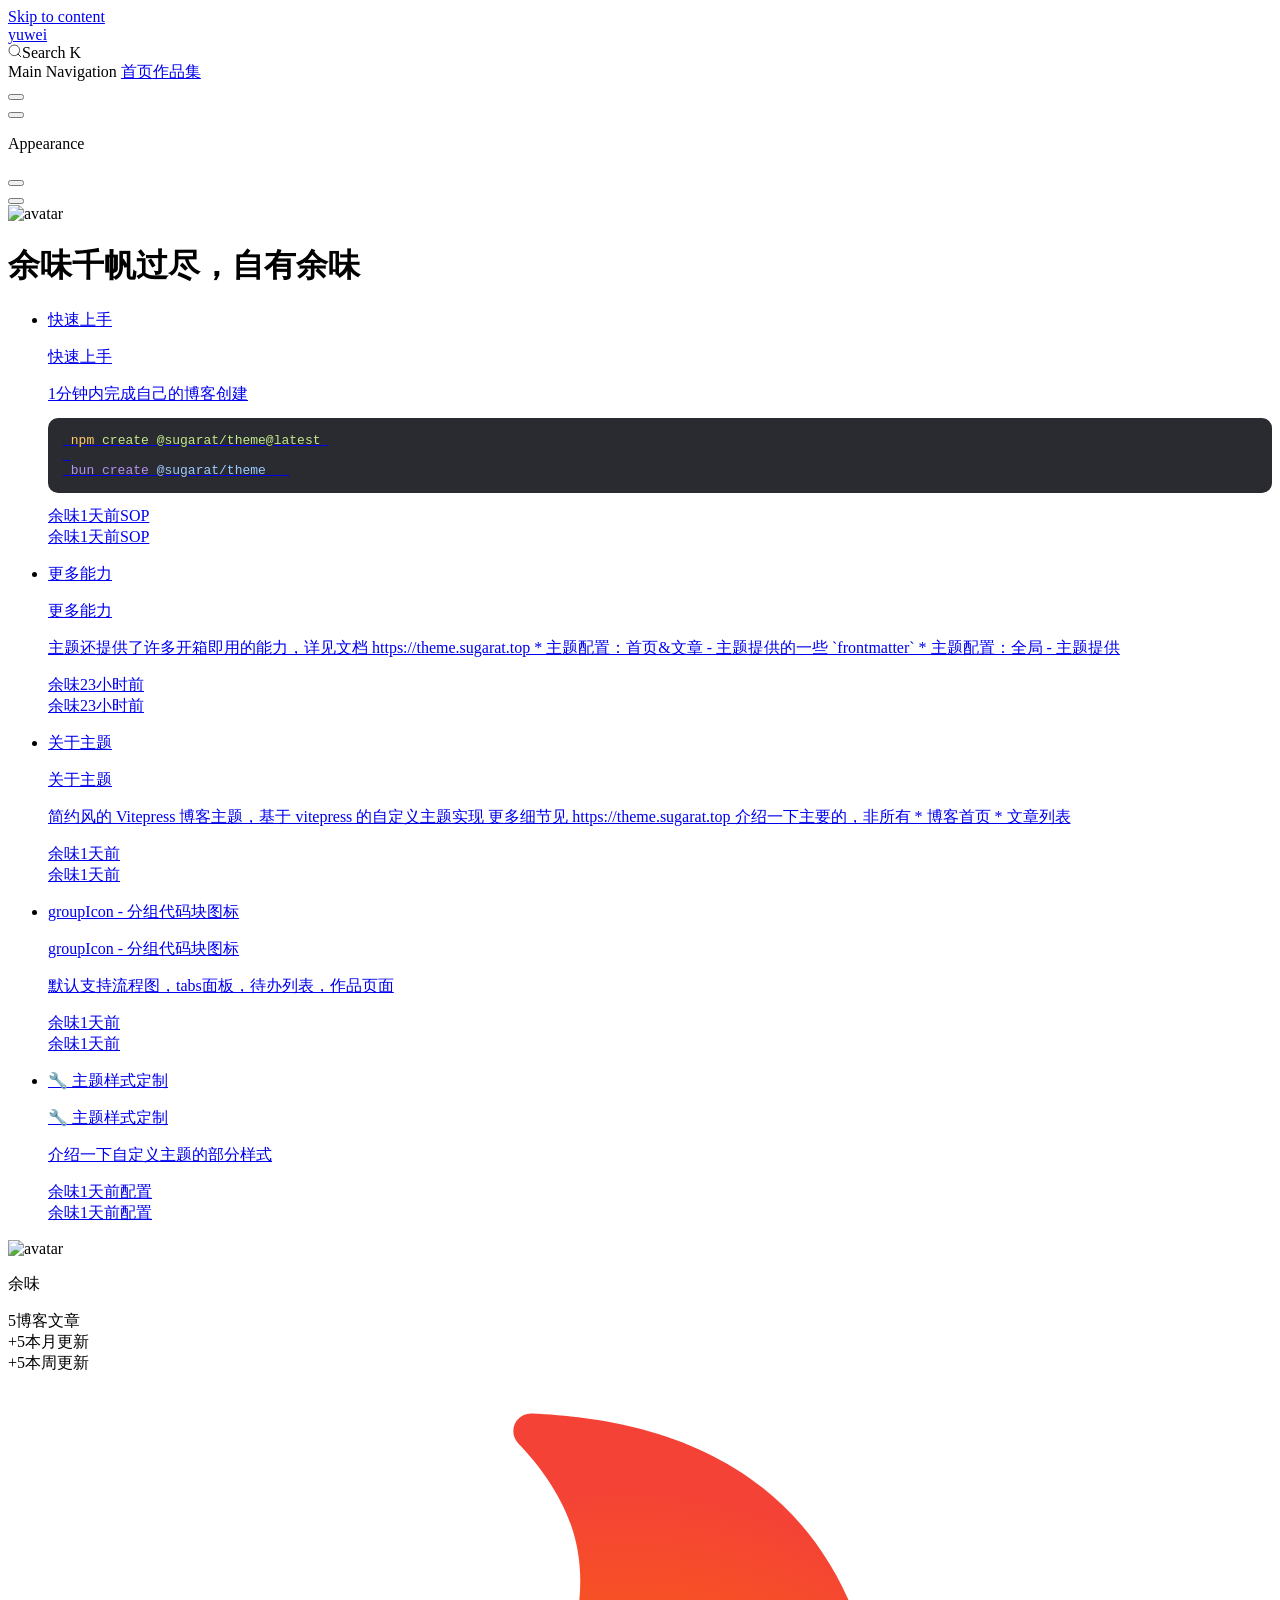
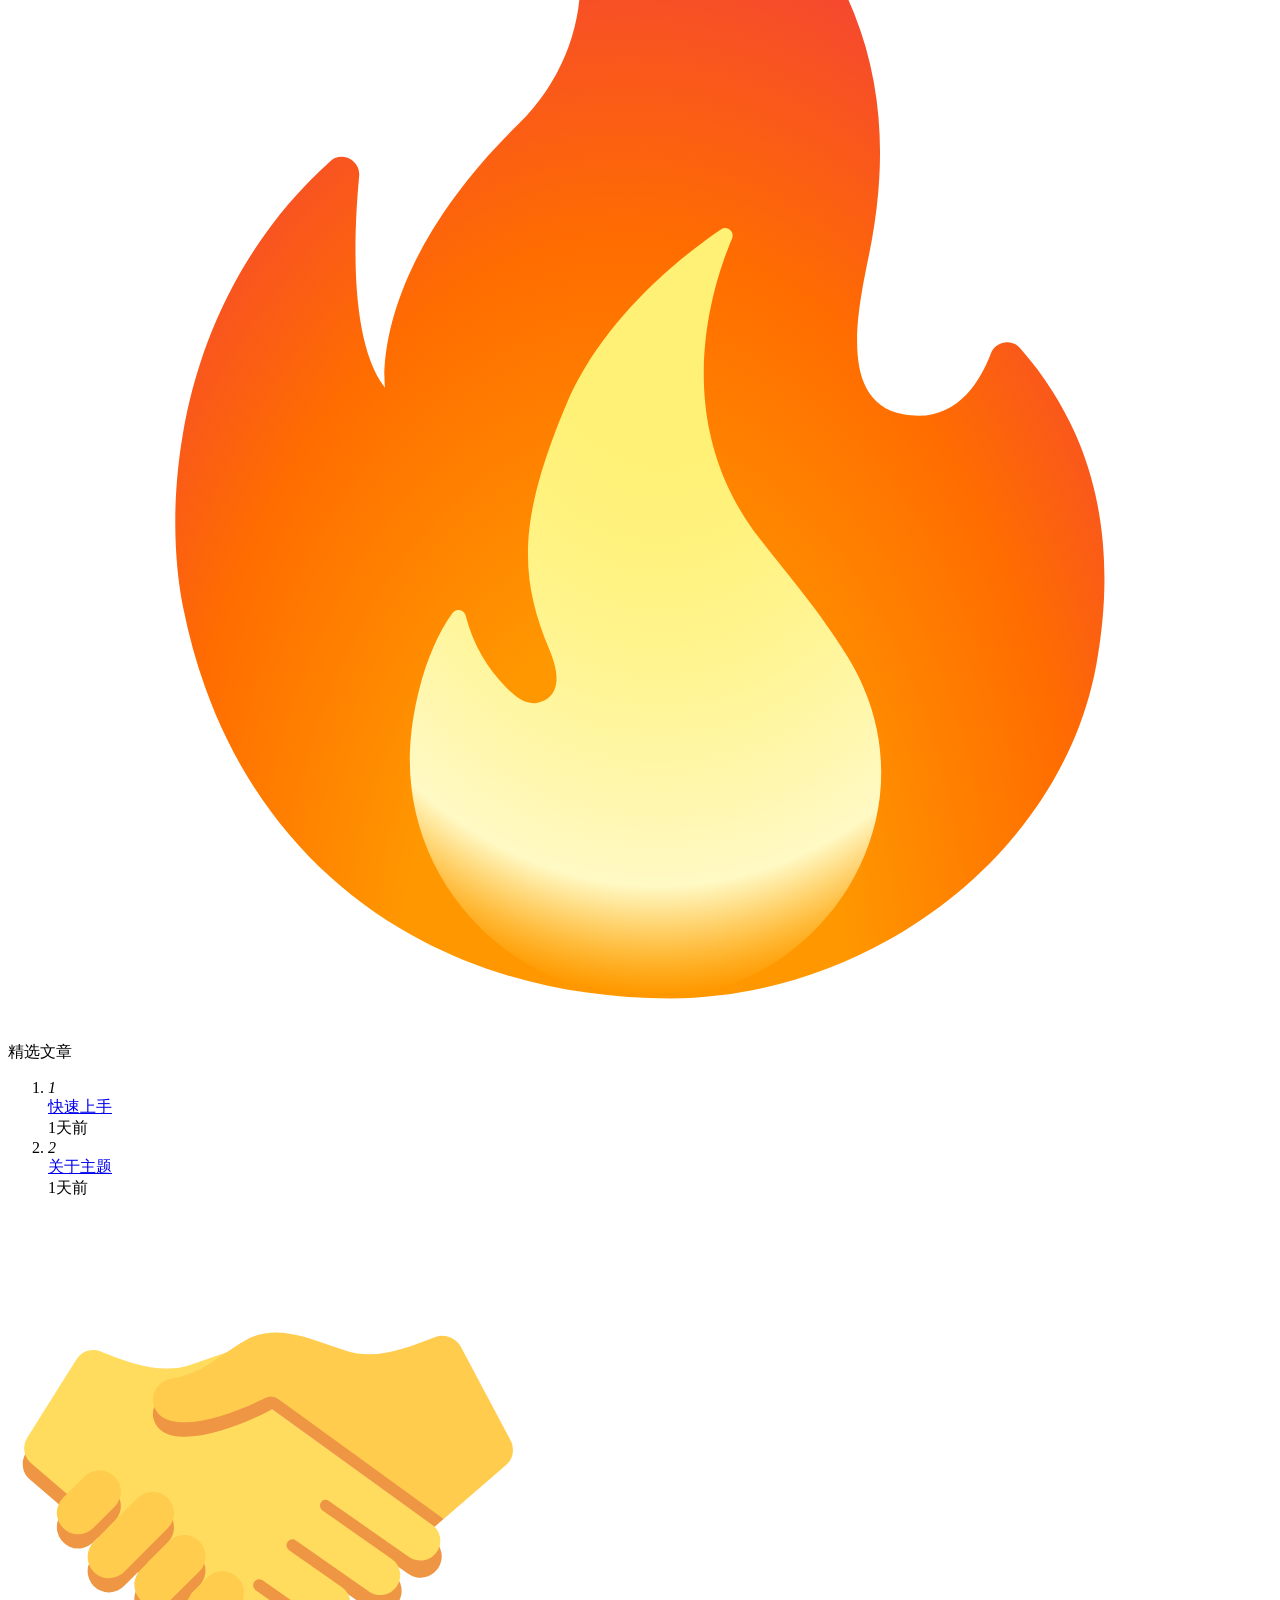
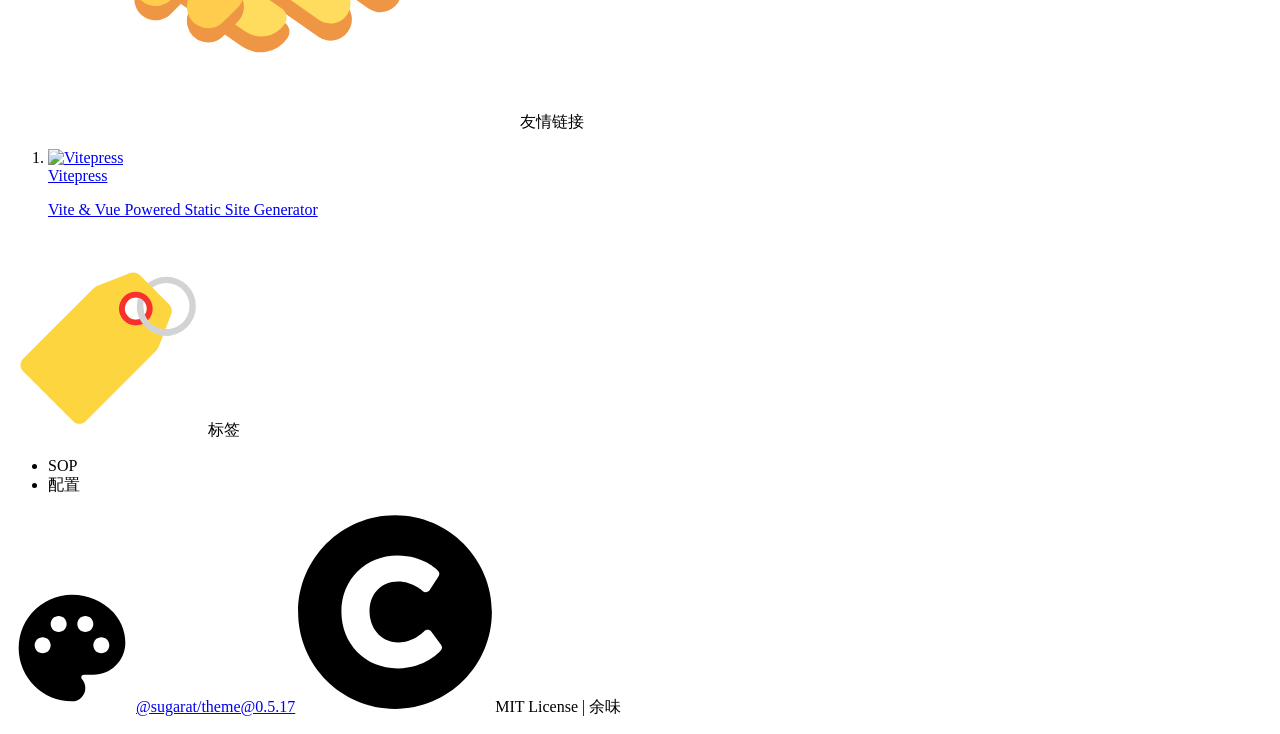
==== commit 587f1447: "sencond" ====
--- a/index.html
+++ b/index.html
@@ -6,29 +6,29 @@
     <title>yuwei</title>
     <meta name="description" content="余味的博客主题，基于 vitepress 实现">
     <meta name="generator" content="VitePress v2.0.0-alpha.16">
-    <link rel="preload stylesheet" href="/assets/style.SffLI8ky.css" as="style">
-    <link rel="preload stylesheet" href="/vp-icons.css" as="style">
+    <link rel="preload stylesheet" href="/blog/assets/style.BF884990.css" as="style">
+    <link rel="preload stylesheet" href="/blog/vp-icons.css" as="style">
     
-    <script type="module" src="/assets/app.C075hG2K.js"></script>
-    <link rel="preload" href="/assets/inter-roman-latin.Di8DUHzh.woff2" as="font" type="font/woff2" crossorigin="">
-    <link rel="modulepreload" href="/assets/chunks/theme.CSxFyHC6.js">
-    <link rel="modulepreload" href="/assets/chunks/framework.Dw0bWGE5.js">
-    <link rel="modulepreload" href="/assets/index.md.Bw5maayK.lean.js">
+    <script type="module" src="/blog/assets/app.ulVUwZvS.js"></script>
+    <link rel="preload" href="/blog/assets/inter-roman-latin.Di8DUHzh.woff2" as="font" type="font/woff2" crossorigin="">
+    <link rel="modulepreload" href="/blog/assets/chunks/theme.jcvpK_gM.js">
+    <link rel="modulepreload" href="/blog/assets/chunks/framework.BpRK4j1h.js">
+    <link rel="modulepreload" href="/blog/assets/index.md.DPIjhUsw.lean.js">
     <link rel="icon" href="/favicon.ico">
     <script id="check-dark-mode">(()=>{const e=localStorage.getItem("vitepress-theme-appearance")||"auto",a=window.matchMedia("(prefers-color-scheme: dark)").matches;(!e||e==="auto"?a:e==="dark")&&document.documentElement.classList.add("dark")})();</script>
     <script id="check-mac-os">document.documentElement.classList.toggle("mac",/Mac|iPhone|iPod|iPad/i.test(navigator.platform));</script>
-    <script type="text/javascript">(function(){document.documentElement.setAttribute("theme","el-blue")})();</script>
-    <script>const load=()=>{import("/pagefind/pagefind.js").then(e=>{window.__pagefind__=e,e.init()}).catch(()=>{})};window.requestIdleCallback?window.requestIdleCallback(load):setTimeout(load,0);</script>
+    <script type="text/javascript">(function(){document.documentElement.setAttribute("theme","el-red")})();</script>
+    <script>const load=()=>{import("/blog/pagefind/pagefind.js").then(e=>{window.__pagefind__=e,e.init()}).catch(()=>{})};window.requestIdleCallback?window.requestIdleCallback(load):setTimeout(load,0);</script>
   </head>
   <body>
-    <div id="app"><div class="Layout blog-theme-layout" data-v-bc601c48 data-v-7a3acb4a><!--[--><!--[--><!--]--><!----><!--]--><!--[--><span tabindex="-1" data-v-331ec75c></span><a href="#VPContent" class="VPSkipLink visually-hidden" data-v-331ec75c>Skip to content</a><!--]--><!----><header class="VPNav" data-v-7a3acb4a data-v-9f75dce3><div class="VPNavBar home top" data-v-9f75dce3 data-v-9ca1369d><div class="wrapper" data-v-9ca1369d><div class="container" data-v-9ca1369d><div class="title" data-v-9ca1369d><div class="VPNavBarTitle" data-v-9ca1369d data-v-1e38c6bc><a class="title" href="/" data-v-1e38c6bc><!--[--><!--]--><!--[--><img class="VPImage logo" src="/logo.png" alt data-v-8426fc1a><!--]--><span data-v-1e38c6bc>yuwei</span><!--[--><!--]--></a></div></div><div class="content" data-v-9ca1369d><div class="content-body" data-v-9ca1369d><!--[--><!--]--><div class="blog-search search" data-pagefind-ignore="all" data-v-9ca1369d data-v-6b59925d><div class="nav-search-btn-wait" data-v-6b59925d><span data-v-6b59925d><svg width="14" height="14" viewBox="0 0 20 20" data-v-6b59925d><path d="M14.386 14.386l4.0877 4.0877-4.0877-4.0877c-2.9418 2.9419-7.7115 2.9419-10.6533 0-2.9419-2.9418-2.9419-7.7115 0-10.6533 2.9418-2.9419 7.7115-2.9419 10.6533 0 2.9419 2.9418 2.9419 7.7115 0 10.6533z" stroke="currentColor" fill="none" fill-rule="evenodd" stroke-linecap="round" stroke-linejoin="round" data-v-6b59925d></path></svg></span><span class="search-tip" data-v-6b59925d>Search</span><span class="metaKey" data-v-6b59925d> K </span></div><!----></div><nav aria-labelledby="main-nav-aria-label" class="VPNavBarMenu menu" data-v-9ca1369d data-v-39714824><span id="main-nav-aria-label" class="visually-hidden" data-v-39714824> Main Navigation </span><!--[--><!--[--><a class="VPLink link VPNavBarMenuLink active" href="/" tabindex="0" data-v-39714824 data-v-52a1d768><!--[--><span data-v-52a1d768>首页</span><!--]--></a><!--]--><!--[--><a class="VPLink link vp-external-link-icon VPNavBarMenuLink" href="https://sugarat.top/aboutme.html" target="_blank" rel="noreferrer" tabindex="0" data-v-39714824 data-v-52a1d768><!--[--><span data-v-52a1d768>关于作者</span><!--]--></a><!--]--><!--]--></nav><!----><div class="VPNavBarAppearance appearance" data-v-9ca1369d data-v-6c893767><button class="VPSwitch VPSwitchAppearance" type="button" role="switch" title aria-checked="false" data-v-6c893767 data-v-5337faa4 data-v-1d5665e3><span class="check" data-v-1d5665e3><span class="icon" data-v-1d5665e3><!--[--><span class="vpi-sun sun" data-v-5337faa4></span><span class="vpi-moon moon" data-v-5337faa4></span><!--]--></span></span></button></div><div class="VPSocialLinks VPNavBarSocialLinks social-links" data-v-9ca1369d data-v-0394ad82 data-v-d07f11e6><!--[--><!--]--></div><div class="VPFlyout VPNavBarExtra extra" data-v-9ca1369d data-v-bf2fac68 data-v-42cb505d><button type="button" class="button" aria-haspopup="true" aria-expanded="false" aria-label="extra navigation" data-v-42cb505d><span class="vpi-more-horizontal icon" data-v-42cb505d></span></button><div class="menu" data-v-42cb505d><div class="VPMenu" data-v-42cb505d data-v-25a6cce8><!----><!--[--><!--[--><!----><div class="group" data-v-bf2fac68><div class="item appearance" data-v-bf2fac68><p class="label" data-v-bf2fac68>Appearance</p><div class="appearance-action" data-v-bf2fac68><button class="VPSwitch VPSwitchAppearance" type="button" role="switch" title aria-checked="false" data-v-bf2fac68 data-v-5337faa4 data-v-1d5665e3><span class="check" data-v-1d5665e3><span class="icon" data-v-1d5665e3><!--[--><span class="vpi-sun sun" data-v-5337faa4></span><span class="vpi-moon moon" data-v-5337faa4></span><!--]--></span></span></button></div></div></div><div class="group" data-v-bf2fac68><div class="item social-links" data-v-bf2fac68><div class="VPSocialLinks social-links-list" data-v-bf2fac68 data-v-d07f11e6><!--[--><!--]--></div></div></div><!--]--><!--]--></div></div></div><!--[--><!--]--><button type="button" class="VPNavBarHamburger hamburger" aria-label="mobile navigation" aria-expanded="false" aria-controls="VPNavScreen" data-v-9ca1369d data-v-e5dd9c1c><span class="container" data-v-e5dd9c1c><span class="top" data-v-e5dd9c1c></span><span class="middle" data-v-e5dd9c1c></span><span class="bottom" data-v-e5dd9c1c></span></span></button></div></div></div></div><div class="divider" data-v-9ca1369d><div class="divider-line" data-v-9ca1369d></div></div></div><!----></header><!----><!----><div class="VPContent is-home" id="VPContent" data-v-7a3acb4a data-v-c87f25bf><div class="VPHome" data-v-c87f25bf data-v-8b561e3d><!--[--><!--[--><!--[--><!--[--><!--]--><div class="home" data-v-bc601c48><div class="blog-home-header-avatar" data-v-bc601c48 style="" data-v-b60f5bb3><img src="/logo.png" alt="avatar" data-v-b60f5bb3></div><div class="header-banner" data-v-bc601c48><div data-v-bc601c48 data-v-d88e6976><h1 data-v-d88e6976><span class="name" data-v-d88e6976>余味</span><span class="motto" style="" data-v-d88e6976>千帆过尽，自有余味</span></h1><div class="inspiring-wrapper" data-v-d88e6976><h2 style="display:none;" data-v-d88e6976></h2></div></div></div><div class="content-wrapper" data-v-bc601c48><div class="blog-list-wrapper" data-v-bc601c48><!--[--><ul data-pagefind-ignore="all" data-v-cf443f07><!--[--><li data-v-cf443f07><a class="blog-item" href="/sop/quickStart.html" data-v-cf443f07 data-v-8978648c><i class="pin" style="" data-v-8978648c></i><p class="title mobile-visible" data-v-8978648c>快速上手</p><div class="info-container" data-v-8978648c><div class="info-part" data-v-8978648c><p class="title pc-visible" data-v-8978648c><span data-v-8978648c>快速上手</span></p><p class="description" style="display:none;" data-v-8978648c>1分钟内完成自己的博客创建</p><div class="description-html" data-v-8978648c> <span style="color:var(--description-font-color);">1分钟内完成自己的博客创建</span> <pre style="background-color: #292b30; padding: 15px; border-radius: 10px;" class="shiki material-theme-palenight"><code> <span class="line"><span style="color:#FFCB6B;">npm</span><span style="color:#A6ACCD;"> </span><span style="color:#C3E88D;">create</span><span style="color:#A6ACCD;"> </span><span style="color:#C3E88D;">@sugarat/theme@latest</span></span> <br/> <br/> <span class="line"><span style="color:#B392F0;">bun create</span><span style="color:#E1E4E8;"> </span><span style="color:#9ECBFF;">@sugarat/theme</span><span style="color:#E1E4E8;"> </span></span> </code> </pre></div><div class="badge-list pc-visible" data-v-8978648c><span class="split" style="" data-v-8978648c>余味</span><span class="split" data-v-8978648c>23小时前</span><span class="split" data-v-8978648c>SOP</span></div></div><div class="cover-img" style="background-image:url(https://img.cdn.sugarat.top/mdImg/MTY4OTQyMDE1NTcxMA==689420155710~fmt.webp);" data-v-8978648c></div></div><div class="badge-list mobile-visible" data-v-8978648c><span class="split" style="" data-v-8978648c>余味</span><span class="split" data-v-8978648c>23小时前</span><span class="split" data-v-8978648c>SOP</span></div></a></li><li data-v-cf443f07><a class="blog-item" href="/sop/more.html" data-v-cf443f07 data-v-8978648c><i class="pin" style="" data-v-8978648c></i><p class="title mobile-visible" data-v-8978648c>更多能力</p><div class="info-container" data-v-8978648c><div class="info-part" data-v-8978648c><p class="title pc-visible" data-v-8978648c><span data-v-8978648c>更多能力</span></p><p class="description" style="" data-v-8978648c>主题还提供了许多开箱即用的能力，详见文档 https://theme.sugarat.top
+    <div id="app"><div class="Layout blog-theme-layout" data-v-bc601c48 data-v-7a3acb4a><!--[--><!--[--><!--]--><!----><!--]--><!--[--><span tabindex="-1" data-v-331ec75c></span><a href="#VPContent" class="VPSkipLink visually-hidden" data-v-331ec75c>Skip to content</a><!--]--><!----><header class="VPNav" data-v-7a3acb4a data-v-9f75dce3><div class="VPNavBar home top" data-v-9f75dce3 data-v-9ca1369d><div class="wrapper" data-v-9ca1369d><div class="container" data-v-9ca1369d><div class="title" data-v-9ca1369d><div class="VPNavBarTitle" data-v-9ca1369d data-v-1e38c6bc><a class="title" href="/blog/" data-v-1e38c6bc><!--[--><!--]--><!--[--><img class="VPImage logo" src="/blog/logo.png" alt data-v-8426fc1a><!--]--><span data-v-1e38c6bc>yuwei</span><!--[--><!--]--></a></div></div><div class="content" data-v-9ca1369d><div class="content-body" data-v-9ca1369d><!--[--><!--]--><div class="blog-search search" data-pagefind-ignore="all" data-v-9ca1369d data-v-6b59925d><div class="nav-search-btn-wait" data-v-6b59925d><span data-v-6b59925d><svg width="14" height="14" viewBox="0 0 20 20" data-v-6b59925d><path d="M14.386 14.386l4.0877 4.0877-4.0877-4.0877c-2.9418 2.9419-7.7115 2.9419-10.6533 0-2.9419-2.9418-2.9419-7.7115 0-10.6533 2.9418-2.9419 7.7115-2.9419 10.6533 0 2.9419 2.9418 2.9419 7.7115 0 10.6533z" stroke="currentColor" fill="none" fill-rule="evenodd" stroke-linecap="round" stroke-linejoin="round" data-v-6b59925d></path></svg></span><span class="search-tip" data-v-6b59925d>Search</span><span class="metaKey" data-v-6b59925d> K </span></div><!----></div><nav aria-labelledby="main-nav-aria-label" class="VPNavBarMenu menu" data-v-9ca1369d data-v-39714824><span id="main-nav-aria-label" class="visually-hidden" data-v-39714824> Main Navigation </span><!--[--><!--[--><a class="VPLink link VPNavBarMenuLink active" href="/blog/" tabindex="0" data-v-39714824 data-v-52a1d768><!--[--><span data-v-52a1d768>首页</span><!--]--></a><!--]--><!--[--><a class="VPLink link VPNavBarMenuLink" href="/blog/works.html" tabindex="0" data-v-39714824 data-v-52a1d768><!--[--><span data-v-52a1d768>作品集</span><!--]--></a><!--]--><!--]--></nav><!----><div class="VPNavBarAppearance appearance" data-v-9ca1369d data-v-6c893767><button class="VPSwitch VPSwitchAppearance" type="button" role="switch" title aria-checked="false" data-v-6c893767 data-v-5337faa4 data-v-1d5665e3><span class="check" data-v-1d5665e3><span class="icon" data-v-1d5665e3><!--[--><span class="vpi-sun sun" data-v-5337faa4></span><span class="vpi-moon moon" data-v-5337faa4></span><!--]--></span></span></button></div><div class="VPSocialLinks VPNavBarSocialLinks social-links" data-v-9ca1369d data-v-0394ad82 data-v-d07f11e6><!--[--><!--]--></div><div class="VPFlyout VPNavBarExtra extra" data-v-9ca1369d data-v-bf2fac68 data-v-42cb505d><button type="button" class="button" aria-haspopup="true" aria-expanded="false" aria-label="extra navigation" data-v-42cb505d><span class="vpi-more-horizontal icon" data-v-42cb505d></span></button><div class="menu" data-v-42cb505d><div class="VPMenu" data-v-42cb505d data-v-25a6cce8><!----><!--[--><!--[--><!----><div class="group" data-v-bf2fac68><div class="item appearance" data-v-bf2fac68><p class="label" data-v-bf2fac68>Appearance</p><div class="appearance-action" data-v-bf2fac68><button class="VPSwitch VPSwitchAppearance" type="button" role="switch" title aria-checked="false" data-v-bf2fac68 data-v-5337faa4 data-v-1d5665e3><span class="check" data-v-1d5665e3><span class="icon" data-v-1d5665e3><!--[--><span class="vpi-sun sun" data-v-5337faa4></span><span class="vpi-moon moon" data-v-5337faa4></span><!--]--></span></span></button></div></div></div><div class="group" data-v-bf2fac68><div class="item social-links" data-v-bf2fac68><div class="VPSocialLinks social-links-list" data-v-bf2fac68 data-v-d07f11e6><!--[--><!--]--></div></div></div><!--]--><!--]--></div></div></div><!--[--><!--]--><button type="button" class="VPNavBarHamburger hamburger" aria-label="mobile navigation" aria-expanded="false" aria-controls="VPNavScreen" data-v-9ca1369d data-v-e5dd9c1c><span class="container" data-v-e5dd9c1c><span class="top" data-v-e5dd9c1c></span><span class="middle" data-v-e5dd9c1c></span><span class="bottom" data-v-e5dd9c1c></span></span></button></div></div></div></div><div class="divider" data-v-9ca1369d><div class="divider-line" data-v-9ca1369d></div></div></div><!----></header><!----><!----><div class="VPContent is-home" id="VPContent" data-v-7a3acb4a data-v-c87f25bf><div class="VPHome" data-v-c87f25bf data-v-8b561e3d><!--[--><!--[--><!--[--><!--[--><!--]--><div class="home" data-v-bc601c48><div class="blog-home-header-avatar" data-v-bc601c48 style="" data-v-b60f5bb3><img src="/blog/logo.png" alt="avatar" data-v-b60f5bb3></div><div class="header-banner" data-v-bc601c48><div data-v-bc601c48 data-v-d88e6976><h1 data-v-d88e6976><span class="name" data-v-d88e6976>余味</span><span class="motto" style="" data-v-d88e6976>千帆过尽，自有余味</span></h1><div class="inspiring-wrapper" data-v-d88e6976><h2 style="display:none;" data-v-d88e6976></h2></div></div></div><div class="content-wrapper" data-v-bc601c48><div class="blog-list-wrapper" data-v-bc601c48><!--[--><ul data-pagefind-ignore="all" data-v-cf443f07><!--[--><li data-v-cf443f07><a class="blog-item" href="/blog/sop/quickStart.html" data-v-cf443f07 data-v-8978648c><i class="pin" style="" data-v-8978648c></i><p class="title mobile-visible" data-v-8978648c>快速上手</p><div class="info-container" data-v-8978648c><div class="info-part" data-v-8978648c><p class="title pc-visible" data-v-8978648c><span data-v-8978648c>快速上手</span></p><p class="description" style="display:none;" data-v-8978648c>1分钟内完成自己的博客创建</p><div class="description-html" data-v-8978648c> <span style="color:var(--description-font-color);">1分钟内完成自己的博客创建</span> <pre style="background-color: #292b30; padding: 15px; border-radius: 10px;" class="shiki material-theme-palenight"><code> <span class="line"><span style="color:#FFCB6B;">npm</span><span style="color:#A6ACCD;"> </span><span style="color:#C3E88D;">create</span><span style="color:#A6ACCD;"> </span><span style="color:#C3E88D;">@sugarat/theme@latest</span></span> <br/> <br/> <span class="line"><span style="color:#B392F0;">bun create</span><span style="color:#E1E4E8;"> </span><span style="color:#9ECBFF;">@sugarat/theme</span><span style="color:#E1E4E8;"> </span></span> </code> </pre></div><div class="badge-list pc-visible" data-v-8978648c><span class="split" style="" data-v-8978648c>余味</span><span class="split" data-v-8978648c>1天前</span><span class="split" data-v-8978648c>SOP</span></div></div><div class="cover-img" style="background-image:url(https://img.cdn.sugarat.top/mdImg/MTY4OTQyMDE1NTcxMA==689420155710~fmt.webp);" data-v-8978648c></div></div><div class="badge-list mobile-visible" data-v-8978648c><span class="split" style="" data-v-8978648c>余味</span><span class="split" data-v-8978648c>1天前</span><span class="split" data-v-8978648c>SOP</span></div></a></li><li data-v-cf443f07><a class="blog-item" href="/blog/sop/more.html" data-v-cf443f07 data-v-8978648c><i class="pin" style="" data-v-8978648c></i><p class="title mobile-visible" data-v-8978648c>更多能力</p><div class="info-container" data-v-8978648c><div class="info-part" data-v-8978648c><p class="title pc-visible" data-v-8978648c><span data-v-8978648c>更多能力</span></p><p class="description" style="" data-v-8978648c>主题还提供了许多开箱即用的能力，详见文档 https://theme.sugarat.top
 * 主题配置：首页&amp;文章 - 主题提供的一些 `frontmatter`
-* 主题配置：全局 - 主题提供</p><!----><div class="badge-list pc-visible" data-v-8978648c><span class="split" style="" data-v-8978648c>余味</span><span class="split" data-v-8978648c>42分钟前</span><!----></div></div><div class="cover-img" style="background-image:url();display:none;" data-v-8978648c></div></div><div class="badge-list mobile-visible" data-v-8978648c><span class="split" style="" data-v-8978648c>余味</span><span class="split" data-v-8978648c>42分钟前</span><!----></div></a></li><li data-v-cf443f07><a class="blog-item" href="/about.html" data-v-cf443f07 data-v-8978648c><i class="pin" style="display:none;" data-v-8978648c></i><p class="title mobile-visible" data-v-8978648c>关于主题</p><div class="info-container" data-v-8978648c><div class="info-part" data-v-8978648c><p class="title pc-visible" data-v-8978648c><span data-v-8978648c>关于主题</span></p><p class="description" style="" data-v-8978648c>简约风的 Vitepress 博客主题，基于 vitepress 的自定义主题实现
+* 主题配置：全局 - 主题提供</p><!----><div class="badge-list pc-visible" data-v-8978648c><span class="split" style="" data-v-8978648c>余味</span><span class="split" data-v-8978648c>23小时前</span><!----></div></div><div class="cover-img" style="background-image:url();display:none;" data-v-8978648c></div></div><div class="badge-list mobile-visible" data-v-8978648c><span class="split" style="" data-v-8978648c>余味</span><span class="split" data-v-8978648c>23小时前</span><!----></div></a></li><li data-v-cf443f07><a class="blog-item" href="/blog/about.html" data-v-cf443f07 data-v-8978648c><i class="pin" style="display:none;" data-v-8978648c></i><p class="title mobile-visible" data-v-8978648c>关于主题</p><div class="info-container" data-v-8978648c><div class="info-part" data-v-8978648c><p class="title pc-visible" data-v-8978648c><span data-v-8978648c>关于主题</span></p><p class="description" style="" data-v-8978648c>简约风的 Vitepress 博客主题，基于 vitepress 的自定义主题实现
 更多细节见 https://theme.sugarat.top
 介绍一下主要的，非所有
 * 博客首页
 * 文章列表
-</p><!----><div class="badge-list pc-visible" data-v-8978648c><span class="split" style="" data-v-8978648c>余味</span><span class="split" data-v-8978648c>23小时前</span><!----></div></div><div class="cover-img" style="background-image:url(https://img.cdn.sugarat.top/mdImg/MTY3MzE3MDUxOTMwMw==673170519303~fmt.webp);" data-v-8978648c></div></div><div class="badge-list mobile-visible" data-v-8978648c><span class="split" style="" data-v-8978648c>余味</span><span class="split" data-v-8978648c>23小时前</span><!----></div></a></li><li data-v-cf443f07><a class="blog-item" href="/sop/component.html" data-v-cf443f07 data-v-8978648c><i class="pin" style="display:none;" data-v-8978648c></i><p class="title mobile-visible" data-v-8978648c>groupIcon - 分组代码块图标</p><div class="info-container" data-v-8978648c><div class="info-part" data-v-8978648c><p class="title pc-visible" data-v-8978648c><span data-v-8978648c>groupIcon - 分组代码块图标</span></p><p class="description" style="" data-v-8978648c>默认支持流程图，tabs面板，待办列表，作品页面</p><!----><div class="badge-list pc-visible" data-v-8978648c><span class="split" style="" data-v-8978648c>余味</span><span class="split" data-v-8978648c>23小时前</span><!----></div></div><div class="cover-img" style="background-image:url(https://cdn.upyun.sugarat.top/mdImg/sugar/d1ece3bc3ff5ee15bb5401b0d20da266);" data-v-8978648c></div></div><div class="badge-list mobile-visible" data-v-8978648c><span class="split" style="" data-v-8978648c>余味</span><span class="split" data-v-8978648c>23小时前</span><!----></div></a></li><li data-v-cf443f07><a class="blog-item" href="/sop/style.html" data-v-cf443f07 data-v-8978648c><i class="pin" style="display:none;" data-v-8978648c></i><p class="title mobile-visible" data-v-8978648c>🔧 主题样式定制</p><div class="info-container" data-v-8978648c><div class="info-part" data-v-8978648c><p class="title pc-visible" data-v-8978648c><span data-v-8978648c>🔧 主题样式定制</span></p><p class="description" style="" data-v-8978648c>介绍一下自定义主题的部分样式</p><!----><div class="badge-list pc-visible" data-v-8978648c><span class="split" style="" data-v-8978648c>余味</span><span class="split" data-v-8978648c>23小时前</span><span class="split" data-v-8978648c>配置</span></div></div><div class="cover-img" style="background-image:url(https://img.cdn.sugarat.top/mdImg/MTY3Njk5MTAzODkzOQ==676991038939~fmt.webp);" data-v-8978648c></div></div><div class="badge-list mobile-visible" data-v-8978648c><span class="split" style="" data-v-8978648c>余味</span><span class="split" data-v-8978648c>23小时前</span><span class="split" data-v-8978648c>配置</span></div></a></li><!--]--></ul><!----><!--]--></div><div class="blog-info-wrapper" data-v-bc601c48><div class="blog-info" data-pagefind-ignore="all" data-v-bc601c48 data-v-12cb3dbb><!--[--><!----><div class="card" data-v-debbf684><div class="blog-author" data-v-debbf684 data-v-998bd0bc><img src="/logo.png" alt="avatar" data-v-998bd0bc><p data-v-998bd0bc>余味</p></div><div class="overview-data" data-v-debbf684><div class="overview-item" data-v-debbf684><span class="count" data-v-debbf684>5</span><span class="label" data-v-debbf684>博客文章</span></div><div class="split" data-v-debbf684></div><div class="overview-item" data-v-debbf684><span class="count" data-v-debbf684>+5</span><span class="label" data-v-debbf684>本月更新</span></div><div class="split" data-v-debbf684></div><div class="overview-item" data-v-debbf684><span class="count" data-v-debbf684>+5</span><span class="label" data-v-debbf684>本周更新</span></div></div></div><!--]--><div class="card recommend" data-pagefind-ignore="all" data-v-12cb3dbb data-v-bfdf8269><div class="card-header" data-v-bfdf8269><span class="title svg-icon" data-v-bfdf8269><svg viewBox="0 0 128 128" xmlns="http://www.w3.org/2000/svg">
+</p><!----><div class="badge-list pc-visible" data-v-8978648c><span class="split" style="" data-v-8978648c>余味</span><span class="split" data-v-8978648c>1天前</span><!----></div></div><div class="cover-img" style="background-image:url(https://img.cdn.sugarat.top/mdImg/MTY3MzE3MDUxOTMwMw==673170519303~fmt.webp);" data-v-8978648c></div></div><div class="badge-list mobile-visible" data-v-8978648c><span class="split" style="" data-v-8978648c>余味</span><span class="split" data-v-8978648c>1天前</span><!----></div></a></li><li data-v-cf443f07><a class="blog-item" href="/blog/sop/component.html" data-v-cf443f07 data-v-8978648c><i class="pin" style="display:none;" data-v-8978648c></i><p class="title mobile-visible" data-v-8978648c>groupIcon - 分组代码块图标</p><div class="info-container" data-v-8978648c><div class="info-part" data-v-8978648c><p class="title pc-visible" data-v-8978648c><span data-v-8978648c>groupIcon - 分组代码块图标</span></p><p class="description" style="" data-v-8978648c>默认支持流程图，tabs面板，待办列表，作品页面</p><!----><div class="badge-list pc-visible" data-v-8978648c><span class="split" style="" data-v-8978648c>余味</span><span class="split" data-v-8978648c>1天前</span><!----></div></div><div class="cover-img" style="background-image:url(https://cdn.upyun.sugarat.top/mdImg/sugar/d1ece3bc3ff5ee15bb5401b0d20da266);" data-v-8978648c></div></div><div class="badge-list mobile-visible" data-v-8978648c><span class="split" style="" data-v-8978648c>余味</span><span class="split" data-v-8978648c>1天前</span><!----></div></a></li><li data-v-cf443f07><a class="blog-item" href="/blog/sop/style.html" data-v-cf443f07 data-v-8978648c><i class="pin" style="display:none;" data-v-8978648c></i><p class="title mobile-visible" data-v-8978648c>🔧 主题样式定制</p><div class="info-container" data-v-8978648c><div class="info-part" data-v-8978648c><p class="title pc-visible" data-v-8978648c><span data-v-8978648c>🔧 主题样式定制</span></p><p class="description" style="" data-v-8978648c>介绍一下自定义主题的部分样式</p><!----><div class="badge-list pc-visible" data-v-8978648c><span class="split" style="" data-v-8978648c>余味</span><span class="split" data-v-8978648c>1天前</span><span class="split" data-v-8978648c>配置</span></div></div><div class="cover-img" style="background-image:url(https://img.cdn.sugarat.top/mdImg/MTY3Njk5MTAzODkzOQ==676991038939~fmt.webp);" data-v-8978648c></div></div><div class="badge-list mobile-visible" data-v-8978648c><span class="split" style="" data-v-8978648c>余味</span><span class="split" data-v-8978648c>1天前</span><span class="split" data-v-8978648c>配置</span></div></a></li><!--]--></ul><!----><!--]--></div><div class="blog-info-wrapper" data-v-bc601c48><div class="blog-info" data-pagefind-ignore="all" data-v-bc601c48 data-v-12cb3dbb><!--[--><!----><div class="card" data-v-debbf684><div class="blog-author" data-v-debbf684 data-v-998bd0bc><img src="/blog/logo.png" alt="avatar" data-v-998bd0bc><p data-v-998bd0bc>余味</p></div><div class="overview-data" data-v-debbf684><div class="overview-item" data-v-debbf684><span class="count" data-v-debbf684>5</span><span class="label" data-v-debbf684>博客文章</span></div><div class="split" data-v-debbf684></div><div class="overview-item" data-v-debbf684><span class="count" data-v-debbf684>+5</span><span class="label" data-v-debbf684>本月更新</span></div><div class="split" data-v-debbf684></div><div class="overview-item" data-v-debbf684><span class="count" data-v-debbf684>+5</span><span class="label" data-v-debbf684>本周更新</span></div></div></div><!--]--><div class="card recommend" data-pagefind-ignore="all" data-v-12cb3dbb data-v-bfdf8269><div class="card-header" data-v-bfdf8269><span class="title svg-icon" data-v-bfdf8269><svg viewBox="0 0 128 128" xmlns="http://www.w3.org/2000/svg">
 <radialGradient id="notoFire0" cx="68.884" cy="124.296" r="70.587" gradientTransform="matrix(-1 -.00434 -.00713 1.6408 131.986 -79.345)" gradientUnits="userSpaceOnUse">
     <stop offset=".314" stop-color="#FF9800"/>
     <stop offset=".662" stop-color="#FF6D00"/>
@@ -47,7 +47,7 @@
     <stop offset=".941" stop-color="#FFF176" stop-opacity="0"/>
 </radialGradient>
 <path fill="url(#notoFire1)" d="M76.11 77.42c-9.09-11.7-5.02-25.05-2.79-30.37c.3-.7-.5-1.36-1.13-.93c-3.91 2.66-11.92 8.92-15.65 17.73c-5.05 11.91-4.69 17.74-1.7 24.86c1.8 4.29-.29 5.2-1.34 5.36c-1.02.16-1.96-.52-2.71-1.23a16.09 16.09 0 0 1-4.44-7.6c-.16-.62-.97-.79-1.34-.28c-2.8 3.87-4.25 10.08-4.32 14.47C40.47 113 51.68 124 65.24 124c17.09 0 29.54-18.9 19.72-34.7c-2.85-4.6-5.53-7.61-8.85-11.88z"/>
-</svg>精选文章</span><!----></div><ol class="recommend-container" data-v-bfdf8269><!--[--><li data-v-bfdf8269><i class="num" data-v-bfdf8269>1</i><div class="des" data-v-bfdf8269><a href="/sop/quickStart.html" class="title" data-v-bfdf8269><span data-v-bfdf8269>快速上手</span></a><div class="suffix" data-v-bfdf8269><span class="tag" data-v-bfdf8269>23小时前</span></div></div></li><li data-v-bfdf8269><i class="num" data-v-bfdf8269>2</i><div class="des" data-v-bfdf8269><a href="/about.html" class="title" data-v-bfdf8269><span data-v-bfdf8269>关于主题</span></a><div class="suffix" data-v-bfdf8269><span class="tag" data-v-bfdf8269>23小时前</span></div></div></li><!--]--></ol></div><div class="card friend-wrapper" data-v-12cb3dbb data-v-5d0459db><div class="card-header" data-v-5d0459db><span class="title svg-icon" data-v-5d0459db><svg width="512" height="512" viewBox="0 0 36 36" xmlns="http://www.w3.org/2000/svg">
+</svg>精选文章</span><!----></div><ol class="recommend-container" data-v-bfdf8269><!--[--><li data-v-bfdf8269><i class="num" data-v-bfdf8269>1</i><div class="des" data-v-bfdf8269><a href="/blog/sop/quickStart.html" class="title" data-v-bfdf8269><span data-v-bfdf8269>快速上手</span></a><div class="suffix" data-v-bfdf8269><span class="tag" data-v-bfdf8269>1天前</span></div></div></li><li data-v-bfdf8269><i class="num" data-v-bfdf8269>2</i><div class="des" data-v-bfdf8269><a href="/blog/about.html" class="title" data-v-bfdf8269><span data-v-bfdf8269>关于主题</span></a><div class="suffix" data-v-bfdf8269><span class="tag" data-v-bfdf8269>1天前</span></div></div></li><!--]--></ol></div><div class="card friend-wrapper" data-v-12cb3dbb data-v-5d0459db><div class="card-header" data-v-5d0459db><span class="title svg-icon" data-v-5d0459db><svg width="512" height="512" viewBox="0 0 36 36" xmlns="http://www.w3.org/2000/svg">
 <path
   fill="#EF9645"
   d="M16.428 30.331a2.31 2.31 0 0 0 3.217-.568a.798.798 0 0 0-.197-1.114l-1.85-1.949l4.222 2.955a1.497 1.497 0 0 0 2.089-.369a1.5 1.5 0 0 0-.369-2.089l-3.596-3.305l5.375 3.763a1.497 1.497 0 0 0 2.089-.369a1.5 1.5 0 0 0-.369-2.089l-4.766-4.073l5.864 4.105a1.497 1.497 0 0 0 2.089-.369a1.5 1.5 0 0 0-.369-2.089L4.733 11.194l-3.467 5.521c-.389.6-.283 1.413.276 1.891l7.786 6.671c.355.304.724.591 1.107.859l5.993 4.195z"
@@ -64,7 +64,7 @@
   fill="#FFCC4D"
   d="M16.536 26.929c-.07.267-.207.498-.389.681l-1.004.996a1.494 1.494 0 0 1-1.437.396a1.5 1.5 0 0 1-.683-2.512l1.004-.996a1.494 1.494 0 0 1 1.437-.396a1.502 1.502 0 0 1 1.072 1.831zM5.992 22.008l1.503-1.497a1.5 1.5 0 0 0-.444-2.429a1.497 1.497 0 0 0-1.674.31l-1.503 1.497a1.5 1.5 0 0 0 .445 2.429a1.496 1.496 0 0 0 1.673-.31zm5.204.052a1.5 1.5 0 1 0-2.122-2.118L6.072 22.94a1.5 1.5 0 1 0 2.122 2.118l3.002-2.998zm2.25 3a1.5 1.5 0 0 0-.945-2.555a1.489 1.489 0 0 0-1.173.44L9.323 24.94a1.5 1.5 0 0 0 .945 2.556c.455.036.874-.141 1.173-.44l2.005-1.996zm21.557-7.456a1.45 1.45 0 0 0 .269-1.885l-.003-.005l-3.467-6.521a1.488 1.488 0 0 0-1.794-.6c-1.992.771-4.174 1.657-6.292.937l-1.098-.377c-1.948-.675-4.066-1.466-6-.294c-.695.409-1.738 1.133-2.411 1.58a6.873 6.873 0 0 1-2.762 1.076a1.502 1.502 0 0 0-1.235 1.737c.613 2.512 5.3.908 7.838-.369a.968.968 0 0 1 1.002.081l11.584 8.416l4.369-3.776z"
 />
-</svg>友情链接</span></div><div class="scroll-wrapper" style="height:auto;" data-v-5d0459db><ol class="friend-list" style="transform:translateY(0px);transition:none;" data-v-5d0459db><!--[--><li class="scroll-item" data-v-5d0459db><a href="https://sugarat.top" target="_blank" data-v-5d0459db><span class="blog-avatar blog-avatar--circle" style="width:50px;height:50px;" data-v-5d0459db data-v-be569fd8><img src="https://img.cdn.sugarat.top/mdImg/MTY3NDk5NTE2NzAzMA==674995167030~fmt.webp" alt="余味" data-v-be569fd8></span><div class="info-wrapper" data-v-5d0459db><span class="nickname" data-v-5d0459db>余味</span><p class="des" data-v-5d0459db>你的指尖用于改变世界的力量</p></div></a></li><li class="scroll-item" data-v-5d0459db><a href="https://vitepress.dev/" target="_blank" data-v-5d0459db><span class="blog-avatar blog-avatar--circle" style="width:50px;height:50px;" data-v-5d0459db data-v-be569fd8><img src="https://vitepress.dev/vitepress-logo-large.webp" alt="Vitepress" data-v-be569fd8></span><div class="info-wrapper" data-v-5d0459db><span class="nickname" data-v-5d0459db>Vitepress</span><p class="des" data-v-5d0459db>Vite &amp; Vue Powered Static Site Generator</p></div></a></li><!--]--></ol></div></div><div class="card tags" data-pagefind-ignore="all" data-v-12cb3dbb data-v-a91bb2ef><div class="card-header" data-v-a91bb2ef><span class="title svg-icon" data-v-a91bb2ef><svg
+</svg>友情链接</span></div><div class="scroll-wrapper" style="height:auto;" data-v-5d0459db><ol class="friend-list" style="transform:translateY(0px);transition:none;" data-v-5d0459db><!--[--><li class="scroll-item" data-v-5d0459db><a href="https://vitepress.dev/" target="_blank" data-v-5d0459db><span class="blog-avatar blog-avatar--circle" style="width:50px;height:50px;" data-v-5d0459db data-v-be569fd8><img src="https://vitepress.dev/vitepress-logo-large.webp" alt="Vitepress" data-v-be569fd8></span><div class="info-wrapper" data-v-5d0459db><span class="nickname" data-v-5d0459db>Vitepress</span><p class="des" data-v-5d0459db>Vite &amp; Vue Powered Static Site Generator</p></div></a></li><!--]--></ol></div></div><div class="card tags" data-pagefind-ignore="all" data-v-12cb3dbb data-v-a91bb2ef><div class="card-header" data-v-a91bb2ef><span class="title svg-icon" data-v-a91bb2ef><svg
 t="1695048840129" class="icon" viewBox="0 0 1024 1024" version="1.1"
 xmlns="http://www.w3.org/2000/svg" p-id="4290" width="200" height="200"
 >
@@ -88,7 +88,7 @@
 <title>主题</title>
 <path d="M12 2C6.49 2 2 6.49 2 12s4.49 10 10 10a2.5 2.5 0 0 0 2.5-2.5c0-.61-.23-1.2-.64-1.67a.528.528 0 0 1-.13-.33c0-.28.22-.5.5-.5H16c3.31 0 6-2.69 6-6c0-4.96-4.49-9-10-9zm5.5 11c-.83 0-1.5-.67-1.5-1.5s.67-1.5 1.5-1.5s1.5.67 1.5 1.5s-.67 1.5-1.5 1.5zm-3-4c-.83 0-1.5-.67-1.5-1.5S13.67 6 14.5 6s1.5.67 1.5 1.5S15.33 9 14.5 9zM5 11.5c0-.83.67-1.5 1.5-1.5s1.5.67 1.5 1.5S7.33 13 6.5 13S5 12.33 5 11.5zm6-4c0 .83-.67 1.5-1.5 1.5S8 8.33 8 7.5S8.67 6 9.5 6s1.5.67 1.5 1.5z"/>
 </svg></i><a href="https://theme.sugarat.top/" target="_blank" rel="noopener noreferrer" data-v-ec98dacf>@sugarat/theme@0.5.17</a></span><!--]--><!--[--><span class="footer-item" data-v-ec98dacf><i data-v-ec98dacf><svg t="1695543755857" class="icon" viewBox="0 0 1024 1024" version="1.1" xmlns="http://www.w3.org/2000/svg" p-id="89399" width="200" height="200"><path d="M512 16C238.066 16 16 238.066 16 512s222.066 496 496 496 496-222.066 496-496S785.934 16 512 16z m234.268 693.506c-3.184 3.734-79.552 91.462-219.702 91.462-169.384 0-288.968-126.52-288.968-291.134 0-162.606 124.008-286.802 287.524-286.802 133.914 0 203.93 74.63 206.844 77.808a24 24 0 0 1 2.476 29.246l-44.76 69.31c-8.098 12.534-25.548 14.702-36.468 4.59-0.466-0.428-53.058-47.76-123.76-47.76-92.232 0-147.832 67.15-147.832 152.164 0 79.204 51.028 159.384 148.554 159.384 77.394 0 130.56-56.676 131.088-57.25 10.264-11.13 28.118-10.066 37.016 2.106l49.094 67.144a24.002 24.002 0 0 1-1.106 29.732z" p-id="89400"></path></svg></i><span data-v-ec98dacf>MIT License | 余味</span></span><!--]--><!--]--></p><!--[--><!--]--><!--]--><!--]--></footer><!--[--><!--]--><!--]--></div></div>
-    <script>window.__VP_HASH_MAP__=JSON.parse("{\"about.md\":\"Dk0Nfu_M\",\"index.md\":\"Bw5maayK\",\"sop_component.md\":\"BEwPYitr\",\"sop_more.md\":\"vr7IcR_T\",\"sop_quickstart.md\":\"B_9JAe5t\",\"sop_style.md\":\"BA9-mG10\"}");window.__VP_SITE_DATA__=JSON.parse("{\"lang\":\"zh-cn\",\"dir\":\"ltr\",\"title\":\"yuwei\",\"description\":\"余味的博客主题，基于 vitepress 实现\",\"base\":\"/\",\"head\":[],\"router\":{\"prefetchLinks\":true},\"appearance\":true,\"themeConfig\":{\"blog\":{\"pagesData\":[{\"route\":\"/about\",\"meta\":{\"sticky\":1,\"title\":\"关于主题\",\"date\":\"2026/04/16 06:13:35\",\"tag\":[],\"description\":\"简约风的 Vitepress 博客主题，基于 vitepress 的自定义主题实现\\n更多细节见 https://theme.sugarat.top\\n介绍一下主要的，非所有\\n* 博客首页\\n* 文章列表\\n\",\"cover\":\"https://img.cdn.sugarat.top/mdImg/MTY3MzE3MDUxOTMwMw==673170519303~fmt.webp\"}},{\"route\":\"/sop/component\",\"meta\":{\"description\":\"默认支持流程图，tabs面板，待办列表，作品页面\",\"title\":\"groupIcon - 分组代码块图标\",\"date\":\"2026/04/16 06:13:35\",\"tag\":[],\"cover\":\"https://cdn.upyun.sugarat.top/mdImg/sugar/d1ece3bc3ff5ee15bb5401b0d20da266\"}},{\"route\":\"/sop/more\",\"meta\":{\"top\":3,\"title\":\"更多能力\",\"date\":\"2026/04/17 05:16:44\",\"tag\":[],\"description\":\"主题还提供了许多开箱即用的能力，详见文档 https://theme.sugarat.top\\n* 主题配置：首页&文章 - 主题提供的一些 `frontmatter`\\n* 主题配置：全局 - 主题提供\",\"cover\":\"\"}},{\"route\":\"/sop/quickStart\",\"meta\":{\"sticky\":999,\"description\":\"1分钟内完成自己的博客创建\",\"descriptionHTML\":\" <span style=\\\"color:var(--description-font-color);\\\">1分钟内完成自己的博客创建</span> <pre style=\\\"background-color: #292b30; padding: 15px; border-radius: 10px;\\\" class=\\\"shiki material-theme-palenight\\\"><code> <span class=\\\"line\\\"><span style=\\\"color:#FFCB6B;\\\">npm</span><span style=\\\"color:#A6ACCD;\\\"> </span><span style=\\\"color:#C3E88D;\\\">create</span><span style=\\\"color:#A6ACCD;\\\"> </span><span style=\\\"color:#C3E88D;\\\">@sugarat/theme@latest</span></span> <br/> <br/> <span class=\\\"line\\\"><span style=\\\"color:#B392F0;\\\">bun create</span><span style=\\\"color:#E1E4E8;\\\"> </span><span style=\\\"color:#9ECBFF;\\\">@sugarat/theme</span><span style=\\\"color:#E1E4E8;\\\"> </span></span> </code> </pre>\",\"tag\":[\"SOP\"],\"top\":1,\"sidebar\":false,\"title\":\"快速上手\",\"date\":\"2026/04/16 06:13:35\",\"cover\":\"https://img.cdn.sugarat.top/mdImg/MTY4OTQyMDE1NTcxMA==689420155710~fmt.webp\"}},{\"route\":\"/sop/style\",\"meta\":{\"description\":\"介绍一下自定义主题的部分样式\",\"title\":\"🔧 主题样式定制\",\"readingTime\":false,\"tag\":[\"配置\"],\"recommend\":3,\"date\":\"2026/04/16 06:13:35\",\"cover\":\"https://img.cdn.sugarat.top/mdImg/MTY3Njk5MTAzODkzOQ==676991038939~fmt.webp\"}}],\"footer\":{\"copyright\":\"MIT License | 余味\"},\"themeColor\":\"el-blue\",\"author\":\"余味\",\"friend\":[{\"nickname\":\"余味\",\"des\":\"你的指尖用于改变世界的力量\",\"avatar\":\"https://img.cdn.sugarat.top/mdImg/MTY3NDk5NTE2NzAzMA==674995167030~fmt.webp\",\"url\":\"https://sugarat.top\"},{\"nickname\":\"Vitepress\",\"des\":\"Vite & Vue Powered Static Site Generator\",\"avatar\":\"https://vitepress.dev/vitepress-logo-large.webp\",\"url\":\"https://vitepress.dev/\"}],\"mermaid\":false},\"sidebar\":[{\"text\":\"\",\"items\":[]}],\"outline\":{\"level\":[2,3],\"label\":\"目录\"},\"returnToTopLabel\":\"回到顶部\",\"sidebarMenuLabel\":\"相关文章\",\"lastUpdatedText\":\"上次更新于\",\"logo\":\"/logo.png\",\"nav\":[{\"text\":\"首页\",\"link\":\"/\"},{\"text\":\"关于作者\",\"link\":\"https://sugarat.top/aboutme.html\"}],\"socialLinks\":[]},\"locales\":{},\"scrollOffset\":134,\"cleanUrls\":false,\"additionalConfig\":{}}");</script>
+    <script>window.__VP_HASH_MAP__=JSON.parse("{\"about.md\":\"CF7-Ff1q\",\"index.md\":\"DPIjhUsw\",\"sop_component.md\":\"De_7dmBK\",\"sop_more.md\":\"C06wJQmS\",\"sop_quickstart.md\":\"cyvtbbdZ\",\"sop_style.md\":\"DQDBWx5W\"}");window.__VP_SITE_DATA__=JSON.parse("{\"lang\":\"zh-cn\",\"dir\":\"ltr\",\"title\":\"yuwei\",\"description\":\"余味的博客主题，基于 vitepress 实现\",\"base\":\"/blog/\",\"head\":[],\"router\":{\"prefetchLinks\":true},\"appearance\":true,\"themeConfig\":{\"blog\":{\"pagesData\":[{\"route\":\"/about\",\"meta\":{\"sticky\":1,\"title\":\"关于主题\",\"date\":\"2026/04/16 06:13:35\",\"tag\":[],\"description\":\"简约风的 Vitepress 博客主题，基于 vitepress 的自定义主题实现\\n更多细节见 https://theme.sugarat.top\\n介绍一下主要的，非所有\\n* 博客首页\\n* 文章列表\\n\",\"cover\":\"https://img.cdn.sugarat.top/mdImg/MTY3MzE3MDUxOTMwMw==673170519303~fmt.webp\"}},{\"route\":\"/sop/component\",\"meta\":{\"description\":\"默认支持流程图，tabs面板，待办列表，作品页面\",\"title\":\"groupIcon - 分组代码块图标\",\"date\":\"2026/04/16 06:13:35\",\"tag\":[],\"cover\":\"https://cdn.upyun.sugarat.top/mdImg/sugar/d1ece3bc3ff5ee15bb5401b0d20da266\"}},{\"route\":\"/sop/more\",\"meta\":{\"top\":3,\"title\":\"更多能力\",\"date\":\"2026/04/17 05:16:44\",\"tag\":[],\"description\":\"主题还提供了许多开箱即用的能力，详见文档 https://theme.sugarat.top\\n* 主题配置：首页&文章 - 主题提供的一些 `frontmatter`\\n* 主题配置：全局 - 主题提供\",\"cover\":\"\"}},{\"route\":\"/sop/quickStart\",\"meta\":{\"sticky\":999,\"description\":\"1分钟内完成自己的博客创建\",\"descriptionHTML\":\" <span style=\\\"color:var(--description-font-color);\\\">1分钟内完成自己的博客创建</span> <pre style=\\\"background-color: #292b30; padding: 15px; border-radius: 10px;\\\" class=\\\"shiki material-theme-palenight\\\"><code> <span class=\\\"line\\\"><span style=\\\"color:#FFCB6B;\\\">npm</span><span style=\\\"color:#A6ACCD;\\\"> </span><span style=\\\"color:#C3E88D;\\\">create</span><span style=\\\"color:#A6ACCD;\\\"> </span><span style=\\\"color:#C3E88D;\\\">@sugarat/theme@latest</span></span> <br/> <br/> <span class=\\\"line\\\"><span style=\\\"color:#B392F0;\\\">bun create</span><span style=\\\"color:#E1E4E8;\\\"> </span><span style=\\\"color:#9ECBFF;\\\">@sugarat/theme</span><span style=\\\"color:#E1E4E8;\\\"> </span></span> </code> </pre>\",\"tag\":[\"SOP\"],\"top\":1,\"sidebar\":false,\"title\":\"快速上手\",\"date\":\"2026/04/16 06:13:35\",\"cover\":\"https://img.cdn.sugarat.top/mdImg/MTY4OTQyMDE1NTcxMA==689420155710~fmt.webp\"}},{\"route\":\"/sop/style\",\"meta\":{\"description\":\"介绍一下自定义主题的部分样式\",\"title\":\"🔧 主题样式定制\",\"readingTime\":false,\"tag\":[\"配置\"],\"recommend\":3,\"date\":\"2026/04/16 06:13:35\",\"cover\":\"https://img.cdn.sugarat.top/mdImg/MTY3Njk5MTAzODkzOQ==676991038939~fmt.webp\"}}],\"oml2d\":{\"mobileDisplay\":true,\"models\":[{\"path\":\"https://registry.npmmirror.com/oml2d-models/latest/files/models/Senko_Normals/senko.model3.json\"}]},\"footer\":{\"copyright\":\"MIT License | 余味\"},\"themeColor\":\"el-red\",\"author\":\"余味\",\"friend\":[{\"nickname\":\"Vitepress\",\"des\":\"Vite & Vue Powered Static Site Generator\",\"avatar\":\"https://vitepress.dev/vitepress-logo-large.webp\",\"url\":\"https://vitepress.dev/\"}],\"mermaid\":false},\"sidebar\":[{\"text\":\"\",\"items\":[]}],\"outline\":{\"level\":[2,3],\"label\":\"目录\"},\"returnToTopLabel\":\"回到顶部\",\"sidebarMenuLabel\":\"相关文章\",\"lastUpdatedText\":\"上次更新于\",\"logo\":\"/logo.png\",\"nav\":[{\"text\":\"首页\",\"link\":\"/\"},{\"text\":\"作品集\",\"link\":\"/works.md\"}],\"socialLinks\":[]},\"locales\":{},\"scrollOffset\":134,\"cleanUrls\":false,\"additionalConfig\":{}}");</script>
     
   </body>
 </html>
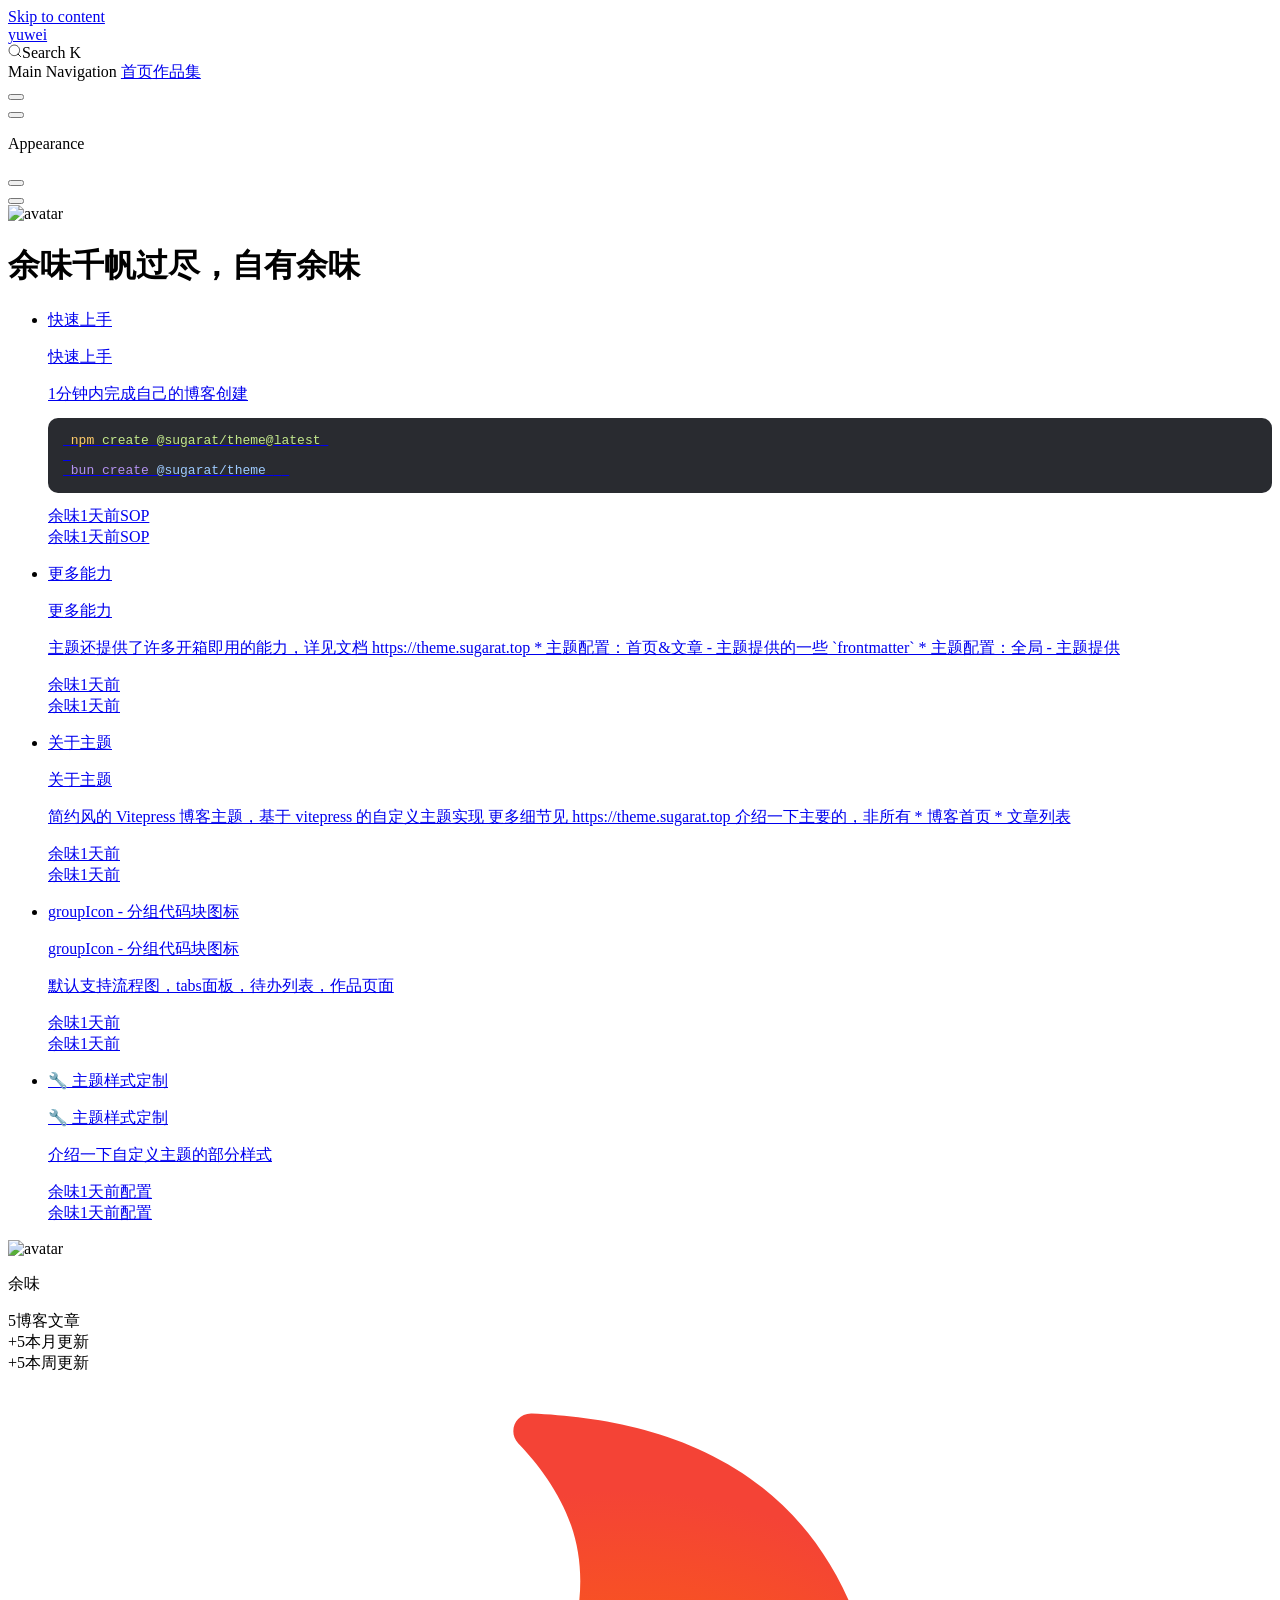
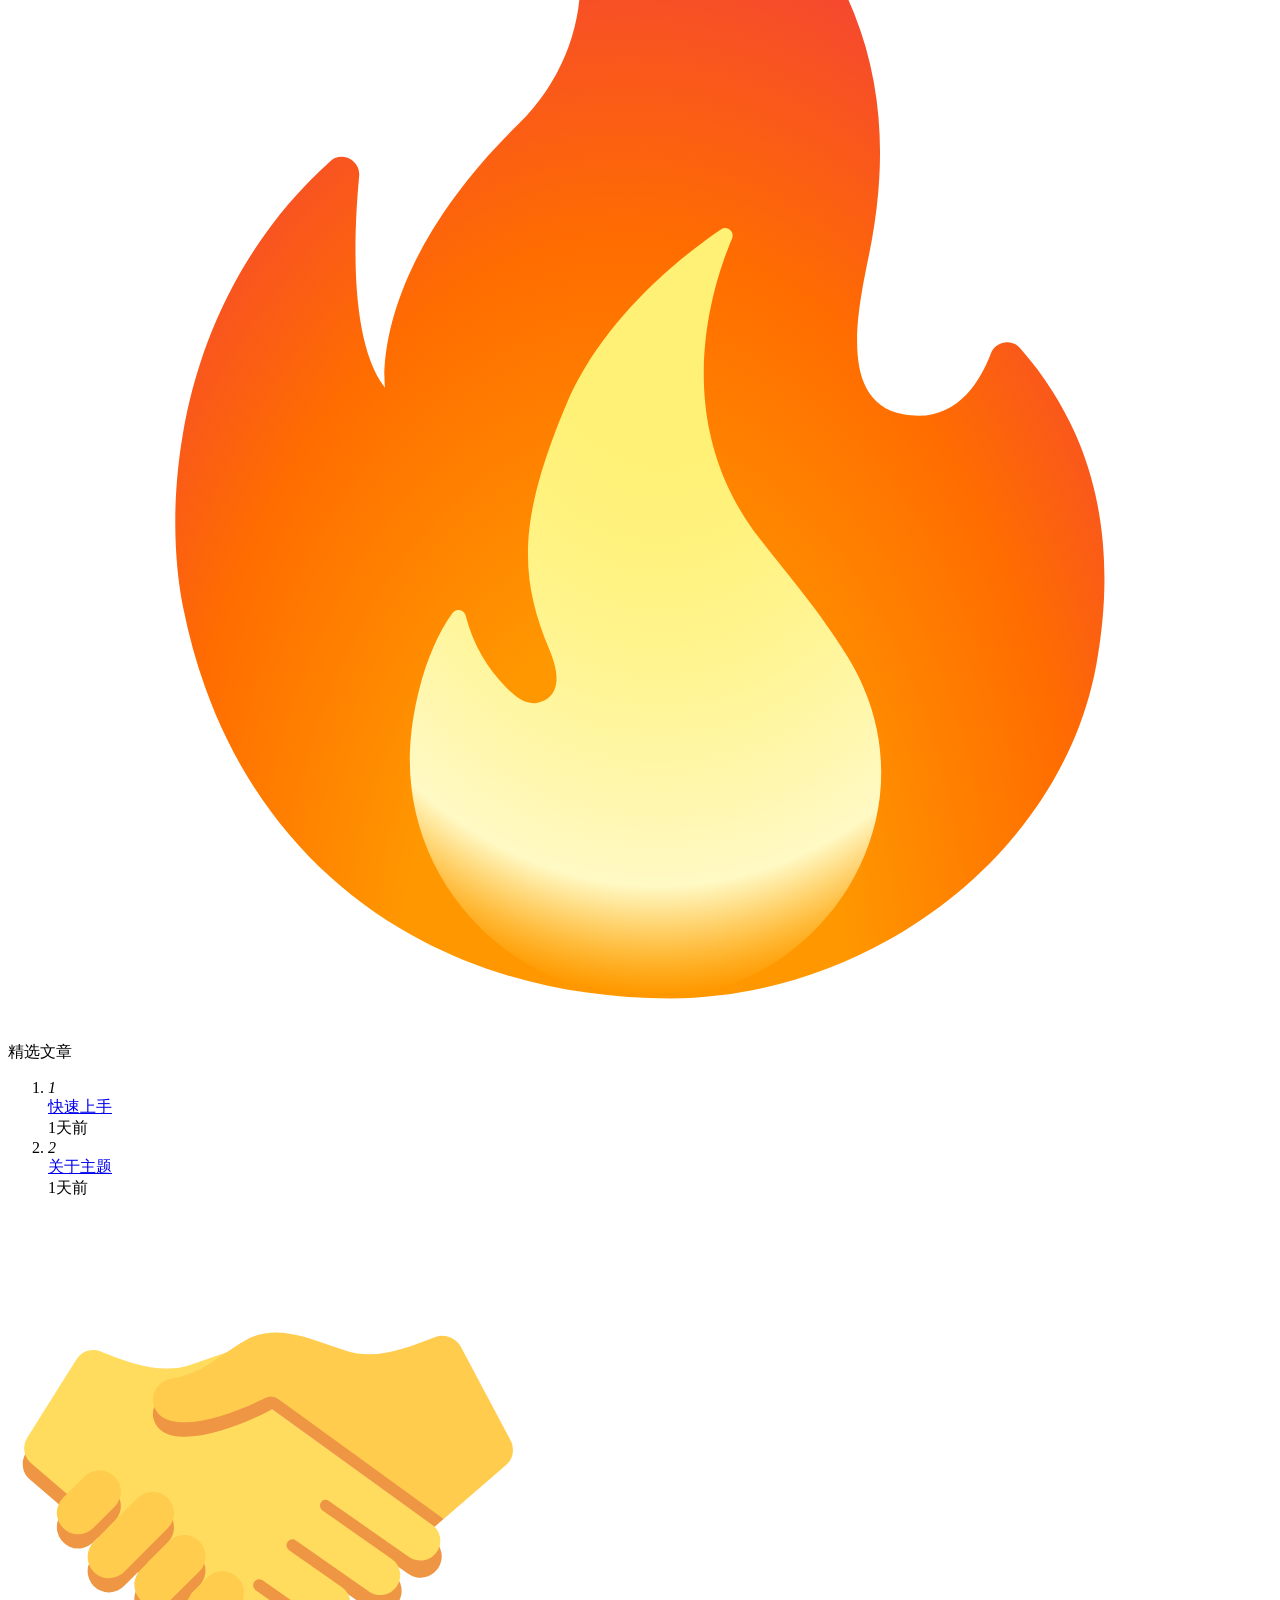
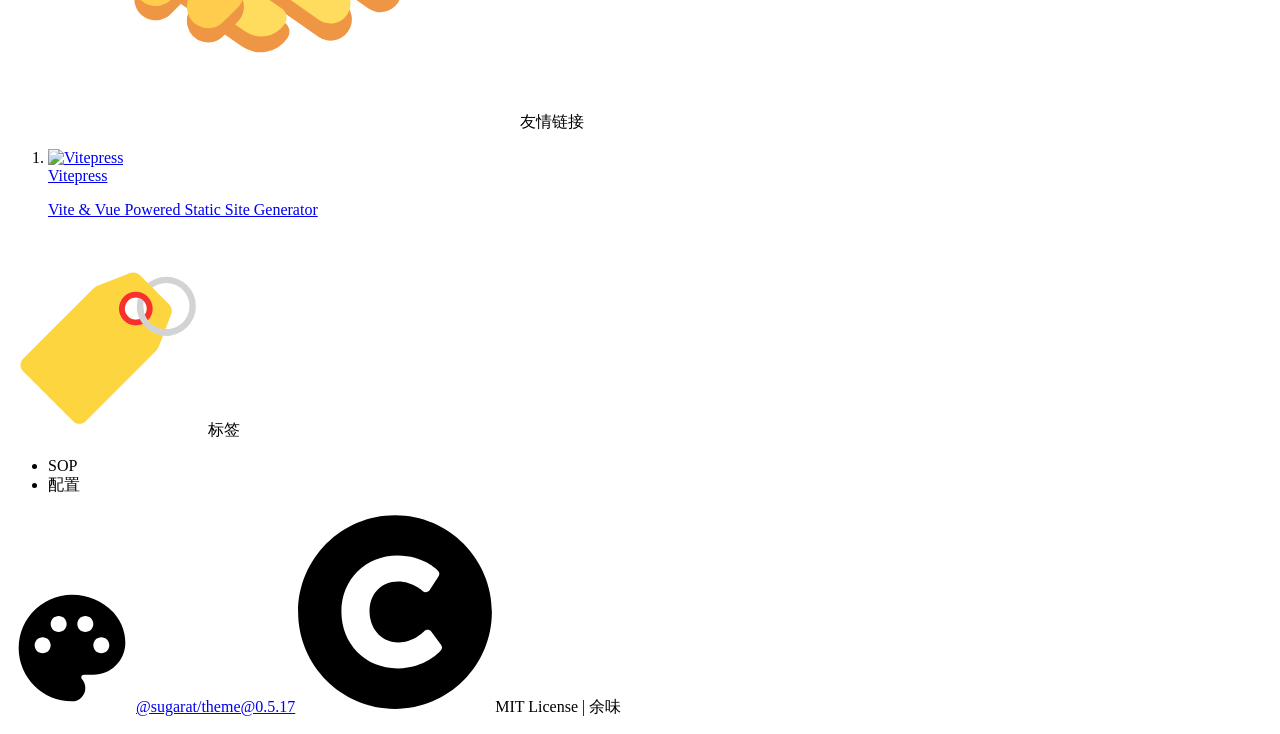
==== commit e3483bc6: "thrid" ====
--- a/index.html
+++ b/index.html
@@ -6,7 +6,7 @@
     <title>yuwei</title>
     <meta name="description" content="余味的博客主题，基于 vitepress 实现">
     <meta name="generator" content="VitePress v2.0.0-alpha.16">
-    <link rel="preload stylesheet" href="/blog/assets/style.BF884990.css" as="style">
+    <link rel="preload stylesheet" href="/blog/assets/style.BR3lkDhy.css" as="style">
     <link rel="preload stylesheet" href="/blog/vp-icons.css" as="style">
     
     <script type="module" src="/blog/assets/app.ulVUwZvS.js"></script>
@@ -23,7 +23,7 @@
   <body>
     <div id="app"><div class="Layout blog-theme-layout" data-v-bc601c48 data-v-7a3acb4a><!--[--><!--[--><!--]--><!----><!--]--><!--[--><span tabindex="-1" data-v-331ec75c></span><a href="#VPContent" class="VPSkipLink visually-hidden" data-v-331ec75c>Skip to content</a><!--]--><!----><header class="VPNav" data-v-7a3acb4a data-v-9f75dce3><div class="VPNavBar home top" data-v-9f75dce3 data-v-9ca1369d><div class="wrapper" data-v-9ca1369d><div class="container" data-v-9ca1369d><div class="title" data-v-9ca1369d><div class="VPNavBarTitle" data-v-9ca1369d data-v-1e38c6bc><a class="title" href="/blog/" data-v-1e38c6bc><!--[--><!--]--><!--[--><img class="VPImage logo" src="/blog/logo.png" alt data-v-8426fc1a><!--]--><span data-v-1e38c6bc>yuwei</span><!--[--><!--]--></a></div></div><div class="content" data-v-9ca1369d><div class="content-body" data-v-9ca1369d><!--[--><!--]--><div class="blog-search search" data-pagefind-ignore="all" data-v-9ca1369d data-v-6b59925d><div class="nav-search-btn-wait" data-v-6b59925d><span data-v-6b59925d><svg width="14" height="14" viewBox="0 0 20 20" data-v-6b59925d><path d="M14.386 14.386l4.0877 4.0877-4.0877-4.0877c-2.9418 2.9419-7.7115 2.9419-10.6533 0-2.9419-2.9418-2.9419-7.7115 0-10.6533 2.9418-2.9419 7.7115-2.9419 10.6533 0 2.9419 2.9418 2.9419 7.7115 0 10.6533z" stroke="currentColor" fill="none" fill-rule="evenodd" stroke-linecap="round" stroke-linejoin="round" data-v-6b59925d></path></svg></span><span class="search-tip" data-v-6b59925d>Search</span><span class="metaKey" data-v-6b59925d> K </span></div><!----></div><nav aria-labelledby="main-nav-aria-label" class="VPNavBarMenu menu" data-v-9ca1369d data-v-39714824><span id="main-nav-aria-label" class="visually-hidden" data-v-39714824> Main Navigation </span><!--[--><!--[--><a class="VPLink link VPNavBarMenuLink active" href="/blog/" tabindex="0" data-v-39714824 data-v-52a1d768><!--[--><span data-v-52a1d768>首页</span><!--]--></a><!--]--><!--[--><a class="VPLink link VPNavBarMenuLink" href="/blog/works.html" tabindex="0" data-v-39714824 data-v-52a1d768><!--[--><span data-v-52a1d768>作品集</span><!--]--></a><!--]--><!--]--></nav><!----><div class="VPNavBarAppearance appearance" data-v-9ca1369d data-v-6c893767><button class="VPSwitch VPSwitchAppearance" type="button" role="switch" title aria-checked="false" data-v-6c893767 data-v-5337faa4 data-v-1d5665e3><span class="check" data-v-1d5665e3><span class="icon" data-v-1d5665e3><!--[--><span class="vpi-sun sun" data-v-5337faa4></span><span class="vpi-moon moon" data-v-5337faa4></span><!--]--></span></span></button></div><div class="VPSocialLinks VPNavBarSocialLinks social-links" data-v-9ca1369d data-v-0394ad82 data-v-d07f11e6><!--[--><!--]--></div><div class="VPFlyout VPNavBarExtra extra" data-v-9ca1369d data-v-bf2fac68 data-v-42cb505d><button type="button" class="button" aria-haspopup="true" aria-expanded="false" aria-label="extra navigation" data-v-42cb505d><span class="vpi-more-horizontal icon" data-v-42cb505d></span></button><div class="menu" data-v-42cb505d><div class="VPMenu" data-v-42cb505d data-v-25a6cce8><!----><!--[--><!--[--><!----><div class="group" data-v-bf2fac68><div class="item appearance" data-v-bf2fac68><p class="label" data-v-bf2fac68>Appearance</p><div class="appearance-action" data-v-bf2fac68><button class="VPSwitch VPSwitchAppearance" type="button" role="switch" title aria-checked="false" data-v-bf2fac68 data-v-5337faa4 data-v-1d5665e3><span class="check" data-v-1d5665e3><span class="icon" data-v-1d5665e3><!--[--><span class="vpi-sun sun" data-v-5337faa4></span><span class="vpi-moon moon" data-v-5337faa4></span><!--]--></span></span></button></div></div></div><div class="group" data-v-bf2fac68><div class="item social-links" data-v-bf2fac68><div class="VPSocialLinks social-links-list" data-v-bf2fac68 data-v-d07f11e6><!--[--><!--]--></div></div></div><!--]--><!--]--></div></div></div><!--[--><!--]--><button type="button" class="VPNavBarHamburger hamburger" aria-label="mobile navigation" aria-expanded="false" aria-controls="VPNavScreen" data-v-9ca1369d data-v-e5dd9c1c><span class="container" data-v-e5dd9c1c><span class="top" data-v-e5dd9c1c></span><span class="middle" data-v-e5dd9c1c></span><span class="bottom" data-v-e5dd9c1c></span></span></button></div></div></div></div><div class="divider" data-v-9ca1369d><div class="divider-line" data-v-9ca1369d></div></div></div><!----></header><!----><!----><div class="VPContent is-home" id="VPContent" data-v-7a3acb4a data-v-c87f25bf><div class="VPHome" data-v-c87f25bf data-v-8b561e3d><!--[--><!--[--><!--[--><!--[--><!--]--><div class="home" data-v-bc601c48><div class="blog-home-header-avatar" data-v-bc601c48 style="" data-v-b60f5bb3><img src="/blog/logo.png" alt="avatar" data-v-b60f5bb3></div><div class="header-banner" data-v-bc601c48><div data-v-bc601c48 data-v-d88e6976><h1 data-v-d88e6976><span class="name" data-v-d88e6976>余味</span><span class="motto" style="" data-v-d88e6976>千帆过尽，自有余味</span></h1><div class="inspiring-wrapper" data-v-d88e6976><h2 style="display:none;" data-v-d88e6976></h2></div></div></div><div class="content-wrapper" data-v-bc601c48><div class="blog-list-wrapper" data-v-bc601c48><!--[--><ul data-pagefind-ignore="all" data-v-cf443f07><!--[--><li data-v-cf443f07><a class="blog-item" href="/blog/sop/quickStart.html" data-v-cf443f07 data-v-8978648c><i class="pin" style="" data-v-8978648c></i><p class="title mobile-visible" data-v-8978648c>快速上手</p><div class="info-container" data-v-8978648c><div class="info-part" data-v-8978648c><p class="title pc-visible" data-v-8978648c><span data-v-8978648c>快速上手</span></p><p class="description" style="display:none;" data-v-8978648c>1分钟内完成自己的博客创建</p><div class="description-html" data-v-8978648c> <span style="color:var(--description-font-color);">1分钟内完成自己的博客创建</span> <pre style="background-color: #292b30; padding: 15px; border-radius: 10px;" class="shiki material-theme-palenight"><code> <span class="line"><span style="color:#FFCB6B;">npm</span><span style="color:#A6ACCD;"> </span><span style="color:#C3E88D;">create</span><span style="color:#A6ACCD;"> </span><span style="color:#C3E88D;">@sugarat/theme@latest</span></span> <br/> <br/> <span class="line"><span style="color:#B392F0;">bun create</span><span style="color:#E1E4E8;"> </span><span style="color:#9ECBFF;">@sugarat/theme</span><span style="color:#E1E4E8;"> </span></span> </code> </pre></div><div class="badge-list pc-visible" data-v-8978648c><span class="split" style="" data-v-8978648c>余味</span><span class="split" data-v-8978648c>1天前</span><span class="split" data-v-8978648c>SOP</span></div></div><div class="cover-img" style="background-image:url(https://img.cdn.sugarat.top/mdImg/MTY4OTQyMDE1NTcxMA==689420155710~fmt.webp);" data-v-8978648c></div></div><div class="badge-list mobile-visible" data-v-8978648c><span class="split" style="" data-v-8978648c>余味</span><span class="split" data-v-8978648c>1天前</span><span class="split" data-v-8978648c>SOP</span></div></a></li><li data-v-cf443f07><a class="blog-item" href="/blog/sop/more.html" data-v-cf443f07 data-v-8978648c><i class="pin" style="" data-v-8978648c></i><p class="title mobile-visible" data-v-8978648c>更多能力</p><div class="info-container" data-v-8978648c><div class="info-part" data-v-8978648c><p class="title pc-visible" data-v-8978648c><span data-v-8978648c>更多能力</span></p><p class="description" style="" data-v-8978648c>主题还提供了许多开箱即用的能力，详见文档 https://theme.sugarat.top
 * 主题配置：首页&amp;文章 - 主题提供的一些 `frontmatter`
-* 主题配置：全局 - 主题提供</p><!----><div class="badge-list pc-visible" data-v-8978648c><span class="split" style="" data-v-8978648c>余味</span><span class="split" data-v-8978648c>23小时前</span><!----></div></div><div class="cover-img" style="background-image:url();display:none;" data-v-8978648c></div></div><div class="badge-list mobile-visible" data-v-8978648c><span class="split" style="" data-v-8978648c>余味</span><span class="split" data-v-8978648c>23小时前</span><!----></div></a></li><li data-v-cf443f07><a class="blog-item" href="/blog/about.html" data-v-cf443f07 data-v-8978648c><i class="pin" style="display:none;" data-v-8978648c></i><p class="title mobile-visible" data-v-8978648c>关于主题</p><div class="info-container" data-v-8978648c><div class="info-part" data-v-8978648c><p class="title pc-visible" data-v-8978648c><span data-v-8978648c>关于主题</span></p><p class="description" style="" data-v-8978648c>简约风的 Vitepress 博客主题，基于 vitepress 的自定义主题实现
+* 主题配置：全局 - 主题提供</p><!----><div class="badge-list pc-visible" data-v-8978648c><span class="split" style="" data-v-8978648c>余味</span><span class="split" data-v-8978648c>1天前</span><!----></div></div><div class="cover-img" style="background-image:url();display:none;" data-v-8978648c></div></div><div class="badge-list mobile-visible" data-v-8978648c><span class="split" style="" data-v-8978648c>余味</span><span class="split" data-v-8978648c>1天前</span><!----></div></a></li><li data-v-cf443f07><a class="blog-item" href="/blog/about.html" data-v-cf443f07 data-v-8978648c><i class="pin" style="display:none;" data-v-8978648c></i><p class="title mobile-visible" data-v-8978648c>关于主题</p><div class="info-container" data-v-8978648c><div class="info-part" data-v-8978648c><p class="title pc-visible" data-v-8978648c><span data-v-8978648c>关于主题</span></p><p class="description" style="" data-v-8978648c>简约风的 Vitepress 博客主题，基于 vitepress 的自定义主题实现
 更多细节见 https://theme.sugarat.top
 介绍一下主要的，非所有
 * 博客首页
@@ -88,7 +88,7 @@
 <title>主题</title>
 <path d="M12 2C6.49 2 2 6.49 2 12s4.49 10 10 10a2.5 2.5 0 0 0 2.5-2.5c0-.61-.23-1.2-.64-1.67a.528.528 0 0 1-.13-.33c0-.28.22-.5.5-.5H16c3.31 0 6-2.69 6-6c0-4.96-4.49-9-10-9zm5.5 11c-.83 0-1.5-.67-1.5-1.5s.67-1.5 1.5-1.5s1.5.67 1.5 1.5s-.67 1.5-1.5 1.5zm-3-4c-.83 0-1.5-.67-1.5-1.5S13.67 6 14.5 6s1.5.67 1.5 1.5S15.33 9 14.5 9zM5 11.5c0-.83.67-1.5 1.5-1.5s1.5.67 1.5 1.5S7.33 13 6.5 13S5 12.33 5 11.5zm6-4c0 .83-.67 1.5-1.5 1.5S8 8.33 8 7.5S8.67 6 9.5 6s1.5.67 1.5 1.5z"/>
 </svg></i><a href="https://theme.sugarat.top/" target="_blank" rel="noopener noreferrer" data-v-ec98dacf>@sugarat/theme@0.5.17</a></span><!--]--><!--[--><span class="footer-item" data-v-ec98dacf><i data-v-ec98dacf><svg t="1695543755857" class="icon" viewBox="0 0 1024 1024" version="1.1" xmlns="http://www.w3.org/2000/svg" p-id="89399" width="200" height="200"><path d="M512 16C238.066 16 16 238.066 16 512s222.066 496 496 496 496-222.066 496-496S785.934 16 512 16z m234.268 693.506c-3.184 3.734-79.552 91.462-219.702 91.462-169.384 0-288.968-126.52-288.968-291.134 0-162.606 124.008-286.802 287.524-286.802 133.914 0 203.93 74.63 206.844 77.808a24 24 0 0 1 2.476 29.246l-44.76 69.31c-8.098 12.534-25.548 14.702-36.468 4.59-0.466-0.428-53.058-47.76-123.76-47.76-92.232 0-147.832 67.15-147.832 152.164 0 79.204 51.028 159.384 148.554 159.384 77.394 0 130.56-56.676 131.088-57.25 10.264-11.13 28.118-10.066 37.016 2.106l49.094 67.144a24.002 24.002 0 0 1-1.106 29.732z" p-id="89400"></path></svg></i><span data-v-ec98dacf>MIT License | 余味</span></span><!--]--><!--]--></p><!--[--><!--]--><!--]--><!--]--></footer><!--[--><!--]--><!--]--></div></div>
-    <script>window.__VP_HASH_MAP__=JSON.parse("{\"about.md\":\"CF7-Ff1q\",\"index.md\":\"DPIjhUsw\",\"sop_component.md\":\"De_7dmBK\",\"sop_more.md\":\"C06wJQmS\",\"sop_quickstart.md\":\"cyvtbbdZ\",\"sop_style.md\":\"DQDBWx5W\"}");window.__VP_SITE_DATA__=JSON.parse("{\"lang\":\"zh-cn\",\"dir\":\"ltr\",\"title\":\"yuwei\",\"description\":\"余味的博客主题，基于 vitepress 实现\",\"base\":\"/blog/\",\"head\":[],\"router\":{\"prefetchLinks\":true},\"appearance\":true,\"themeConfig\":{\"blog\":{\"pagesData\":[{\"route\":\"/about\",\"meta\":{\"sticky\":1,\"title\":\"关于主题\",\"date\":\"2026/04/16 06:13:35\",\"tag\":[],\"description\":\"简约风的 Vitepress 博客主题，基于 vitepress 的自定义主题实现\\n更多细节见 https://theme.sugarat.top\\n介绍一下主要的，非所有\\n* 博客首页\\n* 文章列表\\n\",\"cover\":\"https://img.cdn.sugarat.top/mdImg/MTY3MzE3MDUxOTMwMw==673170519303~fmt.webp\"}},{\"route\":\"/sop/component\",\"meta\":{\"description\":\"默认支持流程图，tabs面板，待办列表，作品页面\",\"title\":\"groupIcon - 分组代码块图标\",\"date\":\"2026/04/16 06:13:35\",\"tag\":[],\"cover\":\"https://cdn.upyun.sugarat.top/mdImg/sugar/d1ece3bc3ff5ee15bb5401b0d20da266\"}},{\"route\":\"/sop/more\",\"meta\":{\"top\":3,\"title\":\"更多能力\",\"date\":\"2026/04/17 05:16:44\",\"tag\":[],\"description\":\"主题还提供了许多开箱即用的能力，详见文档 https://theme.sugarat.top\\n* 主题配置：首页&文章 - 主题提供的一些 `frontmatter`\\n* 主题配置：全局 - 主题提供\",\"cover\":\"\"}},{\"route\":\"/sop/quickStart\",\"meta\":{\"sticky\":999,\"description\":\"1分钟内完成自己的博客创建\",\"descriptionHTML\":\" <span style=\\\"color:var(--description-font-color);\\\">1分钟内完成自己的博客创建</span> <pre style=\\\"background-color: #292b30; padding: 15px; border-radius: 10px;\\\" class=\\\"shiki material-theme-palenight\\\"><code> <span class=\\\"line\\\"><span style=\\\"color:#FFCB6B;\\\">npm</span><span style=\\\"color:#A6ACCD;\\\"> </span><span style=\\\"color:#C3E88D;\\\">create</span><span style=\\\"color:#A6ACCD;\\\"> </span><span style=\\\"color:#C3E88D;\\\">@sugarat/theme@latest</span></span> <br/> <br/> <span class=\\\"line\\\"><span style=\\\"color:#B392F0;\\\">bun create</span><span style=\\\"color:#E1E4E8;\\\"> </span><span style=\\\"color:#9ECBFF;\\\">@sugarat/theme</span><span style=\\\"color:#E1E4E8;\\\"> </span></span> </code> </pre>\",\"tag\":[\"SOP\"],\"top\":1,\"sidebar\":false,\"title\":\"快速上手\",\"date\":\"2026/04/16 06:13:35\",\"cover\":\"https://img.cdn.sugarat.top/mdImg/MTY4OTQyMDE1NTcxMA==689420155710~fmt.webp\"}},{\"route\":\"/sop/style\",\"meta\":{\"description\":\"介绍一下自定义主题的部分样式\",\"title\":\"🔧 主题样式定制\",\"readingTime\":false,\"tag\":[\"配置\"],\"recommend\":3,\"date\":\"2026/04/16 06:13:35\",\"cover\":\"https://img.cdn.sugarat.top/mdImg/MTY3Njk5MTAzODkzOQ==676991038939~fmt.webp\"}}],\"oml2d\":{\"mobileDisplay\":true,\"models\":[{\"path\":\"https://registry.npmmirror.com/oml2d-models/latest/files/models/Senko_Normals/senko.model3.json\"}]},\"footer\":{\"copyright\":\"MIT License | 余味\"},\"themeColor\":\"el-red\",\"author\":\"余味\",\"friend\":[{\"nickname\":\"Vitepress\",\"des\":\"Vite & Vue Powered Static Site Generator\",\"avatar\":\"https://vitepress.dev/vitepress-logo-large.webp\",\"url\":\"https://vitepress.dev/\"}],\"mermaid\":false},\"sidebar\":[{\"text\":\"\",\"items\":[]}],\"outline\":{\"level\":[2,3],\"label\":\"目录\"},\"returnToTopLabel\":\"回到顶部\",\"sidebarMenuLabel\":\"相关文章\",\"lastUpdatedText\":\"上次更新于\",\"logo\":\"/logo.png\",\"nav\":[{\"text\":\"首页\",\"link\":\"/\"},{\"text\":\"作品集\",\"link\":\"/works.md\"}],\"socialLinks\":[]},\"locales\":{},\"scrollOffset\":134,\"cleanUrls\":false,\"additionalConfig\":{}}");</script>
+    <script>window.__VP_HASH_MAP__=JSON.parse("{\"about.md\":\"CF7-Ff1q\",\"index.md\":\"DPIjhUsw\",\"sop_component.md\":\"De_7dmBK\",\"sop_more.md\":\"C06wJQmS\",\"sop_quickstart.md\":\"cyvtbbdZ\",\"sop_style.md\":\"DQDBWx5W\"}");window.__VP_SITE_DATA__=JSON.parse("{\"lang\":\"zh-cn\",\"dir\":\"ltr\",\"title\":\"yuwei\",\"description\":\"余味的博客主题，基于 vitepress 实现\",\"base\":\"/blog/\",\"head\":[],\"router\":{\"prefetchLinks\":true},\"appearance\":true,\"themeConfig\":{\"blog\":{\"pagesData\":[{\"route\":\"/about\",\"meta\":{\"sticky\":1,\"title\":\"关于主题\",\"date\":\"2026/04/16 06:13:35\",\"tag\":[],\"description\":\"简约风的 Vitepress 博客主题，基于 vitepress 的自定义主题实现\\n更多细节见 https://theme.sugarat.top\\n介绍一下主要的，非所有\\n* 博客首页\\n* 文章列表\\n\",\"cover\":\"https://img.cdn.sugarat.top/mdImg/MTY3MzE3MDUxOTMwMw==673170519303~fmt.webp\"}},{\"route\":\"/sop/component\",\"meta\":{\"description\":\"默认支持流程图，tabs面板，待办列表，作品页面\",\"title\":\"groupIcon - 分组代码块图标\",\"date\":\"2026/04/16 06:13:35\",\"tag\":[],\"cover\":\"https://cdn.upyun.sugarat.top/mdImg/sugar/d1ece3bc3ff5ee15bb5401b0d20da266\"}},{\"route\":\"/sop/more\",\"meta\":{\"top\":3,\"title\":\"更多能力\",\"date\":\"2026/04/17 05:16:44\",\"tag\":[],\"description\":\"主题还提供了许多开箱即用的能力，详见文档 https://theme.sugarat.top\\n* 主题配置：首页&文章 - 主题提供的一些 `frontmatter`\\n* 主题配置：全局 - 主题提供\",\"cover\":\"\"}},{\"route\":\"/sop/quickStart\",\"meta\":{\"sticky\":999,\"description\":\"1分钟内完成自己的博客创建\",\"descriptionHTML\":\" <span style=\\\"color:var(--description-font-color);\\\">1分钟内完成自己的博客创建</span> <pre style=\\\"background-color: #292b30; padding: 15px; border-radius: 10px;\\\" class=\\\"shiki material-theme-palenight\\\"><code> <span class=\\\"line\\\"><span style=\\\"color:#FFCB6B;\\\">npm</span><span style=\\\"color:#A6ACCD;\\\"> </span><span style=\\\"color:#C3E88D;\\\">create</span><span style=\\\"color:#A6ACCD;\\\"> </span><span style=\\\"color:#C3E88D;\\\">@sugarat/theme@latest</span></span> <br/> <br/> <span class=\\\"line\\\"><span style=\\\"color:#B392F0;\\\">bun create</span><span style=\\\"color:#E1E4E8;\\\"> </span><span style=\\\"color:#9ECBFF;\\\">@sugarat/theme</span><span style=\\\"color:#E1E4E8;\\\"> </span></span> </code> </pre>\",\"tag\":[\"SOP\"],\"top\":1,\"sidebar\":false,\"title\":\"快速上手\",\"date\":\"2026/04/16 06:13:35\",\"cover\":\"https://img.cdn.sugarat.top/mdImg/MTY4OTQyMDE1NTcxMA==689420155710~fmt.webp\"}},{\"route\":\"/sop/style\",\"meta\":{\"description\":\"介绍一下自定义主题的部分样式\",\"title\":\"🔧 主题样式定制\",\"readingTime\":false,\"tag\":[\"配置\"],\"recommend\":3,\"date\":\"2026/04/16 06:13:35\",\"cover\":\"https://img.cdn.sugarat.top/mdImg/MTY3Njk5MTAzODkzOQ==676991038939~fmt.webp\"}}],\"oml2d\":{\"mobileDisplay\":true,\"models\":[{\"path\":\"https://registry.npmmirror.com/oml2d-models/latest/files/models/rem_2/model.json\"}]},\"footer\":{\"copyright\":\"MIT License | 余味\"},\"themeColor\":\"el-red\",\"author\":\"余味\",\"friend\":[{\"nickname\":\"Vitepress\",\"des\":\"Vite & Vue Powered Static Site Generator\",\"avatar\":\"https://vitepress.dev/vitepress-logo-large.webp\",\"url\":\"https://vitepress.dev/\"}],\"mermaid\":false},\"sidebar\":[{\"text\":\"\",\"items\":[]}],\"outline\":{\"level\":[2,3],\"label\":\"目录\"},\"returnToTopLabel\":\"回到顶部\",\"sidebarMenuLabel\":\"相关文章\",\"lastUpdatedText\":\"上次更新于\",\"logo\":\"/logo.png\",\"nav\":[{\"text\":\"首页\",\"link\":\"/\"},{\"text\":\"作品集\",\"link\":\"/works.md\"}],\"socialLinks\":[]},\"locales\":{},\"scrollOffset\":134,\"cleanUrls\":false,\"additionalConfig\":{}}");</script>
     
   </body>
 </html>
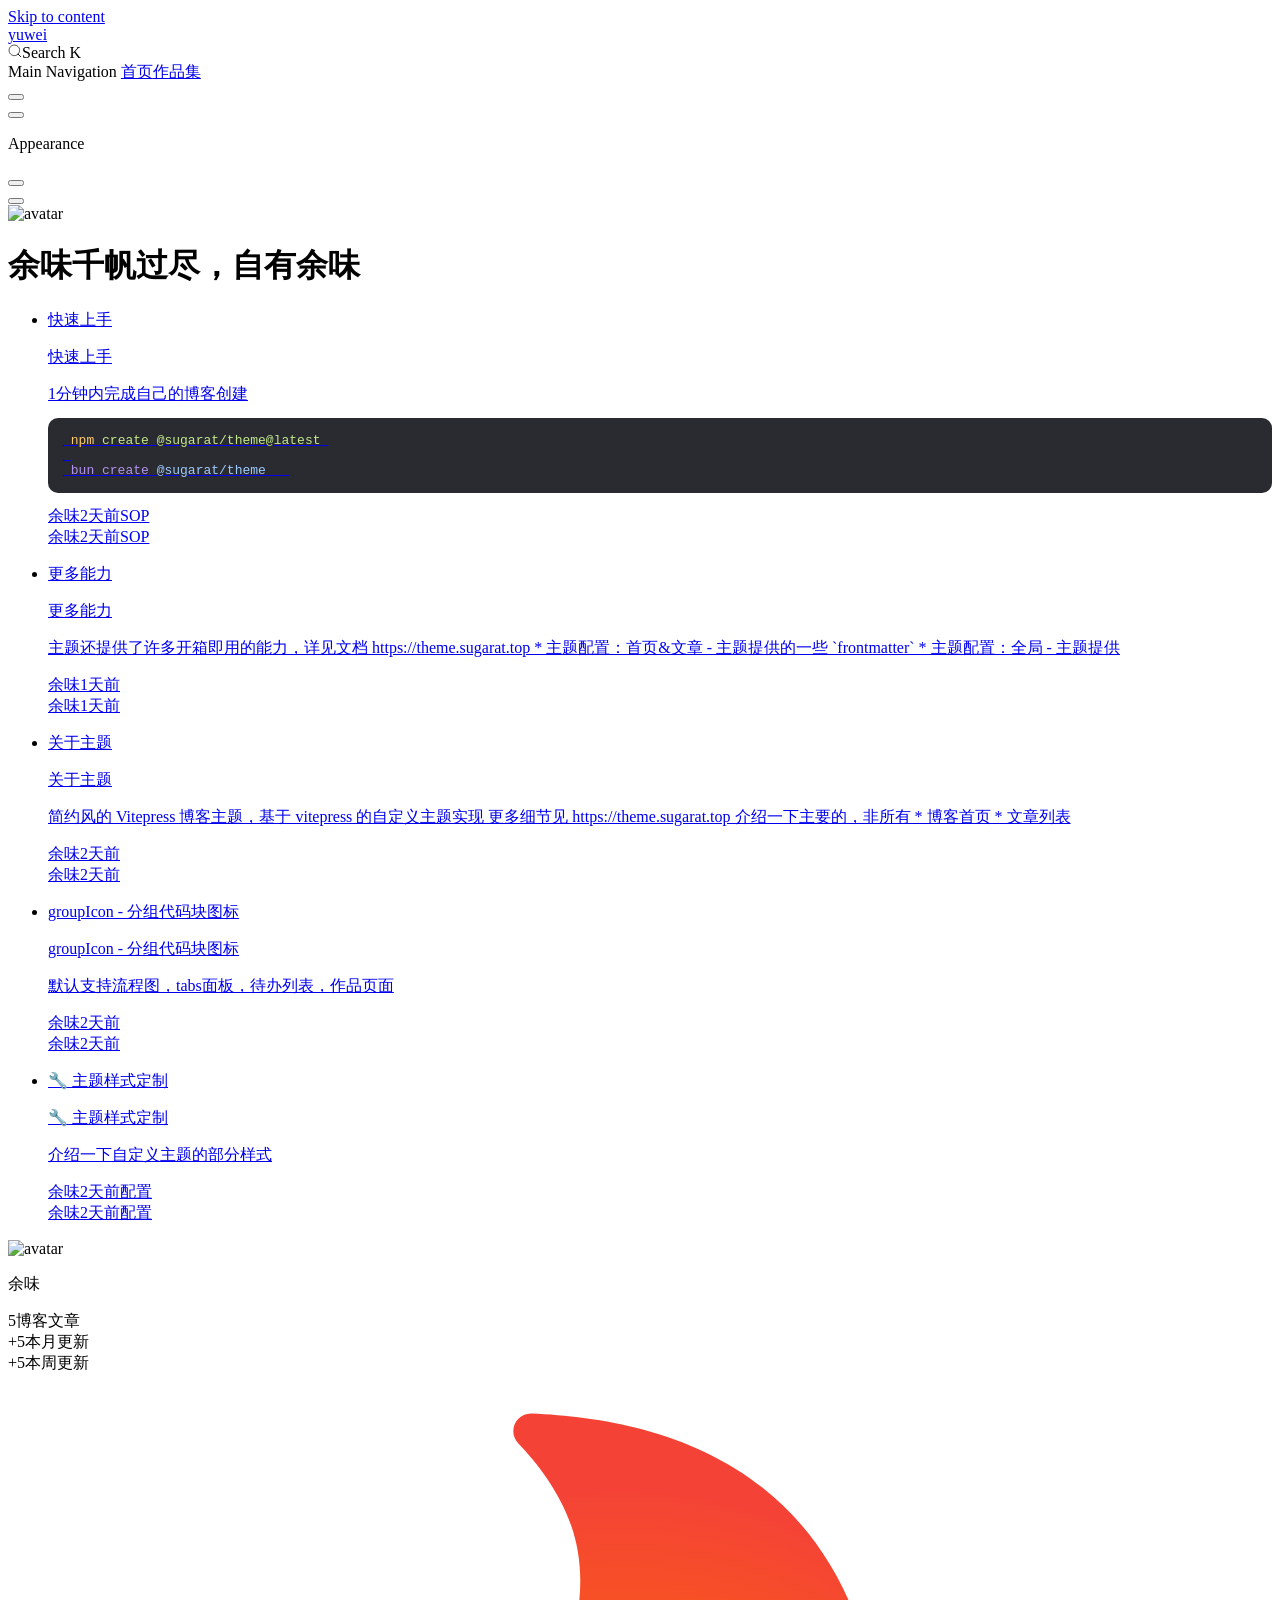
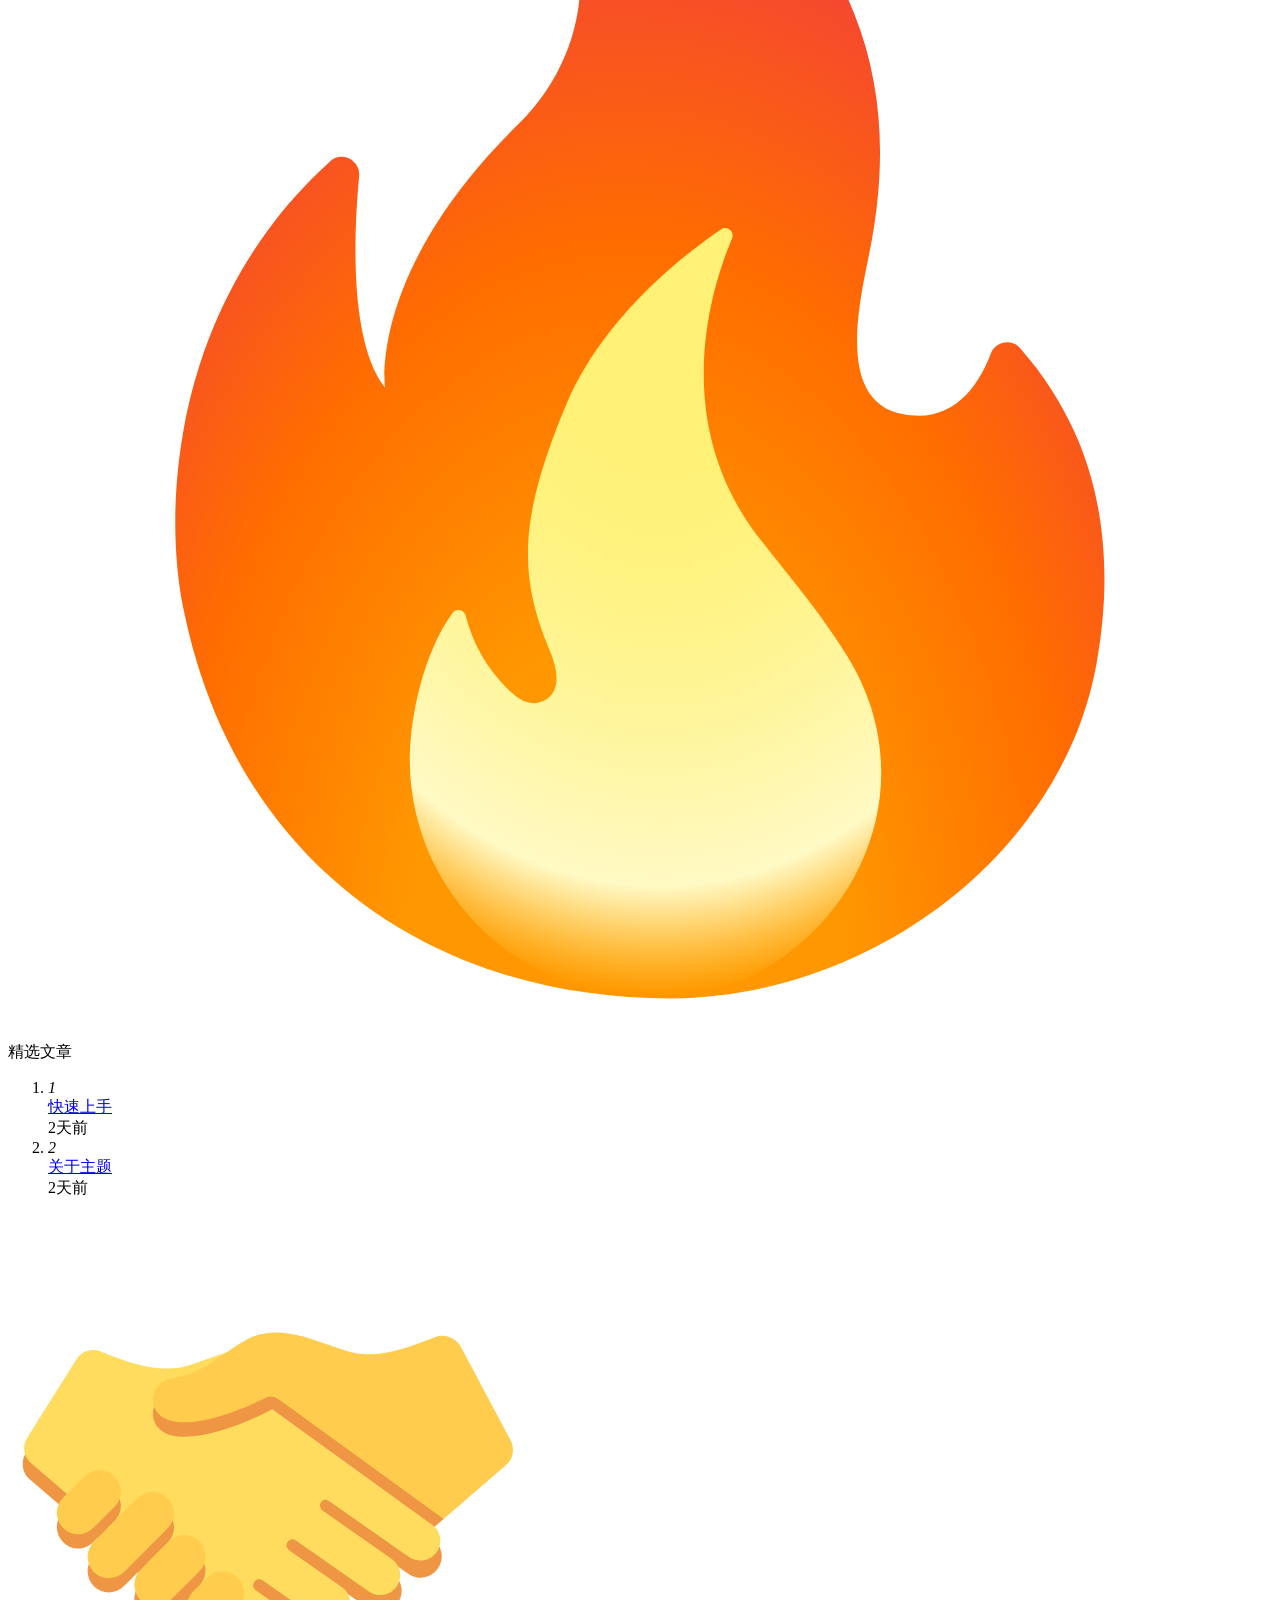
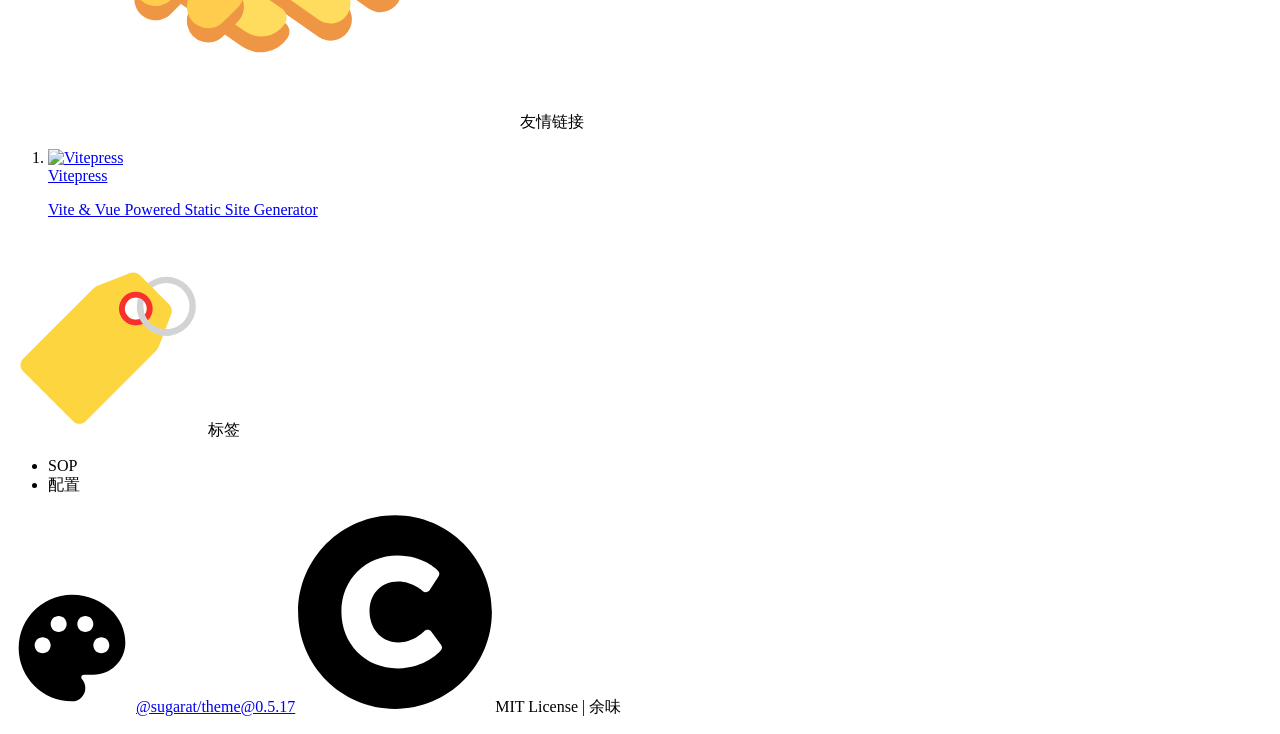
==== commit 8d862314: "123" ====
--- a/index.html
+++ b/index.html
@@ -6,7 +6,7 @@
     <title>yuwei</title>
     <meta name="description" content="余味的博客主题，基于 vitepress 实现">
     <meta name="generator" content="VitePress v2.0.0-alpha.16">
-    <link rel="preload stylesheet" href="/blog/assets/style.BR3lkDhy.css" as="style">
+    <link rel="preload stylesheet" href="/blog/assets/style.BF884990.css" as="style">
     <link rel="preload stylesheet" href="/blog/vp-icons.css" as="style">
     
     <script type="module" src="/blog/assets/app.ulVUwZvS.js"></script>
@@ -21,14 +21,14 @@
     <script>const load=()=>{import("/blog/pagefind/pagefind.js").then(e=>{window.__pagefind__=e,e.init()}).catch(()=>{})};window.requestIdleCallback?window.requestIdleCallback(load):setTimeout(load,0);</script>
   </head>
   <body>
-    <div id="app"><div class="Layout blog-theme-layout" data-v-bc601c48 data-v-7a3acb4a><!--[--><!--[--><!--]--><!----><!--]--><!--[--><span tabindex="-1" data-v-331ec75c></span><a href="#VPContent" class="VPSkipLink visually-hidden" data-v-331ec75c>Skip to content</a><!--]--><!----><header class="VPNav" data-v-7a3acb4a data-v-9f75dce3><div class="VPNavBar home top" data-v-9f75dce3 data-v-9ca1369d><div class="wrapper" data-v-9ca1369d><div class="container" data-v-9ca1369d><div class="title" data-v-9ca1369d><div class="VPNavBarTitle" data-v-9ca1369d data-v-1e38c6bc><a class="title" href="/blog/" data-v-1e38c6bc><!--[--><!--]--><!--[--><img class="VPImage logo" src="/blog/logo.png" alt data-v-8426fc1a><!--]--><span data-v-1e38c6bc>yuwei</span><!--[--><!--]--></a></div></div><div class="content" data-v-9ca1369d><div class="content-body" data-v-9ca1369d><!--[--><!--]--><div class="blog-search search" data-pagefind-ignore="all" data-v-9ca1369d data-v-6b59925d><div class="nav-search-btn-wait" data-v-6b59925d><span data-v-6b59925d><svg width="14" height="14" viewBox="0 0 20 20" data-v-6b59925d><path d="M14.386 14.386l4.0877 4.0877-4.0877-4.0877c-2.9418 2.9419-7.7115 2.9419-10.6533 0-2.9419-2.9418-2.9419-7.7115 0-10.6533 2.9418-2.9419 7.7115-2.9419 10.6533 0 2.9419 2.9418 2.9419 7.7115 0 10.6533z" stroke="currentColor" fill="none" fill-rule="evenodd" stroke-linecap="round" stroke-linejoin="round" data-v-6b59925d></path></svg></span><span class="search-tip" data-v-6b59925d>Search</span><span class="metaKey" data-v-6b59925d> K </span></div><!----></div><nav aria-labelledby="main-nav-aria-label" class="VPNavBarMenu menu" data-v-9ca1369d data-v-39714824><span id="main-nav-aria-label" class="visually-hidden" data-v-39714824> Main Navigation </span><!--[--><!--[--><a class="VPLink link VPNavBarMenuLink active" href="/blog/" tabindex="0" data-v-39714824 data-v-52a1d768><!--[--><span data-v-52a1d768>首页</span><!--]--></a><!--]--><!--[--><a class="VPLink link VPNavBarMenuLink" href="/blog/works.html" tabindex="0" data-v-39714824 data-v-52a1d768><!--[--><span data-v-52a1d768>作品集</span><!--]--></a><!--]--><!--]--></nav><!----><div class="VPNavBarAppearance appearance" data-v-9ca1369d data-v-6c893767><button class="VPSwitch VPSwitchAppearance" type="button" role="switch" title aria-checked="false" data-v-6c893767 data-v-5337faa4 data-v-1d5665e3><span class="check" data-v-1d5665e3><span class="icon" data-v-1d5665e3><!--[--><span class="vpi-sun sun" data-v-5337faa4></span><span class="vpi-moon moon" data-v-5337faa4></span><!--]--></span></span></button></div><div class="VPSocialLinks VPNavBarSocialLinks social-links" data-v-9ca1369d data-v-0394ad82 data-v-d07f11e6><!--[--><!--]--></div><div class="VPFlyout VPNavBarExtra extra" data-v-9ca1369d data-v-bf2fac68 data-v-42cb505d><button type="button" class="button" aria-haspopup="true" aria-expanded="false" aria-label="extra navigation" data-v-42cb505d><span class="vpi-more-horizontal icon" data-v-42cb505d></span></button><div class="menu" data-v-42cb505d><div class="VPMenu" data-v-42cb505d data-v-25a6cce8><!----><!--[--><!--[--><!----><div class="group" data-v-bf2fac68><div class="item appearance" data-v-bf2fac68><p class="label" data-v-bf2fac68>Appearance</p><div class="appearance-action" data-v-bf2fac68><button class="VPSwitch VPSwitchAppearance" type="button" role="switch" title aria-checked="false" data-v-bf2fac68 data-v-5337faa4 data-v-1d5665e3><span class="check" data-v-1d5665e3><span class="icon" data-v-1d5665e3><!--[--><span class="vpi-sun sun" data-v-5337faa4></span><span class="vpi-moon moon" data-v-5337faa4></span><!--]--></span></span></button></div></div></div><div class="group" data-v-bf2fac68><div class="item social-links" data-v-bf2fac68><div class="VPSocialLinks social-links-list" data-v-bf2fac68 data-v-d07f11e6><!--[--><!--]--></div></div></div><!--]--><!--]--></div></div></div><!--[--><!--]--><button type="button" class="VPNavBarHamburger hamburger" aria-label="mobile navigation" aria-expanded="false" aria-controls="VPNavScreen" data-v-9ca1369d data-v-e5dd9c1c><span class="container" data-v-e5dd9c1c><span class="top" data-v-e5dd9c1c></span><span class="middle" data-v-e5dd9c1c></span><span class="bottom" data-v-e5dd9c1c></span></span></button></div></div></div></div><div class="divider" data-v-9ca1369d><div class="divider-line" data-v-9ca1369d></div></div></div><!----></header><!----><!----><div class="VPContent is-home" id="VPContent" data-v-7a3acb4a data-v-c87f25bf><div class="VPHome" data-v-c87f25bf data-v-8b561e3d><!--[--><!--[--><!--[--><!--[--><!--]--><div class="home" data-v-bc601c48><div class="blog-home-header-avatar" data-v-bc601c48 style="" data-v-b60f5bb3><img src="/blog/logo.png" alt="avatar" data-v-b60f5bb3></div><div class="header-banner" data-v-bc601c48><div data-v-bc601c48 data-v-d88e6976><h1 data-v-d88e6976><span class="name" data-v-d88e6976>余味</span><span class="motto" style="" data-v-d88e6976>千帆过尽，自有余味</span></h1><div class="inspiring-wrapper" data-v-d88e6976><h2 style="display:none;" data-v-d88e6976></h2></div></div></div><div class="content-wrapper" data-v-bc601c48><div class="blog-list-wrapper" data-v-bc601c48><!--[--><ul data-pagefind-ignore="all" data-v-cf443f07><!--[--><li data-v-cf443f07><a class="blog-item" href="/blog/sop/quickStart.html" data-v-cf443f07 data-v-8978648c><i class="pin" style="" data-v-8978648c></i><p class="title mobile-visible" data-v-8978648c>快速上手</p><div class="info-container" data-v-8978648c><div class="info-part" data-v-8978648c><p class="title pc-visible" data-v-8978648c><span data-v-8978648c>快速上手</span></p><p class="description" style="display:none;" data-v-8978648c>1分钟内完成自己的博客创建</p><div class="description-html" data-v-8978648c> <span style="color:var(--description-font-color);">1分钟内完成自己的博客创建</span> <pre style="background-color: #292b30; padding: 15px; border-radius: 10px;" class="shiki material-theme-palenight"><code> <span class="line"><span style="color:#FFCB6B;">npm</span><span style="color:#A6ACCD;"> </span><span style="color:#C3E88D;">create</span><span style="color:#A6ACCD;"> </span><span style="color:#C3E88D;">@sugarat/theme@latest</span></span> <br/> <br/> <span class="line"><span style="color:#B392F0;">bun create</span><span style="color:#E1E4E8;"> </span><span style="color:#9ECBFF;">@sugarat/theme</span><span style="color:#E1E4E8;"> </span></span> </code> </pre></div><div class="badge-list pc-visible" data-v-8978648c><span class="split" style="" data-v-8978648c>余味</span><span class="split" data-v-8978648c>1天前</span><span class="split" data-v-8978648c>SOP</span></div></div><div class="cover-img" style="background-image:url(https://img.cdn.sugarat.top/mdImg/MTY4OTQyMDE1NTcxMA==689420155710~fmt.webp);" data-v-8978648c></div></div><div class="badge-list mobile-visible" data-v-8978648c><span class="split" style="" data-v-8978648c>余味</span><span class="split" data-v-8978648c>1天前</span><span class="split" data-v-8978648c>SOP</span></div></a></li><li data-v-cf443f07><a class="blog-item" href="/blog/sop/more.html" data-v-cf443f07 data-v-8978648c><i class="pin" style="" data-v-8978648c></i><p class="title mobile-visible" data-v-8978648c>更多能力</p><div class="info-container" data-v-8978648c><div class="info-part" data-v-8978648c><p class="title pc-visible" data-v-8978648c><span data-v-8978648c>更多能力</span></p><p class="description" style="" data-v-8978648c>主题还提供了许多开箱即用的能力，详见文档 https://theme.sugarat.top
+    <div id="app"><div class="Layout blog-theme-layout" data-v-bc601c48 data-v-7a3acb4a><!--[--><!--[--><!--]--><!----><!--]--><!--[--><span tabindex="-1" data-v-331ec75c></span><a href="#VPContent" class="VPSkipLink visually-hidden" data-v-331ec75c>Skip to content</a><!--]--><!----><header class="VPNav" data-v-7a3acb4a data-v-9f75dce3><div class="VPNavBar home top" data-v-9f75dce3 data-v-9ca1369d><div class="wrapper" data-v-9ca1369d><div class="container" data-v-9ca1369d><div class="title" data-v-9ca1369d><div class="VPNavBarTitle" data-v-9ca1369d data-v-1e38c6bc><a class="title" href="/blog/" data-v-1e38c6bc><!--[--><!--]--><!--[--><img class="VPImage logo" src="/blog/logo.png" alt data-v-8426fc1a><!--]--><span data-v-1e38c6bc>yuwei</span><!--[--><!--]--></a></div></div><div class="content" data-v-9ca1369d><div class="content-body" data-v-9ca1369d><!--[--><!--]--><div class="blog-search search" data-pagefind-ignore="all" data-v-9ca1369d data-v-6b59925d><div class="nav-search-btn-wait" data-v-6b59925d><span data-v-6b59925d><svg width="14" height="14" viewBox="0 0 20 20" data-v-6b59925d><path d="M14.386 14.386l4.0877 4.0877-4.0877-4.0877c-2.9418 2.9419-7.7115 2.9419-10.6533 0-2.9419-2.9418-2.9419-7.7115 0-10.6533 2.9418-2.9419 7.7115-2.9419 10.6533 0 2.9419 2.9418 2.9419 7.7115 0 10.6533z" stroke="currentColor" fill="none" fill-rule="evenodd" stroke-linecap="round" stroke-linejoin="round" data-v-6b59925d></path></svg></span><span class="search-tip" data-v-6b59925d>Search</span><span class="metaKey" data-v-6b59925d> K </span></div><!----></div><nav aria-labelledby="main-nav-aria-label" class="VPNavBarMenu menu" data-v-9ca1369d data-v-39714824><span id="main-nav-aria-label" class="visually-hidden" data-v-39714824> Main Navigation </span><!--[--><!--[--><a class="VPLink link VPNavBarMenuLink active" href="/blog/" tabindex="0" data-v-39714824 data-v-52a1d768><!--[--><span data-v-52a1d768>首页</span><!--]--></a><!--]--><!--[--><a class="VPLink link VPNavBarMenuLink" href="/blog/works.html" tabindex="0" data-v-39714824 data-v-52a1d768><!--[--><span data-v-52a1d768>作品集</span><!--]--></a><!--]--><!--]--></nav><!----><div class="VPNavBarAppearance appearance" data-v-9ca1369d data-v-6c893767><button class="VPSwitch VPSwitchAppearance" type="button" role="switch" title aria-checked="false" data-v-6c893767 data-v-5337faa4 data-v-1d5665e3><span class="check" data-v-1d5665e3><span class="icon" data-v-1d5665e3><!--[--><span class="vpi-sun sun" data-v-5337faa4></span><span class="vpi-moon moon" data-v-5337faa4></span><!--]--></span></span></button></div><div class="VPSocialLinks VPNavBarSocialLinks social-links" data-v-9ca1369d data-v-0394ad82 data-v-d07f11e6><!--[--><!--]--></div><div class="VPFlyout VPNavBarExtra extra" data-v-9ca1369d data-v-bf2fac68 data-v-42cb505d><button type="button" class="button" aria-haspopup="true" aria-expanded="false" aria-label="extra navigation" data-v-42cb505d><span class="vpi-more-horizontal icon" data-v-42cb505d></span></button><div class="menu" data-v-42cb505d><div class="VPMenu" data-v-42cb505d data-v-25a6cce8><!----><!--[--><!--[--><!----><div class="group" data-v-bf2fac68><div class="item appearance" data-v-bf2fac68><p class="label" data-v-bf2fac68>Appearance</p><div class="appearance-action" data-v-bf2fac68><button class="VPSwitch VPSwitchAppearance" type="button" role="switch" title aria-checked="false" data-v-bf2fac68 data-v-5337faa4 data-v-1d5665e3><span class="check" data-v-1d5665e3><span class="icon" data-v-1d5665e3><!--[--><span class="vpi-sun sun" data-v-5337faa4></span><span class="vpi-moon moon" data-v-5337faa4></span><!--]--></span></span></button></div></div></div><div class="group" data-v-bf2fac68><div class="item social-links" data-v-bf2fac68><div class="VPSocialLinks social-links-list" data-v-bf2fac68 data-v-d07f11e6><!--[--><!--]--></div></div></div><!--]--><!--]--></div></div></div><!--[--><!--]--><button type="button" class="VPNavBarHamburger hamburger" aria-label="mobile navigation" aria-expanded="false" aria-controls="VPNavScreen" data-v-9ca1369d data-v-e5dd9c1c><span class="container" data-v-e5dd9c1c><span class="top" data-v-e5dd9c1c></span><span class="middle" data-v-e5dd9c1c></span><span class="bottom" data-v-e5dd9c1c></span></span></button></div></div></div></div><div class="divider" data-v-9ca1369d><div class="divider-line" data-v-9ca1369d></div></div></div><!----></header><!----><!----><div class="VPContent is-home" id="VPContent" data-v-7a3acb4a data-v-c87f25bf><div class="VPHome" data-v-c87f25bf data-v-8b561e3d><!--[--><!--[--><!--[--><!--[--><!--]--><div class="home" data-v-bc601c48><div class="blog-home-header-avatar" data-v-bc601c48 style="" data-v-b60f5bb3><img src="/blog/logo.png" alt="avatar" data-v-b60f5bb3></div><div class="header-banner" data-v-bc601c48><div data-v-bc601c48 data-v-d88e6976><h1 data-v-d88e6976><span class="name" data-v-d88e6976>余味</span><span class="motto" style="" data-v-d88e6976>千帆过尽，自有余味</span></h1><div class="inspiring-wrapper" data-v-d88e6976><h2 style="display:none;" data-v-d88e6976></h2></div></div></div><div class="content-wrapper" data-v-bc601c48><div class="blog-list-wrapper" data-v-bc601c48><!--[--><ul data-pagefind-ignore="all" data-v-cf443f07><!--[--><li data-v-cf443f07><a class="blog-item" href="/blog/sop/quickStart.html" data-v-cf443f07 data-v-8978648c><i class="pin" style="" data-v-8978648c></i><p class="title mobile-visible" data-v-8978648c>快速上手</p><div class="info-container" data-v-8978648c><div class="info-part" data-v-8978648c><p class="title pc-visible" data-v-8978648c><span data-v-8978648c>快速上手</span></p><p class="description" style="display:none;" data-v-8978648c>1分钟内完成自己的博客创建</p><div class="description-html" data-v-8978648c> <span style="color:var(--description-font-color);">1分钟内完成自己的博客创建</span> <pre style="background-color: #292b30; padding: 15px; border-radius: 10px;" class="shiki material-theme-palenight"><code> <span class="line"><span style="color:#FFCB6B;">npm</span><span style="color:#A6ACCD;"> </span><span style="color:#C3E88D;">create</span><span style="color:#A6ACCD;"> </span><span style="color:#C3E88D;">@sugarat/theme@latest</span></span> <br/> <br/> <span class="line"><span style="color:#B392F0;">bun create</span><span style="color:#E1E4E8;"> </span><span style="color:#9ECBFF;">@sugarat/theme</span><span style="color:#E1E4E8;"> </span></span> </code> </pre></div><div class="badge-list pc-visible" data-v-8978648c><span class="split" style="" data-v-8978648c>余味</span><span class="split" data-v-8978648c>2天前</span><span class="split" data-v-8978648c>SOP</span></div></div><div class="cover-img" style="background-image:url(https://img.cdn.sugarat.top/mdImg/MTY4OTQyMDE1NTcxMA==689420155710~fmt.webp);" data-v-8978648c></div></div><div class="badge-list mobile-visible" data-v-8978648c><span class="split" style="" data-v-8978648c>余味</span><span class="split" data-v-8978648c>2天前</span><span class="split" data-v-8978648c>SOP</span></div></a></li><li data-v-cf443f07><a class="blog-item" href="/blog/sop/more.html" data-v-cf443f07 data-v-8978648c><i class="pin" style="" data-v-8978648c></i><p class="title mobile-visible" data-v-8978648c>更多能力</p><div class="info-container" data-v-8978648c><div class="info-part" data-v-8978648c><p class="title pc-visible" data-v-8978648c><span data-v-8978648c>更多能力</span></p><p class="description" style="" data-v-8978648c>主题还提供了许多开箱即用的能力，详见文档 https://theme.sugarat.top
 * 主题配置：首页&amp;文章 - 主题提供的一些 `frontmatter`
 * 主题配置：全局 - 主题提供</p><!----><div class="badge-list pc-visible" data-v-8978648c><span class="split" style="" data-v-8978648c>余味</span><span class="split" data-v-8978648c>1天前</span><!----></div></div><div class="cover-img" style="background-image:url();display:none;" data-v-8978648c></div></div><div class="badge-list mobile-visible" data-v-8978648c><span class="split" style="" data-v-8978648c>余味</span><span class="split" data-v-8978648c>1天前</span><!----></div></a></li><li data-v-cf443f07><a class="blog-item" href="/blog/about.html" data-v-cf443f07 data-v-8978648c><i class="pin" style="display:none;" data-v-8978648c></i><p class="title mobile-visible" data-v-8978648c>关于主题</p><div class="info-container" data-v-8978648c><div class="info-part" data-v-8978648c><p class="title pc-visible" data-v-8978648c><span data-v-8978648c>关于主题</span></p><p class="description" style="" data-v-8978648c>简约风的 Vitepress 博客主题，基于 vitepress 的自定义主题实现
 更多细节见 https://theme.sugarat.top
 介绍一下主要的，非所有
 * 博客首页
 * 文章列表
-</p><!----><div class="badge-list pc-visible" data-v-8978648c><span class="split" style="" data-v-8978648c>余味</span><span class="split" data-v-8978648c>1天前</span><!----></div></div><div class="cover-img" style="background-image:url(https://img.cdn.sugarat.top/mdImg/MTY3MzE3MDUxOTMwMw==673170519303~fmt.webp);" data-v-8978648c></div></div><div class="badge-list mobile-visible" data-v-8978648c><span class="split" style="" data-v-8978648c>余味</span><span class="split" data-v-8978648c>1天前</span><!----></div></a></li><li data-v-cf443f07><a class="blog-item" href="/blog/sop/component.html" data-v-cf443f07 data-v-8978648c><i class="pin" style="display:none;" data-v-8978648c></i><p class="title mobile-visible" data-v-8978648c>groupIcon - 分组代码块图标</p><div class="info-container" data-v-8978648c><div class="info-part" data-v-8978648c><p class="title pc-visible" data-v-8978648c><span data-v-8978648c>groupIcon - 分组代码块图标</span></p><p class="description" style="" data-v-8978648c>默认支持流程图，tabs面板，待办列表，作品页面</p><!----><div class="badge-list pc-visible" data-v-8978648c><span class="split" style="" data-v-8978648c>余味</span><span class="split" data-v-8978648c>1天前</span><!----></div></div><div class="cover-img" style="background-image:url(https://cdn.upyun.sugarat.top/mdImg/sugar/d1ece3bc3ff5ee15bb5401b0d20da266);" data-v-8978648c></div></div><div class="badge-list mobile-visible" data-v-8978648c><span class="split" style="" data-v-8978648c>余味</span><span class="split" data-v-8978648c>1天前</span><!----></div></a></li><li data-v-cf443f07><a class="blog-item" href="/blog/sop/style.html" data-v-cf443f07 data-v-8978648c><i class="pin" style="display:none;" data-v-8978648c></i><p class="title mobile-visible" data-v-8978648c>🔧 主题样式定制</p><div class="info-container" data-v-8978648c><div class="info-part" data-v-8978648c><p class="title pc-visible" data-v-8978648c><span data-v-8978648c>🔧 主题样式定制</span></p><p class="description" style="" data-v-8978648c>介绍一下自定义主题的部分样式</p><!----><div class="badge-list pc-visible" data-v-8978648c><span class="split" style="" data-v-8978648c>余味</span><span class="split" data-v-8978648c>1天前</span><span class="split" data-v-8978648c>配置</span></div></div><div class="cover-img" style="background-image:url(https://img.cdn.sugarat.top/mdImg/MTY3Njk5MTAzODkzOQ==676991038939~fmt.webp);" data-v-8978648c></div></div><div class="badge-list mobile-visible" data-v-8978648c><span class="split" style="" data-v-8978648c>余味</span><span class="split" data-v-8978648c>1天前</span><span class="split" data-v-8978648c>配置</span></div></a></li><!--]--></ul><!----><!--]--></div><div class="blog-info-wrapper" data-v-bc601c48><div class="blog-info" data-pagefind-ignore="all" data-v-bc601c48 data-v-12cb3dbb><!--[--><!----><div class="card" data-v-debbf684><div class="blog-author" data-v-debbf684 data-v-998bd0bc><img src="/blog/logo.png" alt="avatar" data-v-998bd0bc><p data-v-998bd0bc>余味</p></div><div class="overview-data" data-v-debbf684><div class="overview-item" data-v-debbf684><span class="count" data-v-debbf684>5</span><span class="label" data-v-debbf684>博客文章</span></div><div class="split" data-v-debbf684></div><div class="overview-item" data-v-debbf684><span class="count" data-v-debbf684>+5</span><span class="label" data-v-debbf684>本月更新</span></div><div class="split" data-v-debbf684></div><div class="overview-item" data-v-debbf684><span class="count" data-v-debbf684>+5</span><span class="label" data-v-debbf684>本周更新</span></div></div></div><!--]--><div class="card recommend" data-pagefind-ignore="all" data-v-12cb3dbb data-v-bfdf8269><div class="card-header" data-v-bfdf8269><span class="title svg-icon" data-v-bfdf8269><svg viewBox="0 0 128 128" xmlns="http://www.w3.org/2000/svg">
+</p><!----><div class="badge-list pc-visible" data-v-8978648c><span class="split" style="" data-v-8978648c>余味</span><span class="split" data-v-8978648c>2天前</span><!----></div></div><div class="cover-img" style="background-image:url(https://img.cdn.sugarat.top/mdImg/MTY3MzE3MDUxOTMwMw==673170519303~fmt.webp);" data-v-8978648c></div></div><div class="badge-list mobile-visible" data-v-8978648c><span class="split" style="" data-v-8978648c>余味</span><span class="split" data-v-8978648c>2天前</span><!----></div></a></li><li data-v-cf443f07><a class="blog-item" href="/blog/sop/component.html" data-v-cf443f07 data-v-8978648c><i class="pin" style="display:none;" data-v-8978648c></i><p class="title mobile-visible" data-v-8978648c>groupIcon - 分组代码块图标</p><div class="info-container" data-v-8978648c><div class="info-part" data-v-8978648c><p class="title pc-visible" data-v-8978648c><span data-v-8978648c>groupIcon - 分组代码块图标</span></p><p class="description" style="" data-v-8978648c>默认支持流程图，tabs面板，待办列表，作品页面</p><!----><div class="badge-list pc-visible" data-v-8978648c><span class="split" style="" data-v-8978648c>余味</span><span class="split" data-v-8978648c>2天前</span><!----></div></div><div class="cover-img" style="background-image:url(https://cdn.upyun.sugarat.top/mdImg/sugar/d1ece3bc3ff5ee15bb5401b0d20da266);" data-v-8978648c></div></div><div class="badge-list mobile-visible" data-v-8978648c><span class="split" style="" data-v-8978648c>余味</span><span class="split" data-v-8978648c>2天前</span><!----></div></a></li><li data-v-cf443f07><a class="blog-item" href="/blog/sop/style.html" data-v-cf443f07 data-v-8978648c><i class="pin" style="display:none;" data-v-8978648c></i><p class="title mobile-visible" data-v-8978648c>🔧 主题样式定制</p><div class="info-container" data-v-8978648c><div class="info-part" data-v-8978648c><p class="title pc-visible" data-v-8978648c><span data-v-8978648c>🔧 主题样式定制</span></p><p class="description" style="" data-v-8978648c>介绍一下自定义主题的部分样式</p><!----><div class="badge-list pc-visible" data-v-8978648c><span class="split" style="" data-v-8978648c>余味</span><span class="split" data-v-8978648c>2天前</span><span class="split" data-v-8978648c>配置</span></div></div><div class="cover-img" style="background-image:url(https://img.cdn.sugarat.top/mdImg/MTY3Njk5MTAzODkzOQ==676991038939~fmt.webp);" data-v-8978648c></div></div><div class="badge-list mobile-visible" data-v-8978648c><span class="split" style="" data-v-8978648c>余味</span><span class="split" data-v-8978648c>2天前</span><span class="split" data-v-8978648c>配置</span></div></a></li><!--]--></ul><!----><!--]--></div><div class="blog-info-wrapper" data-v-bc601c48><div class="blog-info" data-pagefind-ignore="all" data-v-bc601c48 data-v-12cb3dbb><!--[--><!----><div class="card" data-v-debbf684><div class="blog-author" data-v-debbf684 data-v-998bd0bc><img src="/blog/logo.png" alt="avatar" data-v-998bd0bc><p data-v-998bd0bc>余味</p></div><div class="overview-data" data-v-debbf684><div class="overview-item" data-v-debbf684><span class="count" data-v-debbf684>5</span><span class="label" data-v-debbf684>博客文章</span></div><div class="split" data-v-debbf684></div><div class="overview-item" data-v-debbf684><span class="count" data-v-debbf684>+5</span><span class="label" data-v-debbf684>本月更新</span></div><div class="split" data-v-debbf684></div><div class="overview-item" data-v-debbf684><span class="count" data-v-debbf684>+5</span><span class="label" data-v-debbf684>本周更新</span></div></div></div><!--]--><div class="card recommend" data-pagefind-ignore="all" data-v-12cb3dbb data-v-bfdf8269><div class="card-header" data-v-bfdf8269><span class="title svg-icon" data-v-bfdf8269><svg viewBox="0 0 128 128" xmlns="http://www.w3.org/2000/svg">
 <radialGradient id="notoFire0" cx="68.884" cy="124.296" r="70.587" gradientTransform="matrix(-1 -.00434 -.00713 1.6408 131.986 -79.345)" gradientUnits="userSpaceOnUse">
     <stop offset=".314" stop-color="#FF9800"/>
     <stop offset=".662" stop-color="#FF6D00"/>
@@ -47,7 +47,7 @@
     <stop offset=".941" stop-color="#FFF176" stop-opacity="0"/>
 </radialGradient>
 <path fill="url(#notoFire1)" d="M76.11 77.42c-9.09-11.7-5.02-25.05-2.79-30.37c.3-.7-.5-1.36-1.13-.93c-3.91 2.66-11.92 8.92-15.65 17.73c-5.05 11.91-4.69 17.74-1.7 24.86c1.8 4.29-.29 5.2-1.34 5.36c-1.02.16-1.96-.52-2.71-1.23a16.09 16.09 0 0 1-4.44-7.6c-.16-.62-.97-.79-1.34-.28c-2.8 3.87-4.25 10.08-4.32 14.47C40.47 113 51.68 124 65.24 124c17.09 0 29.54-18.9 19.72-34.7c-2.85-4.6-5.53-7.61-8.85-11.88z"/>
-</svg>精选文章</span><!----></div><ol class="recommend-container" data-v-bfdf8269><!--[--><li data-v-bfdf8269><i class="num" data-v-bfdf8269>1</i><div class="des" data-v-bfdf8269><a href="/blog/sop/quickStart.html" class="title" data-v-bfdf8269><span data-v-bfdf8269>快速上手</span></a><div class="suffix" data-v-bfdf8269><span class="tag" data-v-bfdf8269>1天前</span></div></div></li><li data-v-bfdf8269><i class="num" data-v-bfdf8269>2</i><div class="des" data-v-bfdf8269><a href="/blog/about.html" class="title" data-v-bfdf8269><span data-v-bfdf8269>关于主题</span></a><div class="suffix" data-v-bfdf8269><span class="tag" data-v-bfdf8269>1天前</span></div></div></li><!--]--></ol></div><div class="card friend-wrapper" data-v-12cb3dbb data-v-5d0459db><div class="card-header" data-v-5d0459db><span class="title svg-icon" data-v-5d0459db><svg width="512" height="512" viewBox="0 0 36 36" xmlns="http://www.w3.org/2000/svg">
+</svg>精选文章</span><!----></div><ol class="recommend-container" data-v-bfdf8269><!--[--><li data-v-bfdf8269><i class="num" data-v-bfdf8269>1</i><div class="des" data-v-bfdf8269><a href="/blog/sop/quickStart.html" class="title" data-v-bfdf8269><span data-v-bfdf8269>快速上手</span></a><div class="suffix" data-v-bfdf8269><span class="tag" data-v-bfdf8269>2天前</span></div></div></li><li data-v-bfdf8269><i class="num" data-v-bfdf8269>2</i><div class="des" data-v-bfdf8269><a href="/blog/about.html" class="title" data-v-bfdf8269><span data-v-bfdf8269>关于主题</span></a><div class="suffix" data-v-bfdf8269><span class="tag" data-v-bfdf8269>2天前</span></div></div></li><!--]--></ol></div><div class="card friend-wrapper" data-v-12cb3dbb data-v-5d0459db><div class="card-header" data-v-5d0459db><span class="title svg-icon" data-v-5d0459db><svg width="512" height="512" viewBox="0 0 36 36" xmlns="http://www.w3.org/2000/svg">
 <path
   fill="#EF9645"
   d="M16.428 30.331a2.31 2.31 0 0 0 3.217-.568a.798.798 0 0 0-.197-1.114l-1.85-1.949l4.222 2.955a1.497 1.497 0 0 0 2.089-.369a1.5 1.5 0 0 0-.369-2.089l-3.596-3.305l5.375 3.763a1.497 1.497 0 0 0 2.089-.369a1.5 1.5 0 0 0-.369-2.089l-4.766-4.073l5.864 4.105a1.497 1.497 0 0 0 2.089-.369a1.5 1.5 0 0 0-.369-2.089L4.733 11.194l-3.467 5.521c-.389.6-.283 1.413.276 1.891l7.786 6.671c.355.304.724.591 1.107.859l5.993 4.195z"
@@ -88,7 +88,7 @@
 <title>主题</title>
 <path d="M12 2C6.49 2 2 6.49 2 12s4.49 10 10 10a2.5 2.5 0 0 0 2.5-2.5c0-.61-.23-1.2-.64-1.67a.528.528 0 0 1-.13-.33c0-.28.22-.5.5-.5H16c3.31 0 6-2.69 6-6c0-4.96-4.49-9-10-9zm5.5 11c-.83 0-1.5-.67-1.5-1.5s.67-1.5 1.5-1.5s1.5.67 1.5 1.5s-.67 1.5-1.5 1.5zm-3-4c-.83 0-1.5-.67-1.5-1.5S13.67 6 14.5 6s1.5.67 1.5 1.5S15.33 9 14.5 9zM5 11.5c0-.83.67-1.5 1.5-1.5s1.5.67 1.5 1.5S7.33 13 6.5 13S5 12.33 5 11.5zm6-4c0 .83-.67 1.5-1.5 1.5S8 8.33 8 7.5S8.67 6 9.5 6s1.5.67 1.5 1.5z"/>
 </svg></i><a href="https://theme.sugarat.top/" target="_blank" rel="noopener noreferrer" data-v-ec98dacf>@sugarat/theme@0.5.17</a></span><!--]--><!--[--><span class="footer-item" data-v-ec98dacf><i data-v-ec98dacf><svg t="1695543755857" class="icon" viewBox="0 0 1024 1024" version="1.1" xmlns="http://www.w3.org/2000/svg" p-id="89399" width="200" height="200"><path d="M512 16C238.066 16 16 238.066 16 512s222.066 496 496 496 496-222.066 496-496S785.934 16 512 16z m234.268 693.506c-3.184 3.734-79.552 91.462-219.702 91.462-169.384 0-288.968-126.52-288.968-291.134 0-162.606 124.008-286.802 287.524-286.802 133.914 0 203.93 74.63 206.844 77.808a24 24 0 0 1 2.476 29.246l-44.76 69.31c-8.098 12.534-25.548 14.702-36.468 4.59-0.466-0.428-53.058-47.76-123.76-47.76-92.232 0-147.832 67.15-147.832 152.164 0 79.204 51.028 159.384 148.554 159.384 77.394 0 130.56-56.676 131.088-57.25 10.264-11.13 28.118-10.066 37.016 2.106l49.094 67.144a24.002 24.002 0 0 1-1.106 29.732z" p-id="89400"></path></svg></i><span data-v-ec98dacf>MIT License | 余味</span></span><!--]--><!--]--></p><!--[--><!--]--><!--]--><!--]--></footer><!--[--><!--]--><!--]--></div></div>
-    <script>window.__VP_HASH_MAP__=JSON.parse("{\"about.md\":\"CF7-Ff1q\",\"index.md\":\"DPIjhUsw\",\"sop_component.md\":\"De_7dmBK\",\"sop_more.md\":\"C06wJQmS\",\"sop_quickstart.md\":\"cyvtbbdZ\",\"sop_style.md\":\"DQDBWx5W\"}");window.__VP_SITE_DATA__=JSON.parse("{\"lang\":\"zh-cn\",\"dir\":\"ltr\",\"title\":\"yuwei\",\"description\":\"余味的博客主题，基于 vitepress 实现\",\"base\":\"/blog/\",\"head\":[],\"router\":{\"prefetchLinks\":true},\"appearance\":true,\"themeConfig\":{\"blog\":{\"pagesData\":[{\"route\":\"/about\",\"meta\":{\"sticky\":1,\"title\":\"关于主题\",\"date\":\"2026/04/16 06:13:35\",\"tag\":[],\"description\":\"简约风的 Vitepress 博客主题，基于 vitepress 的自定义主题实现\\n更多细节见 https://theme.sugarat.top\\n介绍一下主要的，非所有\\n* 博客首页\\n* 文章列表\\n\",\"cover\":\"https://img.cdn.sugarat.top/mdImg/MTY3MzE3MDUxOTMwMw==673170519303~fmt.webp\"}},{\"route\":\"/sop/component\",\"meta\":{\"description\":\"默认支持流程图，tabs面板，待办列表，作品页面\",\"title\":\"groupIcon - 分组代码块图标\",\"date\":\"2026/04/16 06:13:35\",\"tag\":[],\"cover\":\"https://cdn.upyun.sugarat.top/mdImg/sugar/d1ece3bc3ff5ee15bb5401b0d20da266\"}},{\"route\":\"/sop/more\",\"meta\":{\"top\":3,\"title\":\"更多能力\",\"date\":\"2026/04/17 05:16:44\",\"tag\":[],\"description\":\"主题还提供了许多开箱即用的能力，详见文档 https://theme.sugarat.top\\n* 主题配置：首页&文章 - 主题提供的一些 `frontmatter`\\n* 主题配置：全局 - 主题提供\",\"cover\":\"\"}},{\"route\":\"/sop/quickStart\",\"meta\":{\"sticky\":999,\"description\":\"1分钟内完成自己的博客创建\",\"descriptionHTML\":\" <span style=\\\"color:var(--description-font-color);\\\">1分钟内完成自己的博客创建</span> <pre style=\\\"background-color: #292b30; padding: 15px; border-radius: 10px;\\\" class=\\\"shiki material-theme-palenight\\\"><code> <span class=\\\"line\\\"><span style=\\\"color:#FFCB6B;\\\">npm</span><span style=\\\"color:#A6ACCD;\\\"> </span><span style=\\\"color:#C3E88D;\\\">create</span><span style=\\\"color:#A6ACCD;\\\"> </span><span style=\\\"color:#C3E88D;\\\">@sugarat/theme@latest</span></span> <br/> <br/> <span class=\\\"line\\\"><span style=\\\"color:#B392F0;\\\">bun create</span><span style=\\\"color:#E1E4E8;\\\"> </span><span style=\\\"color:#9ECBFF;\\\">@sugarat/theme</span><span style=\\\"color:#E1E4E8;\\\"> </span></span> </code> </pre>\",\"tag\":[\"SOP\"],\"top\":1,\"sidebar\":false,\"title\":\"快速上手\",\"date\":\"2026/04/16 06:13:35\",\"cover\":\"https://img.cdn.sugarat.top/mdImg/MTY4OTQyMDE1NTcxMA==689420155710~fmt.webp\"}},{\"route\":\"/sop/style\",\"meta\":{\"description\":\"介绍一下自定义主题的部分样式\",\"title\":\"🔧 主题样式定制\",\"readingTime\":false,\"tag\":[\"配置\"],\"recommend\":3,\"date\":\"2026/04/16 06:13:35\",\"cover\":\"https://img.cdn.sugarat.top/mdImg/MTY3Njk5MTAzODkzOQ==676991038939~fmt.webp\"}}],\"oml2d\":{\"mobileDisplay\":true,\"models\":[{\"path\":\"https://registry.npmmirror.com/oml2d-models/latest/files/models/rem_2/model.json\"}]},\"footer\":{\"copyright\":\"MIT License | 余味\"},\"themeColor\":\"el-red\",\"author\":\"余味\",\"friend\":[{\"nickname\":\"Vitepress\",\"des\":\"Vite & Vue Powered Static Site Generator\",\"avatar\":\"https://vitepress.dev/vitepress-logo-large.webp\",\"url\":\"https://vitepress.dev/\"}],\"mermaid\":false},\"sidebar\":[{\"text\":\"\",\"items\":[]}],\"outline\":{\"level\":[2,3],\"label\":\"目录\"},\"returnToTopLabel\":\"回到顶部\",\"sidebarMenuLabel\":\"相关文章\",\"lastUpdatedText\":\"上次更新于\",\"logo\":\"/logo.png\",\"nav\":[{\"text\":\"首页\",\"link\":\"/\"},{\"text\":\"作品集\",\"link\":\"/works.md\"}],\"socialLinks\":[]},\"locales\":{},\"scrollOffset\":134,\"cleanUrls\":false,\"additionalConfig\":{}}");</script>
+    <script>window.__VP_HASH_MAP__=JSON.parse("{\"about.md\":\"CF7-Ff1q\",\"index.md\":\"DPIjhUsw\",\"sop_component.md\":\"De_7dmBK\",\"sop_more.md\":\"C06wJQmS\",\"sop_quickstart.md\":\"cyvtbbdZ\",\"sop_style.md\":\"DQDBWx5W\"}");window.__VP_SITE_DATA__=JSON.parse("{\"lang\":\"zh-cn\",\"dir\":\"ltr\",\"title\":\"yuwei\",\"description\":\"余味的博客主题，基于 vitepress 实现\",\"base\":\"/blog/\",\"head\":[],\"router\":{\"prefetchLinks\":true},\"appearance\":true,\"themeConfig\":{\"blog\":{\"pagesData\":[{\"route\":\"/about\",\"meta\":{\"sticky\":1,\"title\":\"关于主题\",\"date\":\"2026/04/16 06:13:35\",\"tag\":[],\"description\":\"简约风的 Vitepress 博客主题，基于 vitepress 的自定义主题实现\\n更多细节见 https://theme.sugarat.top\\n介绍一下主要的，非所有\\n* 博客首页\\n* 文章列表\\n\",\"cover\":\"https://img.cdn.sugarat.top/mdImg/MTY3MzE3MDUxOTMwMw==673170519303~fmt.webp\"}},{\"route\":\"/sop/component\",\"meta\":{\"description\":\"默认支持流程图，tabs面板，待办列表，作品页面\",\"title\":\"groupIcon - 分组代码块图标\",\"date\":\"2026/04/16 06:13:35\",\"tag\":[],\"cover\":\"https://cdn.upyun.sugarat.top/mdImg/sugar/d1ece3bc3ff5ee15bb5401b0d20da266\"}},{\"route\":\"/sop/more\",\"meta\":{\"top\":3,\"title\":\"更多能力\",\"date\":\"2026/04/17 05:16:44\",\"tag\":[],\"description\":\"主题还提供了许多开箱即用的能力，详见文档 https://theme.sugarat.top\\n* 主题配置：首页&文章 - 主题提供的一些 `frontmatter`\\n* 主题配置：全局 - 主题提供\",\"cover\":\"\"}},{\"route\":\"/sop/quickStart\",\"meta\":{\"sticky\":999,\"description\":\"1分钟内完成自己的博客创建\",\"descriptionHTML\":\" <span style=\\\"color:var(--description-font-color);\\\">1分钟内完成自己的博客创建</span> <pre style=\\\"background-color: #292b30; padding: 15px; border-radius: 10px;\\\" class=\\\"shiki material-theme-palenight\\\"><code> <span class=\\\"line\\\"><span style=\\\"color:#FFCB6B;\\\">npm</span><span style=\\\"color:#A6ACCD;\\\"> </span><span style=\\\"color:#C3E88D;\\\">create</span><span style=\\\"color:#A6ACCD;\\\"> </span><span style=\\\"color:#C3E88D;\\\">@sugarat/theme@latest</span></span> <br/> <br/> <span class=\\\"line\\\"><span style=\\\"color:#B392F0;\\\">bun create</span><span style=\\\"color:#E1E4E8;\\\"> </span><span style=\\\"color:#9ECBFF;\\\">@sugarat/theme</span><span style=\\\"color:#E1E4E8;\\\"> </span></span> </code> </pre>\",\"tag\":[\"SOP\"],\"top\":1,\"sidebar\":false,\"title\":\"快速上手\",\"date\":\"2026/04/16 06:13:35\",\"cover\":\"https://img.cdn.sugarat.top/mdImg/MTY4OTQyMDE1NTcxMA==689420155710~fmt.webp\"}},{\"route\":\"/sop/style\",\"meta\":{\"description\":\"介绍一下自定义主题的部分样式\",\"title\":\"🔧 主题样式定制\",\"readingTime\":false,\"tag\":[\"配置\"],\"recommend\":3,\"date\":\"2026/04/16 06:13:35\",\"cover\":\"https://img.cdn.sugarat.top/mdImg/MTY3Njk5MTAzODkzOQ==676991038939~fmt.webp\"}}],\"oml2d\":{\"mobileDisplay\":true,\"models\":[{\"path\":\"https://registry.npmmirror.com/oml2d-models/latest/files/models/Senko_Normals/senko.model3.json\"}]},\"footer\":{\"copyright\":\"MIT License | 余味\"},\"themeColor\":\"el-red\",\"author\":\"余味\",\"friend\":[{\"nickname\":\"Vitepress\",\"des\":\"Vite & Vue Powered Static Site Generator\",\"avatar\":\"https://vitepress.dev/vitepress-logo-large.webp\",\"url\":\"https://vitepress.dev/\"}],\"mermaid\":false},\"sidebar\":[{\"text\":\"\",\"items\":[]}],\"outline\":{\"level\":[2,3],\"label\":\"目录\"},\"returnToTopLabel\":\"回到顶部\",\"sidebarMenuLabel\":\"相关文章\",\"lastUpdatedText\":\"上次更新于\",\"logo\":\"/logo.png\",\"nav\":[{\"text\":\"首页\",\"link\":\"/\"},{\"text\":\"作品集\",\"link\":\"/works.md\"}],\"socialLinks\":[]},\"locales\":{},\"scrollOffset\":134,\"cleanUrls\":false,\"additionalConfig\":{}}");</script>
     
   </body>
 </html>
